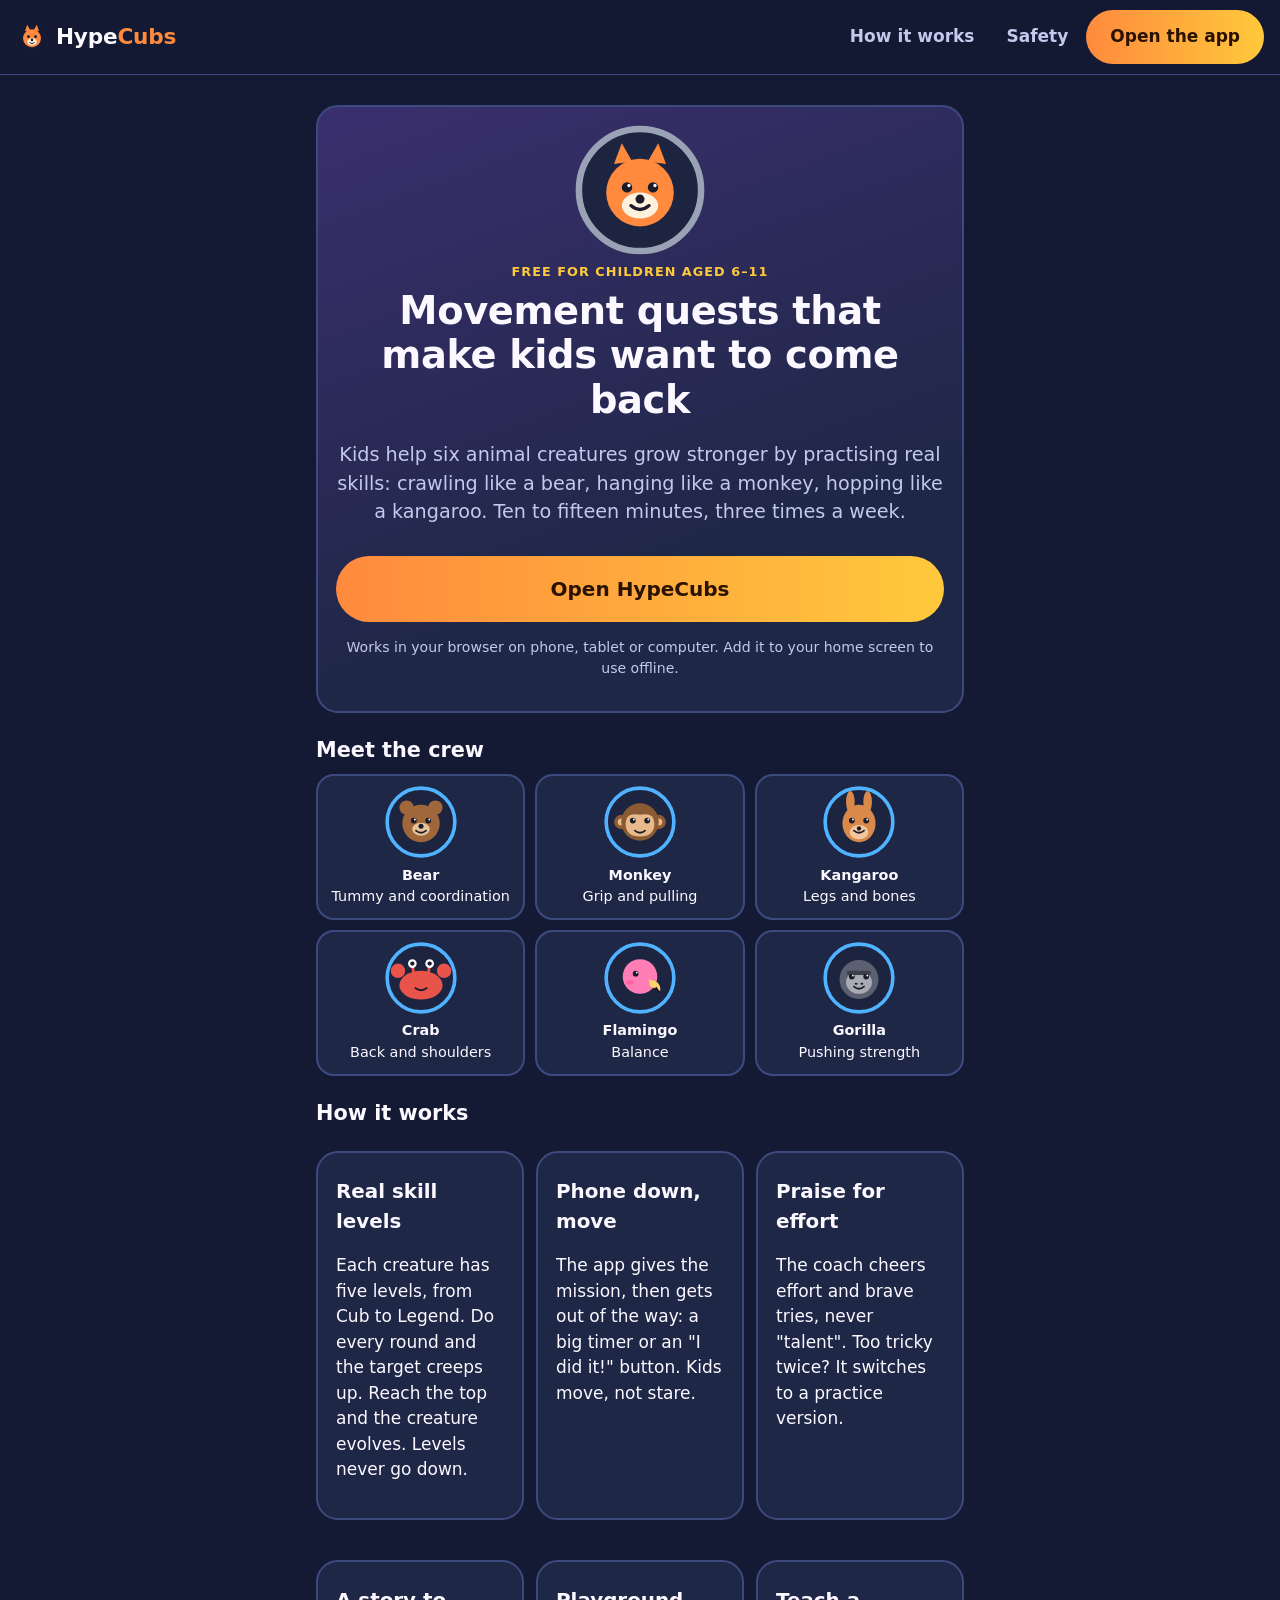
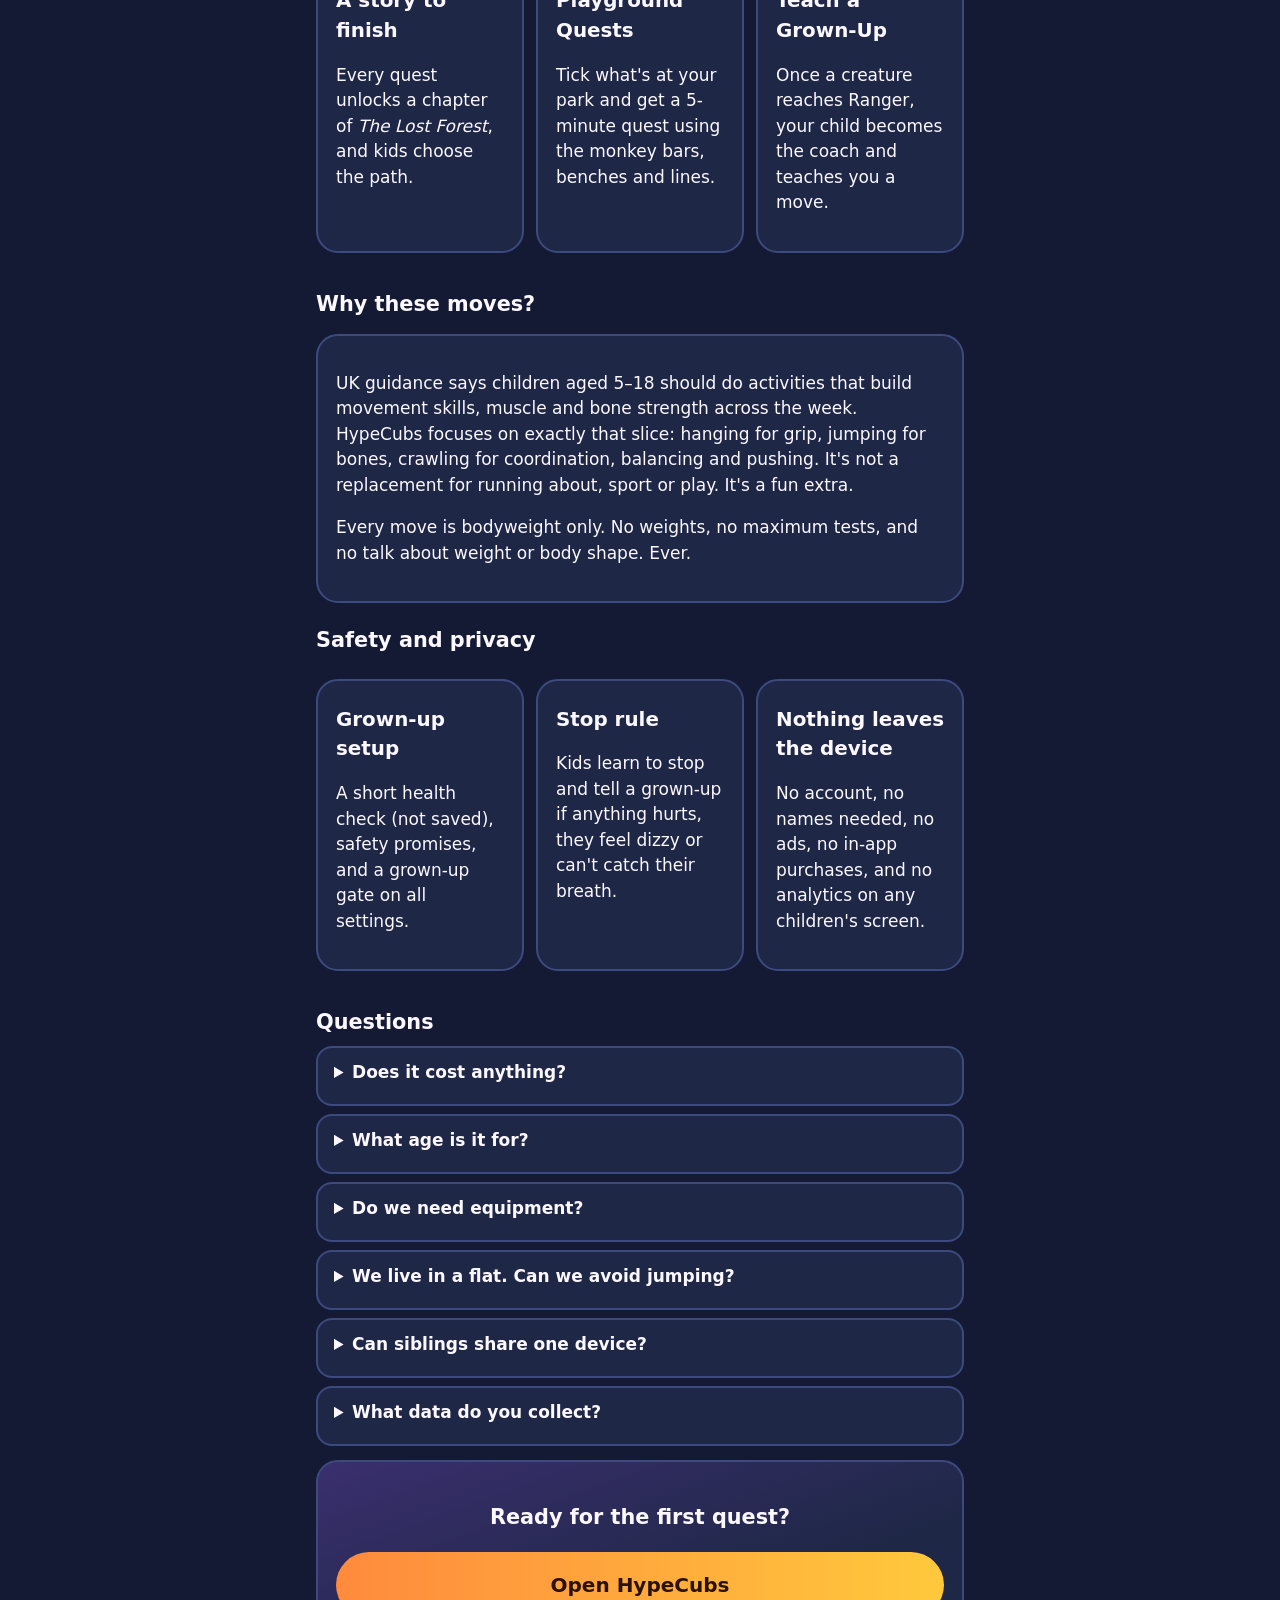
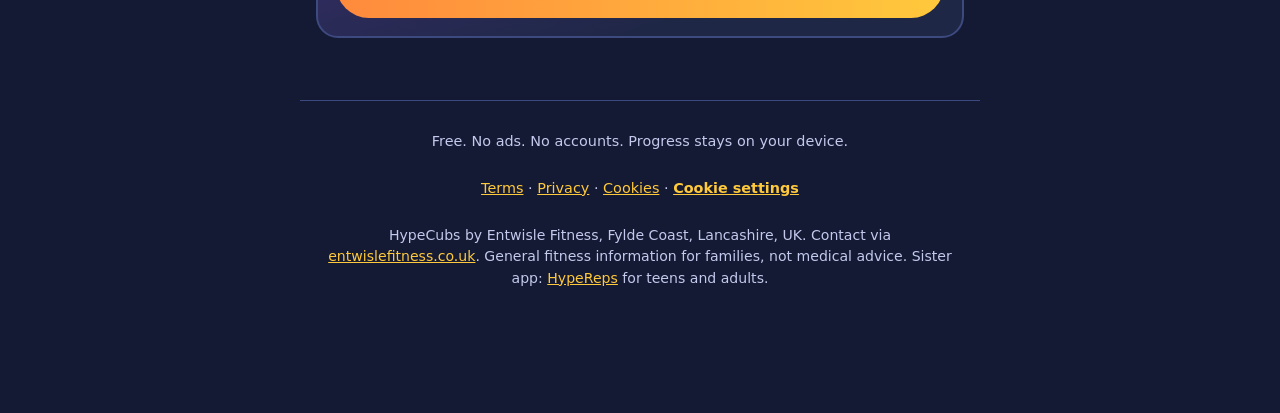
==== index.html @ e633ae08 "HypeCubs MVP: kids movement quests (ages 6-11) Six creatures x five levels, story quests, hype engin" ====
<!doctype html>
<html lang="en-GB">
<head>
<meta charset="utf-8">
<meta name="viewport" content="width=device-width, initial-scale=1, viewport-fit=cover">
<title>HypeCubs: free movement quests for kids aged 6–11</title>
<meta name="description" content="HypeCubs is a free, ad-free app for children aged 6–11. Short movement quests where kids level up six animal creatures by practising crawling, hanging, jumping, balancing and pushing. No account, nothing leaves the device.">
<meta name="theme-color" content="#141a33">
<link rel="canonical" href="https://hypecubs.vercel.app/">
<link rel="manifest" href="manifest.webmanifest">
<link rel="icon" href="icon.svg" type="image/svg+xml">
<link rel="apple-touch-icon" href="icon.svg">
<meta property="og:title" content="HypeCubs: free movement quests for kids">
<meta property="og:description" content="Kids level up six animal creatures by practising real movement skills. Free, no ads, no account.">
<meta property="og:type" content="website">
<meta property="og:url" content="https://hypecubs.vercel.app/">
<link rel="stylesheet" href="styles.css">
<script>
  // GA4 + Search Console run on these parent-facing pages ONLY. Never on app.html (the children's screens).
  window.GA_ID = "";      // GA4 Measurement ID, e.g. "G-XXXXXXXXXX". Blank = analytics off.
  window.GSC_TOKEN = "";  // Search Console verification token (content value only).
</script>
<script src="consent.js"></script>
<script type="application/ld+json">
{"@context":"https://schema.org","@type":"WebApplication","name":"HypeCubs","url":"https://hypecubs.vercel.app/","applicationCategory":"HealthApplication","operatingSystem":"Any (web browser)","offers":{"@type":"Offer","price":"0","priceCurrency":"GBP"},"audience":{"@type":"PeopleAudience","suggestedMinAge":6,"suggestedMaxAge":11},"publisher":{"@type":"Organization","name":"Entwisle Fitness","url":"https://entwislefitness.co.uk"}}
</script>
</head>
<body>
<a class="skip" href="#main">Skip to content</a>
<header class="top">
  <a class="brand" href="./"><img src="icon.svg" alt="" width="32" height="32"><span>Hype<b>Cubs</b></span></a>
  <nav aria-label="Main"><a class="navlink" href="#how">How it works</a><a class="navlink" href="#safety">Safety</a><a class="btn" href="app.html">Open the app</a></nav>
</header>
<main id="main" class="land" tabindex="-1">
  <section class="card hero center">
    <img src="img/cub.svg" alt="" width="130" height="130">
    <p class="kicker">Free for children aged 6–11</p>
    <h1>Movement quests that make kids want to come back</h1>
    <p class="lead">Kids help six animal creatures grow stronger by practising real skills: crawling like a bear, hanging like a monkey, hopping like a kangaroo. Ten to fifteen minutes, three times a week.</p>
    <a class="btn big" href="app.html">Open HypeCubs</a>
    <p class="small muted">Works in your browser on phone, tablet or computer. Add it to your home screen to use offline.</p>
  </section>

  <h2>Meet the crew</h2>
  <div class="crew">
    <div><img src="img/bear.svg" alt="" width="72" height="72"><b>Bear</b>Tummy and coordination</div>
    <div><img src="img/monkey.svg" alt="" width="72" height="72"><b>Monkey</b>Grip and pulling</div>
    <div><img src="img/kangaroo.svg" alt="" width="72" height="72"><b>Kangaroo</b>Legs and bones</div>
    <div><img src="img/crab.svg" alt="" width="72" height="72"><b>Crab</b>Back and shoulders</div>
    <div><img src="img/flamingo.svg" alt="" width="72" height="72"><b>Flamingo</b>Balance</div>
    <div><img src="img/gorilla.svg" alt="" width="72" height="72"><b>Gorilla</b>Pushing strength</div>
  </div>

  <h2 id="how">How it works</h2>
  <div class="grid3">
    <div class="card feat"><h3>Real skill levels</h3><p>Each creature has five levels, from Cub to Legend. Do every round and the target creeps up. Reach the top and the creature evolves. Levels never go down.</p></div>
    <div class="card feat"><h3>Phone down, move</h3><p>The app gives the mission, then gets out of the way: a big timer or an "I did it!" button. Kids move, not stare.</p></div>
    <div class="card feat"><h3>Praise for effort</h3><p>The coach cheers effort and brave tries, never "talent". Too tricky twice? It switches to a practice version.</p></div>
    <div class="card feat"><h3>A story to finish</h3><p>Every quest unlocks a chapter of <i>The Lost Forest</i>, and kids choose the path.</p></div>
    <div class="card feat"><h3>Playground Quests</h3><p>Tick what's at your park and get a 5-minute quest using the monkey bars, benches and lines.</p></div>
    <div class="card feat"><h3>Teach a Grown-Up</h3><p>Once a creature reaches Ranger, your child becomes the coach and teaches you a move.</p></div>
  </div>

  <h2>Why these moves?</h2>
  <div class="card">
    <p>UK guidance says children aged 5–18 should do activities that build movement skills, muscle and bone strength across the week. HypeCubs focuses on exactly that slice: hanging for grip, jumping for bones, crawling for coordination, balancing and pushing. It's not a replacement for running about, sport or play. It's a fun extra.</p>
    <p>Every move is bodyweight only. No weights, no maximum tests, and no talk about weight or body shape. Ever.</p>
  </div>

  <h2 id="safety">Safety and privacy</h2>
  <div class="grid3">
    <div class="card feat"><h3>Grown-up setup</h3><p>A short health check (not saved), safety promises, and a grown-up gate on all settings.</p></div>
    <div class="card feat"><h3>Stop rule</h3><p>Kids learn to stop and tell a grown-up if anything hurts, they feel dizzy or can't catch their breath.</p></div>
    <div class="card feat"><h3>Nothing leaves the device</h3><p>No account, no names needed, no ads, no in-app purchases, and no analytics on any children's screen.</p></div>
  </div>

  <h2>Questions</h2>
  <details><summary>Does it cost anything?</summary><p>No. HypeCubs is free, with no adverts, subscriptions or in-app purchases.</p></details>
  <details><summary>What age is it for?</summary><p>Ages 6–11. Cubs (6–8) get 2 rounds and instructions read aloud. Explorers (9–11) get 3 rounds. From 11, HypeReps, our app for teens and adults, is the next step with a grown-up's OK.</p></details>
  <details><summary>Do we need equipment?</summary><p>No. If your child can use monkey bars or a secure pull-up bar, the Monkey moves use it. If not, they get floor versions.</p></details>
  <details><summary>We live in a flat. Can we avoid jumping?</summary><p>Yes. Switch on Quiet mode and every jump is swapped for a quiet move.</p></details>
  <details><summary>Can siblings share one device?</summary><p>Yes. Add a profile for each child in the Grown-ups area.</p></details>
  <details><summary>What data do you collect?</summary><p>From the app: nothing. Progress is saved on your device only. On this information page we use Google Analytics, but only if you click Accept. See our <a href="privacy.html">privacy policy</a>.</p></details>

  <section class="card hero center"><h2>Ready for the first quest?</h2><a class="btn big" href="app.html">Open HypeCubs</a></section>
</main>
<footer class="foot">
  <p>Free. No ads. No accounts. Progress stays on your device.</p>
  <p><a href="terms.html">Terms</a> · <a href="privacy.html">Privacy</a> · <a href="cookies.html">Cookies</a> · <button class="linkbtn" id="cookieSettings">Cookie settings</button></p>
  <p class="small">HypeCubs by Entwisle Fitness, Fylde Coast, Lancashire, UK. Contact via <a href="https://entwislefitness.co.uk" rel="noopener">entwislefitness.co.uk</a>. General fitness information for families, not medical advice. Sister app: <a href="https://hypereps.vercel.app" rel="noopener">HypeReps</a> for teens and adults.</p>
</footer>
</body>
</html>
---- styles.css ----
:root {
  --bg: #141a33;
  --panel: #1f2747;
  --panel2: #2a3460;
  --line: #3d4a80;
  --text: #fbf8ff;
  --muted: #c3c9ec;
  --fire: #ff8a3d;
  --sun: #ffc93c;
  --leaf: #5ed37a;
  --sky: #4fb3ff;
  --pink: #ff7eb6;
  --red: #ff6b6b;
  --radius: 22px;
  --font: ui-rounded, "SF Pro Rounded", "Nunito", "Segoe UI", system-ui, -apple-system, Roboto, sans-serif;
}
* { box-sizing: border-box; }
[hidden] { display: none !important; }
html, body { margin: 0; }
body {
  background: radial-gradient(900px 500px at 50% -10%, #2c2a5e 0%, transparent 65%), var(--bg);
  color: var(--text); font: 17px/1.5 var(--font); min-height: 100vh; padding-bottom: env(safe-area-inset-bottom);
}
a { color: var(--sun); }
button { font: inherit; }
:focus-visible { outline: 3px solid var(--sun); outline-offset: 3px; }
.skip { position: absolute; left: -999px; top: 0; background: var(--sun); color: #000; padding: 8px 12px; z-index: 99; }
.skip:focus { left: 8px; }

.top { position: sticky; top: 0; z-index: 10; background: rgba(20,26,51,.94); backdrop-filter: blur(8px);
  border-bottom: 1px solid var(--line); padding: 10px 16px; display: flex; flex-wrap: wrap; gap: 8px; align-items: center; justify-content: space-between; }
.brand { display: flex; align-items: center; gap: 8px; font-weight: 900; font-size: 1.35rem; letter-spacing: -.01em; color: var(--text); text-decoration: none; }
.brand b { color: var(--fire); }
nav { display: flex; gap: 4px; flex-wrap: wrap; }
.nav, .navlink { background: none; border: 0; color: var(--muted); padding: 8px 14px; border-radius: 999px; cursor: pointer; min-height: 48px; font-weight: 700; text-decoration: none; display: inline-flex; align-items: center; }
.nav[aria-current="page"] { background: var(--panel2); color: var(--text); }

main { max-width: 680px; margin: 0 auto; padding: 16px; outline: none; }
h1 { font-size: 1.9rem; line-height: 1.15; margin: 8px 0 8px; letter-spacing: -.01em; }
h2 { font-size: 1.3rem; margin: 22px 0 8px; }
.muted { color: var(--muted); }
.small { font-size: .88rem; }
.big { font-size: 1.15rem; }
.center { text-align: center; }
.kicker { text-transform: uppercase; letter-spacing: .08em; font-size: .8rem; font-weight: 800; color: var(--sun); margin: 0 0 4px; }
.warn { color: #ffd0d0; font-weight: 700; }

.card { background: var(--panel); border: 2px solid var(--line); border-radius: var(--radius); padding: 18px; margin: 14px 0; }
.hero { background: linear-gradient(160deg, #3a2f6e, #1f2747 70%); }
.story { background: linear-gradient(160deg, #233e3a, #1f2747 75%); border-color: #3b6b5a; }
.lab { background: linear-gradient(160deg, #22406a, #1f2747 75%); border-color: #3c6aa8; }
.stop { background: #3a2230; border-color: #8a4057; font-size: .95rem; }
.pill { display: inline-block; font-size: .85rem; font-weight: 800; padding: 4px 12px; border-radius: 999px; background: var(--panel2); color: var(--sun); }
.row { display: flex; gap: 12px; align-items: center; justify-content: space-between; flex-wrap: wrap; }
.ticks { padding-left: 0; list-style: none; }
.ticks li { padding: 4px 0 4px 30px; position: relative; }
.ticks li::before { content: "✓"; position: absolute; left: 4px; color: var(--leaf); font-weight: 900; }

.btn { background: linear-gradient(90deg, var(--fire), var(--sun)); color: #2a1200; border: 0; border-radius: 999px;
  padding: 14px 24px; font-weight: 900; cursor: pointer; min-height: 52px; text-decoration: none; display: inline-block; text-align: center; }
.btn.big { width: 100%; font-size: 1.25rem; padding: 18px; margin-top: 10px; }
.btn.ghost { background: transparent; color: var(--text); border: 2px solid var(--line); }
.btn:active, .tile:active, .ans:active { transform: scale(.97); }
.linkbtn { background: none; border: 0; color: var(--sun); text-decoration: underline; cursor: pointer; padding: 8px 0; min-height: 44px; font-weight: 700; }

.tools { display: flex; gap: 8px; margin-top: 12px; flex-wrap: wrap; justify-content: center; }
.tools button, .filebtn { background: var(--panel2); color: var(--text); border: 2px solid var(--line); border-radius: 999px; padding: 8px 16px; min-height: 46px; cursor: pointer; font-weight: 700; display: inline-flex; align-items: center; }
.filebtn input { position: absolute; width: 1px; height: 1px; opacity: 0; }
.filebtn:focus-within { outline: 3px solid var(--sun); }
.dangerbtn { border-color: var(--red) !important; color: #ffd0d0 !important; }

.fire { width: 100%; max-width: 300px; height: auto; display: block; margin: 0 auto; }
.flame { transform-origin: 60px 96px; animation: flick 1.6s ease-in-out infinite alternate; }
.flame2 { transform-origin: 60px 96px; animation: flick 1.1s ease-in-out infinite alternate-reverse; }
@keyframes flick { from { transform: scaleY(.94) skewX(-2deg); } to { transform: scaleY(1.05) skewX(2deg); } }

.tiles { display: grid; grid-template-columns: repeat(2, 1fr); gap: 12px; }
.tile { background: var(--panel); border: 2px solid var(--line); color: var(--text); border-radius: var(--radius); padding: 14px 10px; min-height: 120px;
  cursor: pointer; font-weight: 800; font-size: 1.02rem; display: flex; flex-direction: column; align-items: center; justify-content: center; gap: 6px; }
.tile .ti { font-size: 2.2rem; line-height: 1; display: block; }
.tile small { display: block; font-weight: 600; color: var(--muted); font-size: .8rem; }
.tile.locked { opacity: .6; }
.who { display: flex; gap: 6px; flex-wrap: wrap; align-items: center; margin-bottom: 4px; }
.chip { background: var(--panel); border: 2px solid var(--line); color: var(--text); border-radius: 999px; padding: 6px 14px; min-height: 44px; cursor: pointer; font-weight: 700; }
.chip.on { background: var(--fire); color: #2a1200; border-color: var(--fire); }

.pathcard { width: 100%; background: var(--panel); border: 3px solid var(--line); border-radius: var(--radius); color: var(--text); padding: 14px; margin: 10px 0;
  cursor: pointer; text-align: left; font-size: 1.15rem; }
.pathcard:hover { border-color: var(--sun); }
.row3 { display: flex; gap: 12px; margin-top: 8px; }
.row3 > span { display: flex; flex-direction: column; align-items: center; font-size: .85rem; color: var(--muted); }

.mission .target { font-size: 1.6rem; font-weight: 900; color: var(--sun); margin: 8px 0; }
.mission .cue { font-size: 1.1rem; color: var(--muted); }
.round { font-weight: 800; color: var(--leaf); }
.progress-dots { display: flex; gap: 8px; justify-content: center; margin: 4px 0; }
.progress-dots i { width: 14px; height: 14px; border-radius: 50%; background: var(--panel2); display: inline-block; }
.progress-dots i.now { background: var(--sun); }
.progress-dots i.done { background: var(--leaf); }
.stars { display: inline-flex; gap: 3px; vertical-align: middle; }
.stars i { width: 10px; height: 10px; border-radius: 50%; background: var(--panel2); display: inline-block; }
.stars i.on { background: var(--sun); }
.art { display: inline-block; }

.count { font-size: 5.5rem; font-weight: 900; line-height: 1; margin: 12px 0; color: var(--sun); font-variant-numeric: tabular-nums; }
.restbox h1.count { font-size: 5.5rem; }
.answers { display: grid; gap: 10px; margin-top: 12px; }
.ans { border: 0; border-radius: var(--radius); padding: 18px; font-size: 1.25rem; font-weight: 900; cursor: pointer; min-height: 64px; }
.ans.a1 { background: var(--leaf); color: #052b10; }
.ans.a2 { background: var(--sky); color: #04223b; }
.ans.a3 { background: var(--pink); color: #3b0420; }
.faces { display: flex; gap: 10px; justify-content: center; flex-wrap: wrap; margin: 12px 0; }
.faces button { background: var(--panel2); border: 2px solid var(--line); color: var(--text); border-radius: var(--radius); padding: 12px; min-width: 96px; min-height: 96px; cursor: pointer; font-weight: 800; }
.faces button span { display: block; font-size: 2rem; }

.codex { display: grid; grid-template-columns: repeat(auto-fill, minmax(140px, 1fr)); gap: 12px; margin: 12px 0; }
.cx { background: var(--panel); border: 2px solid var(--line); color: var(--text); border-radius: var(--radius); padding: 12px; cursor: pointer;
  display: flex; flex-direction: column; align-items: center; gap: 4px; font-size: 1rem; }
.cx span { color: var(--muted); font-size: .9rem; }
.ladder { list-style: none; padding: 0; }
.ladder li { background: var(--panel); border: 2px solid var(--line); border-radius: 16px; padding: 12px 14px; margin: 8px 0; display: flex; flex-direction: column; gap: 2px; }
.ladder li.now { border-color: var(--sun); }
.ladder li.got { border-color: var(--leaf); }
.ladder li.locked { opacity: .65; }
.ladder span { color: var(--muted); }
.firsts { list-style: none; padding: 0; }
.firsts li { background: var(--panel); border-left: 6px solid var(--sun); border-radius: 12px; padding: 10px 14px; margin: 8px 0; display: flex; flex-direction: column; }
.firsts span { color: var(--muted); font-size: .88rem; }
.stats { display: grid; grid-template-columns: repeat(3, 1fr); gap: 8px; margin: 12px 0; }
.stat { background: var(--panel2); border-radius: 14px; padding: 10px; text-align: center; }
.stat b { display: block; font-size: 1.6rem; color: var(--sun); }
.steps li, .checklist li { margin: 6px 0; }
.checklist { list-style: none; padding: 0; }
.prof { border-bottom: 1px solid var(--line); padding: 10px 0; }

label { display: block; margin: 12px 0 4px; font-weight: 700; }
input[type="text"], input:not([type]), input[inputmode], select { width: 100%; background: var(--panel2); color: var(--text); border: 2px solid var(--line);
  border-radius: 12px; padding: 12px; font: inherit; min-height: 48px; }
fieldset { border: 2px solid var(--line); border-radius: 16px; padding: 12px; margin: 12px 0; }
legend { font-weight: 800; padding: 0 6px; }
.opt { display: flex; gap: 12px; align-items: flex-start; padding: 8px 0; font-weight: 500; margin: 0; }
.opt input { width: 24px; height: 24px; flex: 0 0 24px; accent-color: var(--fire); margin-top: 2px; }

.hype { position: fixed; left: 50%; bottom: 24px; transform: translate(-50%, 20px); opacity: 0; pointer-events: none;
  background: linear-gradient(90deg, var(--fire), var(--sun)); color: #2a1200; font-weight: 900; padding: 14px 22px; font-size: 1.05rem;
  border-radius: 22px; max-width: calc(100% - 32px); width: max-content; text-align: center; transition: .25s; z-index: 30; box-shadow: 0 10px 30px rgba(255,138,61,.35); }
.hype.show { opacity: 1; transform: translate(-50%, 0); }
.modal { position: fixed; inset: 0; background: rgba(5,8,20,.82); z-index: 40; display: grid; place-items: center; padding: 16px; }
.modal .box { background: var(--panel); border: 2px solid var(--line); border-radius: var(--radius); padding: 24px; max-width: 460px; width: 100%; text-align: center; max-height: 90vh; overflow: auto; }

.consent { position: fixed; left: 12px; right: 12px; bottom: 12px; z-index: 50; background: var(--panel); border: 2px solid var(--line);
  border-radius: var(--radius); padding: 14px 16px; max-width: 640px; margin: 0 auto; box-shadow: 0 10px 40px rgba(0,0,0,.5); }
.consent p { margin: 0 0 10px; }
.consent-btns { display: flex; gap: 8px; justify-content: flex-end; }

.foot { max-width: 680px; margin: 32px auto 0; padding: 16px 16px 110px; color: var(--muted); font-size: .9rem; text-align: center; border-top: 1px solid var(--line); }
.confetti { position: fixed; inset: 0; pointer-events: none; z-index: 45; overflow: hidden; }
.confetti i { position: absolute; top: -12px; width: 10px; height: 14px; border-radius: 3px; animation: fall 1.8s ease-in forwards; }
@keyframes fall { to { transform: translateY(105vh) rotate(720deg); opacity: .8; } }
table { width: 100%; border-collapse: collapse; font-size: .92rem; }
td, th { text-align: left; padding: 8px 4px; border-bottom: 1px solid var(--line); vertical-align: top; }

/* landing + legal */
.doc { max-width: 720px; margin: 0 auto; padding: 24px 16px 80px; }
.land h1 { font-size: 2.4rem; }
.land .lead { font-size: 1.2rem; color: var(--muted); }
.grid3 { display: grid; grid-template-columns: repeat(auto-fit, minmax(190px, 1fr)); gap: 12px; }
.feat h3 { margin: 6px 0 4px; }
.crew { display: grid; grid-template-columns: repeat(3, 1fr); gap: 10px; text-align: center; }
.crew div { background: var(--panel); border: 2px solid var(--line); border-radius: 18px; padding: 10px 6px; font-size: .9rem; }
.crew b { display: block; }
details { background: var(--panel); border: 2px solid var(--line); border-radius: 16px; padding: 12px 16px; margin: 8px 0; }
summary { font-weight: 800; cursor: pointer; min-height: 32px; }

@media (prefers-reduced-motion: reduce) {
  *, *::before, *::after { animation: none !important; transition: none !important; }
  .confetti { display: none; }
}
@media (max-width: 420px) {
  h1 { font-size: 1.6rem; }
  .land h1 { font-size: 2rem; }
  .row3 svg { width: 48px; height: 48px; }
}
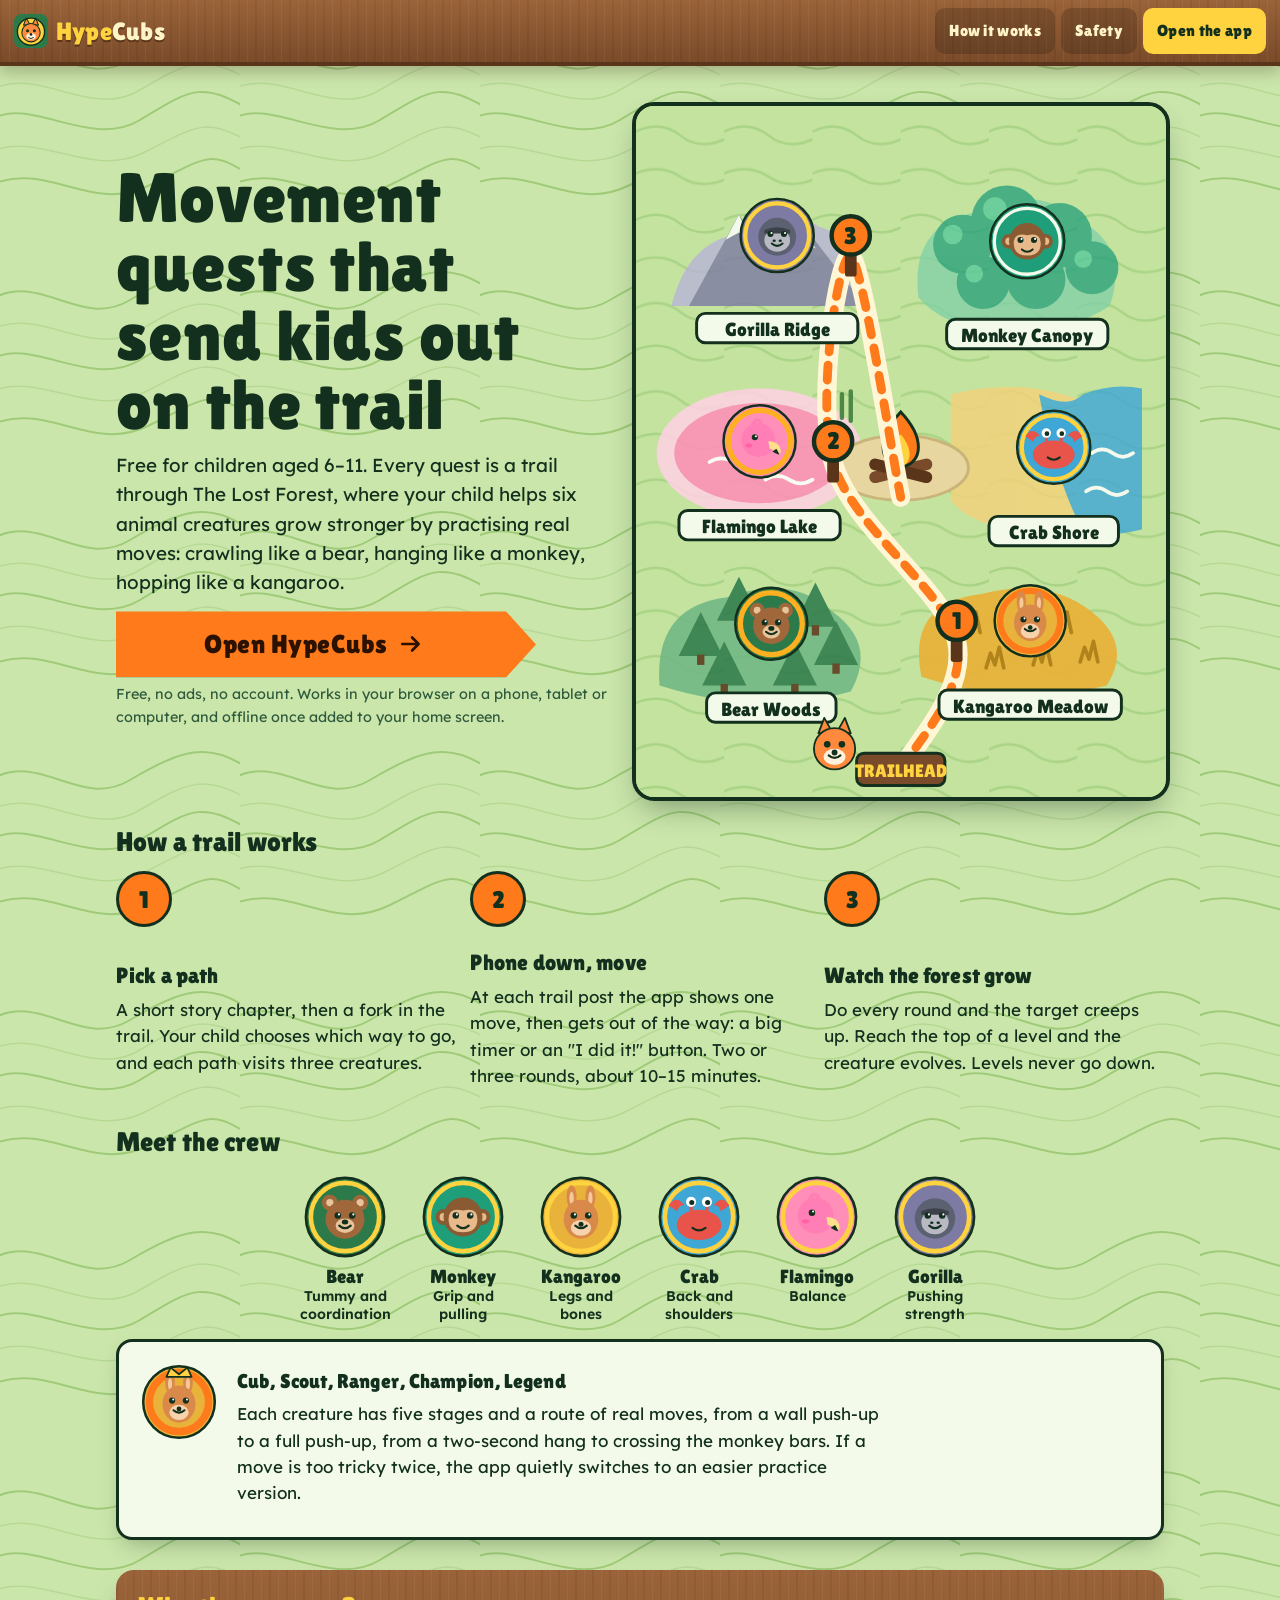
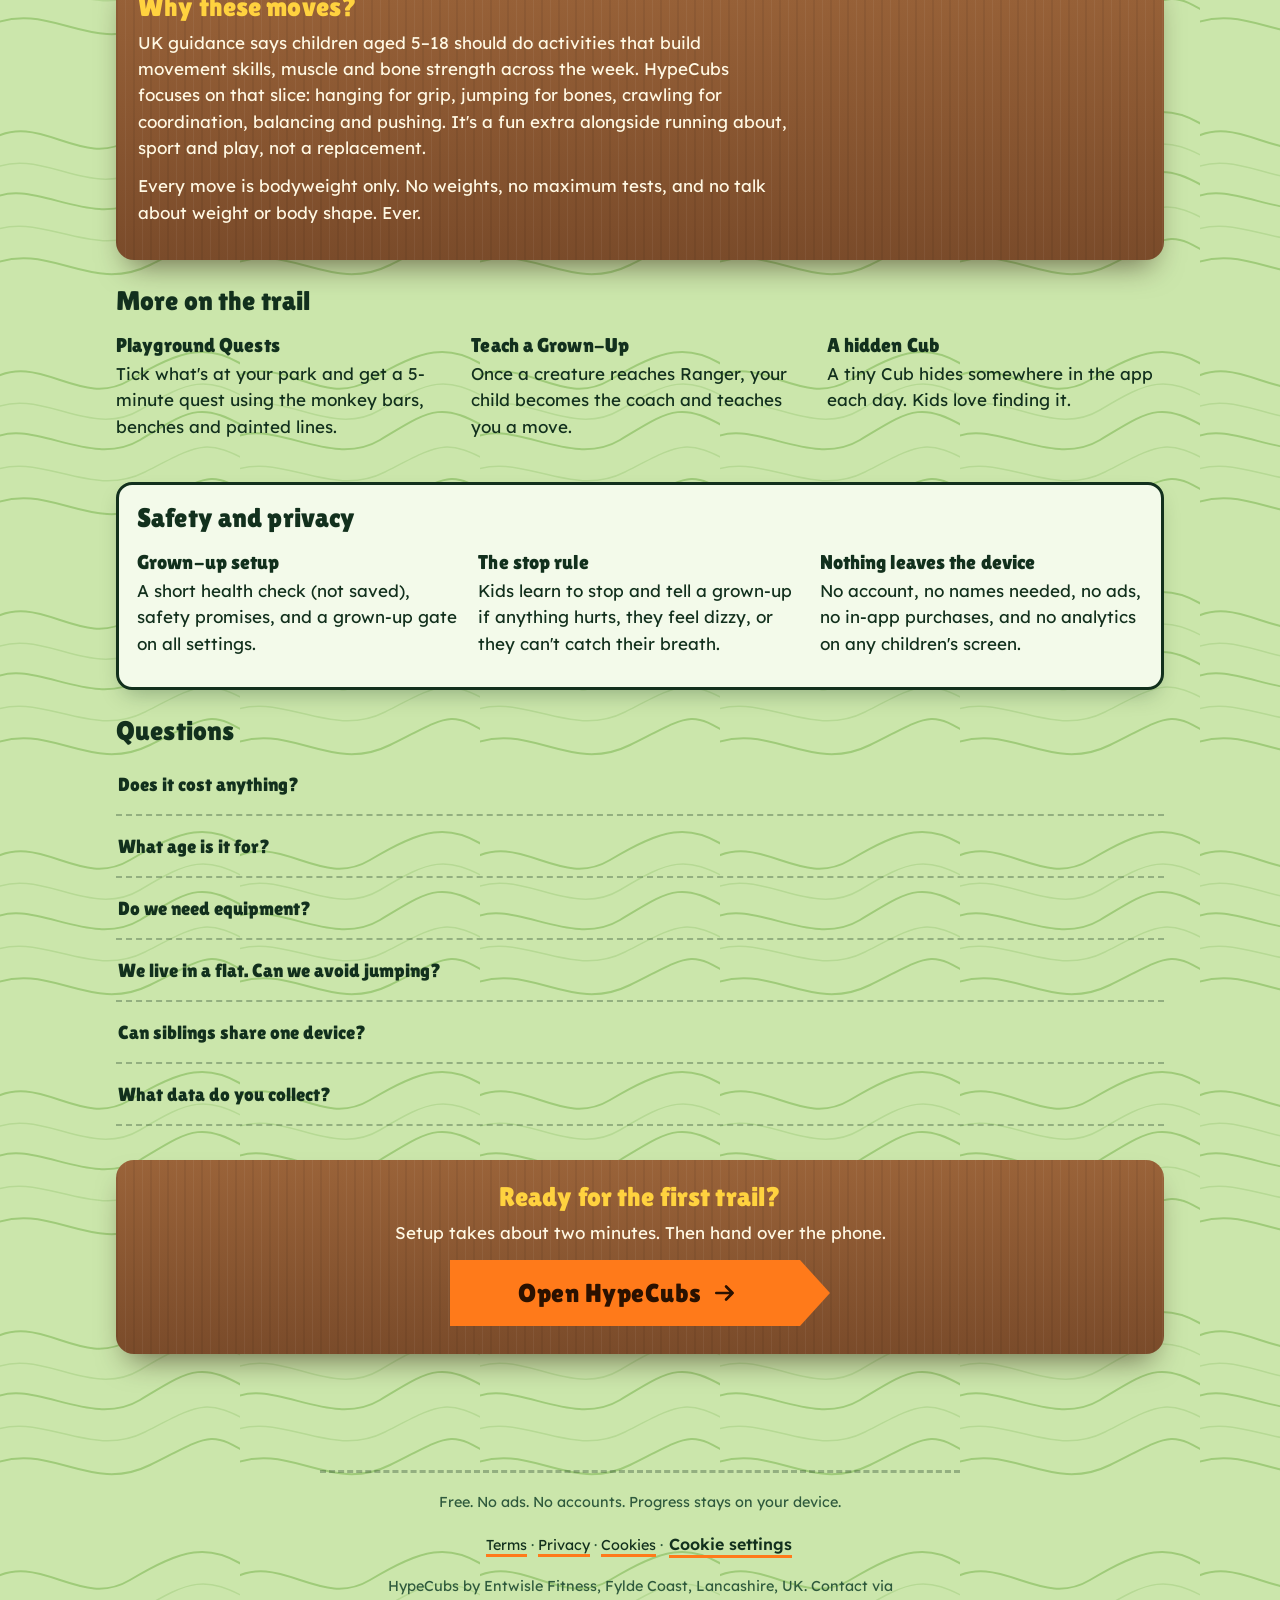
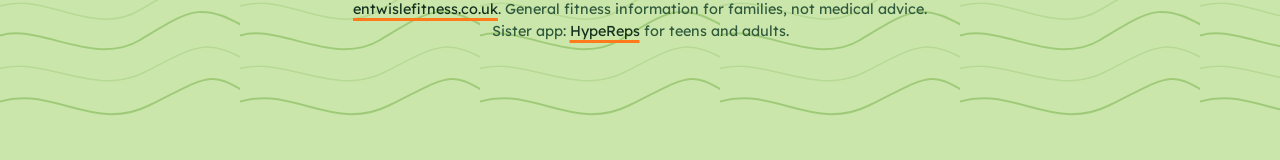
==== commit c781f59a: "Redesign: Waymarked Trail world for HypeCubs Forest map home with creature zones and self-drawing tr" ====
--- a/index.html
+++ b/index.html
@@ -5,7 +5,7 @@
 <meta name="viewport" content="width=device-width, initial-scale=1, viewport-fit=cover">
 <title>HypeCubs: free movement quests for kids aged 6–11</title>
 <meta name="description" content="HypeCubs is a free, ad-free app for children aged 6–11. Short movement quests where kids level up six animal creatures by practising crawling, hanging, jumping, balancing and pushing. No account, nothing leaves the device.">
-<meta name="theme-color" content="#141a33">
+<meta name="theme-color" content="#7a4b2a">
 <link rel="canonical" href="https://hypecubs.vercel.app/">
 <link rel="manifest" href="manifest.webmanifest">
 <link rel="icon" href="icon.svg" type="image/svg+xml">
@@ -14,6 +14,7 @@
 <meta property="og:description" content="Kids level up six animal creatures by practising real movement skills. Free, no ads, no account.">
 <meta property="og:type" content="website">
 <meta property="og:url" content="https://hypecubs.vercel.app/">
+<link rel="preload" href="fonts/lilita-one-latin-400-normal.woff2" as="font" type="font/woff2" crossorigin>
 <link rel="stylesheet" href="styles.css">
 <script>
   // GA4 + Search Console run on these parent-facing pages ONLY. Never on app.html (the children's screens).
@@ -28,61 +29,79 @@
 <body>
 <a class="skip" href="#main">Skip to content</a>
 <header class="top">
-  <a class="brand" href="./"><img src="icon.svg" alt="" width="32" height="32"><span>Hype<b>Cubs</b></span></a>
-  <nav aria-label="Main"><a class="navlink" href="#how">How it works</a><a class="navlink" href="#safety">Safety</a><a class="btn" href="app.html">Open the app</a></nav>
+  <a class="brand" href="./"><img src="icon.svg" alt="" width="34" height="34"><span>Hype<b>Cubs</b></span></a>
+  <nav aria-label="Main"><a class="navlink" href="#how">How it works</a><a class="navlink" href="#safety">Safety</a><a class="navlink" href="app.html" style="background:var(--sign);color:var(--ink)">Open the app</a></nav>
 </header>
-<main id="main" class="land" tabindex="-1">
-  <section class="card hero center">
-    <img src="img/cub.svg" alt="" width="130" height="130">
-    <p class="kicker">Free for children aged 6–11</p>
-    <h1>Movement quests that make kids want to come back</h1>
-    <p class="lead">Kids help six animal creatures grow stronger by practising real skills: crawling like a bear, hanging like a monkey, hopping like a kangaroo. Ten to fifteen minutes, three times a week.</p>
-    <a class="btn big" href="app.html">Open HypeCubs</a>
-    <p class="small muted">Works in your browser on phone, tablet or computer. Add it to your home screen to use offline.</p>
+<main id="main" class="doc land" tabindex="-1">
+  <section class="hero-trail">
+    <div>
+      <h1>Movement quests that send kids out on the trail</h1>
+      <p class="lead">Free for children aged 6–11. Every quest is a trail through The Lost Forest, where your child helps six animal creatures grow stronger by practising real moves: crawling like a bear, hanging like a monkey, hopping like a kangaroo.</p>
+      <a class="sign" href="app.html">Open HypeCubs <svg width="26" height="26" viewBox="0 0 24 24" fill="none" stroke="currentColor" stroke-width="2.5" stroke-linecap="round" stroke-linejoin="round" aria-hidden="true"><path d="M4 12h15M13 6l6 6-6 6"/></svg></a>
+      <p class="small muted">Free, no ads, no account. Works in your browser on a phone, tablet or computer, and offline once added to your home screen.</p>
+    </div>
+    <div class="mapwrap"><svg class="map" viewBox="0 0 360 470" role="img" aria-label="Example HypeCubs forest map with a trail through Kangaroo Meadow, Flamingo Lake and Gorilla Ridge"><defs><pattern id="ct" width="60" height="60" patternUnits="userSpaceOnUse"><path d="M-5 20 q20 -12 35 0 t35 0 M-5 48 q20 -10 35 0 t35 0" stroke="#a9d385" stroke-width="1.6" fill="none"/></pattern></defs><rect width="360" height="470" fill="#c3e39e"/><rect width="360" height="470" fill="url(#ct)"/><g opacity="0.87"><path d="M16 394 q-4 -54 46 -60 q44 -16 72 10 q30 22 12 54 q-60 18 -130 -4z" fill="#6fb784"/><path d="M44 344 l-15 30 h30 z" fill="#2c7a4a"/><rect x="41.5" y="373" width="5" height="7" fill="#5a3519"/><path d="M70 320 l-15 30 h30 z" fill="#2c7a4a"/><rect x="67.5" y="349" width="5" height="7" fill="#5a3519"/><path d="M96 340 l-15 30 h30 z" fill="#2c7a4a"/><rect x="93.5" y="369" width="5" height="7" fill="#5a3519"/><path d="M122 324 l-15 30 h30 z" fill="#2c7a4a"/><rect x="119.5" y="353" width="5" height="7" fill="#5a3519"/><path d="M60 364 l-15 30 h30 z" fill="#2c7a4a"/><rect x="57.5" y="393" width="5" height="7" fill="#5a3519"/><path d="M108 364 l-15 30 h30 z" fill="#2c7a4a"/><rect x="105.5" y="393" width="5" height="7" fill="#5a3519"/><path d="M136 350 l-15 30 h30 z" fill="#2c7a4a"/><rect x="133.5" y="379" width="5" height="7" fill="#5a3519"/></g><g opacity="0.8049999999999999"><path d="M24 136 q10 -40 40 -48 q30 -30 60 -6 q30 8 38 54 z" fill="#b9b4d6"/><path d="M36 136 l34 -62 l26 40 l20 -30 l40 52z" fill="#7d7aa3"/><path d="M70 74 l-9 17 l9 -5 l8 6z M116 84 l-7 12 l7 -3 l6 4z" fill="#fff"/></g><g opacity="0.935"><path d="M194 388 q-10 -50 40 -56 q46 -12 76 12 q28 22 10 50 q-60 16 -126 -6z" fill="#e9b23a"/><path d="M222 358 l3 -10 l3 8 l3 -12 l3 14" stroke="#b07d12" stroke-width="2.5" fill="none" stroke-linecap="round" stroke-linejoin="round"/><path d="M252 344 l3 -10 l3 8 l3 -12 l3 14" stroke="#b07d12" stroke-width="2.5" fill="none" stroke-linecap="round" stroke-linejoin="round"/><path d="M284 358 l3 -10 l3 8 l3 -12 l3 14" stroke="#b07d12" stroke-width="2.5" fill="none" stroke-linecap="round" stroke-linejoin="round"/><path d="M302 378 l3 -10 l3 8 l3 -12 l3 14" stroke="#b07d12" stroke-width="2.5" fill="none" stroke-linecap="round" stroke-linejoin="round"/><path d="M238 382 l3 -10 l3 8 l3 -12 l3 14" stroke="#b07d12" stroke-width="2.5" fill="none" stroke-linecap="round" stroke-linejoin="round"/><path d="M270 380 l3 -10 l3 8 l3 -12 l3 14" stroke="#b07d12" stroke-width="2.5" fill="none" stroke-linecap="round" stroke-linejoin="round"/></g><g opacity="0.8049999999999999"><path d="M214 196 q40 -10 76 0 q30 10 54 -4 v96 q-50 10 -90 0 q-30 -6 -40 -20z" fill="#f5d27a"/><path d="M274 196 q20 10 30 0 q20 -8 40 -4 v96 q-26 6 -40 2 q-20 -40 -30 -94z" fill="#3fa7d6"/><path d="M310 236 q7 -5 14 0 t14 0 M306 262 q7 -5 14 0 t14 0" stroke="#fff" stroke-width="2.5" fill="none" stroke-linecap="round"/></g><g opacity="0.87"><ellipse cx="84" cy="236" rx="70" ry="44" fill="#ffd1e3"/><ellipse cx="84" cy="236" rx="58" ry="34" fill="#ff8fb8"/><path d="M50 242 q8 -5 16 0 t16 0 M88 254 q8 -5 16 0 t16 0" stroke="#fff" stroke-width="2.5" fill="none" stroke-linecap="round"/><path d="M140 212 v-16 M146 214 v-20 M134 216 v-12" stroke="#3d7a3a" stroke-width="3" stroke-linecap="round"/></g><g opacity="0.74"><path d="M192 130 q-6 -50 40 -58 q40 -20 70 6 q34 18 20 58 q-30 20 -70 14 q-40 4 -60 -20z" fill="#7fd0a9"/><circle cx="222" cy="94" r="20" fill="#1f9e7a"/><circle cx="215.33333333333334" cy="87.33333333333333" r="6.666666666666667" fill="#4fc79a"/><circle cx="252" cy="78" r="24" fill="#1f9e7a"/><circle cx="244" cy="70" r="8" fill="#4fc79a"/><circle cx="288" cy="88" r="22" fill="#1f9e7a"/><circle cx="280.6666666666667" cy="80.66666666666667" r="7.333333333333333" fill="#4fc79a"/><circle cx="310" cy="110" r="18" fill="#1f9e7a"/><circle cx="304" cy="104" r="6" fill="#4fc79a"/><circle cx="236" cy="120" r="18" fill="#1f9e7a"/><circle cx="230" cy="114" r="6" fill="#4fc79a"/><circle cx="272" cy="118" r="20" fill="#1f9e7a"/><circle cx="265.3333333333333" cy="111.33333333333333" r="6.666666666666667" fill="#4fc79a"/></g><ellipse cx="180" cy="246" rx="46" ry="22" fill="#e8d6a0" stroke="#c9b47a" stroke-width="2"/><rect x="158" y="244" width="44" height="8" rx="4" fill="#7a4b2a" transform="rotate(-14 180 248)"/><rect x="158" y="244" width="44" height="8" rx="4" fill="#5a3519" transform="rotate(14 180 248)"/><path d="M180 208 C 196 225.1, 196 242, 180 246 C 164 242, 164 225.1, 180 208Z" fill="#ff7a1a" stroke="#12301d" stroke-width="2"/><path d="M180 223.2 C 188 232.7, 188 243, 180 245 C 172 243, 172 232.7, 180 223.2Z" fill="#ffd23f"/><path d="M180 452 C186.3 437.3 225.7 399.0 218 364 C210.3 329.0 146.0 285.7 134 242 C122.0 198.3 138.3 98.0 146 102 C153.7 106.0 174.3 238.7 180 266" stroke="#fff6d6" stroke-width="13" fill="none" stroke-linecap="round" pathLength="1"/><path d="M180 452 C186.3 437.3 225.7 399.0 218 364 C210.3 329.0 146.0 285.7 134 242 C122.0 198.3 138.3 98.0 146 102 C153.7 106.0 174.3 238.7 180 266" stroke="#ff7a1a" stroke-width="6" fill="none" stroke-linecap="round" stroke-dasharray="10 9"/><g style="animation-delay:0s"><rect x="214" y="356" width="8" height="22" rx="2" fill="#5a3519"/><circle cx="218" cy="350" r="13" fill="#ff7a1a" stroke="#12301d" stroke-width="3"/><text x="218" y="355.5" text-anchor="middle" font-size="16" fill="#12301d">1</text></g><g style="animation-delay:0s"><rect x="130" y="234" width="8" height="22" rx="2" fill="#5a3519"/><circle cx="134" cy="228" r="13" fill="#ff7a1a" stroke="#12301d" stroke-width="3"/><text x="134" y="233.5" text-anchor="middle" font-size="16" fill="#12301d">2</text></g><g style="animation-delay:0s"><rect x="142" y="94" width="8" height="22" rx="2" fill="#5a3519"/><circle cx="146" cy="88" r="13" fill="#ff7a1a" stroke="#12301d" stroke-width="3"/><text x="146" y="93.5" text-anchor="middle" font-size="16" fill="#12301d">3</text></g><svg x="64" y="324" viewBox="0 0 100 100" width="56" height="56" aria-hidden="true" focusable="false"><circle cx="50" cy="50" r="43.8" fill="#2c7a4a" stroke="#12301d" stroke-width="3"/><circle cx="50" cy="50" r="37.6" fill="none" stroke="#ffb020" stroke-width="6.4"/><g transform="translate(9 9) scale(.82)"><circle cx="29" cy="30" r="11" fill="#a0673a"/><circle cx="71" cy="30" r="11" fill="#a0673a"/><circle cx="29" cy="30" r="5" fill="#e7c49a"/><circle cx="71" cy="30" r="5" fill="#e7c49a"/><circle cx="50" cy="53" r="27" fill="#a0673a"/><ellipse cx="50" cy="62" rx="13" ry="10" fill="#e7c49a"/><ellipse cx="50" cy="57" rx="4.5" ry="3.5" fill="#12301d"/><circle cx="40" cy="48" r="4.5" fill="#12301d"/><circle cx="60" cy="48" r="4.5" fill="#12301d"/><circle cx="41.6" cy="46.4" r="1.5" fill="#fff"/><circle cx="61.6" cy="46.4" r="1.5" fill="#fff"/><path d="M42 62 q8 7 16 0" stroke="#12301d" stroke-width="3" fill="none" stroke-linecap="round"/></g></svg><rect x="48" y="399" width="88" height="20" rx="6" fill="#f3faea" stroke="#12301d" stroke-width="2"/><text x="92" y="414.5" text-anchor="middle" font-size="13" fill="#12301d">Bear Woods</text><svg x="68" y="60" viewBox="0 0 100 100" width="56" height="56" aria-hidden="true" focusable="false"><circle cx="50" cy="50" r="44.4" fill="#7d7aa3" stroke="#12301d" stroke-width="3"/><circle cx="50" cy="50" r="38.8" fill="none" stroke="#ffd23f" stroke-width="5.2"/><g transform="translate(9 9) scale(.82)"><circle cx="50" cy="52" r="28" fill="#5b6170"/><ellipse cx="50" cy="57" rx="19" ry="17" fill="#b8b9c2"/><path d="M31 42 q19 -8 38 0 v5 h-38z" fill="#3c404b"/><circle cx="40" cy="48" r="4.5" fill="#12301d"/><circle cx="60" cy="48" r="4.5" fill="#12301d"/><circle cx="41.6" cy="46.4" r="1.5" fill="#fff"/><circle cx="61.6" cy="46.4" r="1.5" fill="#fff"/><ellipse cx="45.5" cy="58" rx="2.4" ry="1.8" fill="#12301d"/><ellipse cx="54.5" cy="58" rx="2.4" ry="1.8" fill="#12301d"/><path d="M42 62 q8 7 16 0" stroke="#12301d" stroke-width="3" fill="none" stroke-linecap="round"/></g></svg><rect x="41.199999999999996" y="141" width="109.60000000000001" height="20" rx="6" fill="#f3faea" stroke="#12301d" stroke-width="2"/><text x="96" y="156.5" text-anchor="middle" font-size="13" fill="#12301d">Gorilla Ridge</text><svg x="240" y="322" viewBox="0 0 100 100" width="56" height="56" aria-hidden="true" focusable="false"><circle cx="50" cy="50" r="43.2" fill="#e9b23a" stroke="#12301d" stroke-width="3"/><circle cx="50" cy="50" r="36.4" fill="none" stroke="#ff7a1a" stroke-width="7.6"/><g transform="translate(9 9) scale(.82)"><ellipse cx="37" cy="22" rx="7" ry="16" fill="#d9894a"/><ellipse cx="63" cy="22" rx="7" ry="16" fill="#d9894a"/><ellipse cx="37" cy="24" rx="3" ry="9" fill="#f6c99b"/><ellipse cx="63" cy="24" rx="3" ry="9" fill="#f6c99b"/><ellipse cx="50" cy="53" rx="24" ry="27" fill="#d9894a"/><ellipse cx="50" cy="65" rx="14" ry="11" fill="#f6d3ad"/><circle cx="50" cy="60" r="3.5" fill="#12301d"/><circle cx="40" cy="48" r="4.5" fill="#12301d"/><circle cx="60" cy="48" r="4.5" fill="#12301d"/><circle cx="41.6" cy="46.4" r="1.5" fill="#fff"/><circle cx="61.6" cy="46.4" r="1.5" fill="#fff"/><path d="M42 62 q8 7 16 0" stroke="#12301d" stroke-width="3" fill="none" stroke-linecap="round"/></g></svg><rect x="206" y="397" width="124" height="20" rx="6" fill="#f3faea" stroke="#12301d" stroke-width="2"/><text x="268" y="412.5" text-anchor="middle" font-size="13" fill="#12301d">Kangaroo Meadow</text><svg x="256" y="204" viewBox="0 0 100 100" width="56" height="56" aria-hidden="true" focusable="false"><circle cx="50" cy="50" r="44.4" fill="#3fa7d6" stroke="#12301d" stroke-width="3"/><circle cx="50" cy="50" r="38.8" fill="none" stroke="#ffd23f" stroke-width="5.2"/><g transform="translate(9 9) scale(.82)"><path d="M8 34 q10 -16 22 0 q-8 -2 -10 8z" fill="#e8534a"/><path d="M92 34 q-10 -16 -22 0 q8 -2 10 8z" fill="#e8534a"/><ellipse cx="50" cy="61" rx="31" ry="21" fill="#e8534a"/><path d="M39 44 v-12 M61 44 v-12" stroke="#e8534a" stroke-width="4.5" stroke-linecap="round"/><circle cx="39" cy="29" r="7" fill="#fff"/><circle cx="61" cy="29" r="7" fill="#fff"/><circle cx="40" cy="30" r="3.5" fill="#12301d"/><circle cx="62" cy="30" r="3.5" fill="#12301d"/><path d="M41 65 q9 7 18 0" stroke="#12301d" stroke-width="3" fill="none" stroke-linecap="round"/></g></svg><rect x="240" y="279" width="88" height="20" rx="6" fill="#f3faea" stroke="#12301d" stroke-width="2"/><text x="284" y="294.5" text-anchor="middle" font-size="13" fill="#12301d">Crab Shore</text><svg x="56" y="200" viewBox="0 0 100 100" width="56" height="56" aria-hidden="true" focusable="false"><circle cx="50" cy="50" r="43.8" fill="#ff8fb8" stroke="#12301d" stroke-width="3"/><circle cx="50" cy="50" r="37.6" fill="none" stroke="#ffb020" stroke-width="6.4"/><g transform="translate(9 9) scale(.82)"><circle cx="48" cy="48" r="25" fill="#ff7eb6"/><path d="M63 50 q20 1 18 18 q-7 -5 -16 -7z" fill="#ffe08a"/><path d="M75 61 q4 6 4 9 q-6 -2 -10 -5z" fill="#12301d"/><circle cx="43" cy="44" r="4.5" fill="#12301d"/><circle cx="44.6" cy="42.4" r="1.5" fill="#fff"/><ellipse cx="34" cy="56" rx="5" ry="3" fill="#ff4f97" opacity=".6"/><path d="M40 24 q6 -10 12 -2" stroke="#ff7eb6" stroke-width="5" fill="none" stroke-linecap="round"/></g></svg><rect x="29.199999999999996" y="275" width="109.60000000000001" height="20" rx="6" fill="#f3faea" stroke="#12301d" stroke-width="2"/><text x="84" y="290.5" text-anchor="middle" font-size="13" fill="#12301d">Flamingo Lake</text><svg x="238" y="64" viewBox="0 0 100 100" width="56" height="56" aria-hidden="true" focusable="false"><circle cx="50" cy="50" r="45" fill="#1f9e7a" stroke="#12301d" stroke-width="3"/><circle cx="50" cy="50" r="40" fill="none" stroke="#f3faea" stroke-width="4"/><g transform="translate(9 9) scale(.82)"><circle cx="23" cy="50" r="11" fill="#8a5a33"/><circle cx="77" cy="50" r="11" fill="#8a5a33"/><circle cx="23" cy="50" r="5.5" fill="#e8b98a"/><circle cx="77" cy="50" r="5.5" fill="#e8b98a"/><circle cx="50" cy="50" r="27" fill="#8a5a33"/><path d="M30 53 q0 -17 20 -12 q20 -5 20 12 q0 18 -20 18 q-20 0 -20 -18z" fill="#e8b98a"/><circle cx="40" cy="48" r="4.5" fill="#12301d"/><circle cx="60" cy="48" r="4.5" fill="#12301d"/><circle cx="41.6" cy="46.4" r="1.5" fill="#fff"/><circle cx="61.6" cy="46.4" r="1.5" fill="#fff"/><path d="M42 62 q8 7 16 0" stroke="#12301d" stroke-width="3" fill="none" stroke-linecap="round"/></g></svg><rect x="211.2" y="145" width="109.60000000000001" height="20" rx="6" fill="#f3faea" stroke="#12301d" stroke-width="2"/><text x="266" y="160.5" text-anchor="middle" font-size="13" fill="#12301d">Monkey Canopy</text><rect x="150" y="440" width="60" height="22" rx="5" fill="#7a4b2a" stroke="#12301d" stroke-width="2"/><text x="180" y="456" text-anchor="middle" font-size="12" fill="#ffd23f">TRAILHEAD</text><g transform="translate(110 410) scale(0.5)"><path d="M28 33 L36 12 L46 30 Z" fill="#ff8a3d" stroke="#12301d" stroke-width="2.5" stroke-linejoin="round"/><path d="M72 33 L64 12 L54 30 Z" fill="#ff8a3d" stroke="#12301d" stroke-width="2.5" stroke-linejoin="round"/><circle cx="50" cy="54" r="28" fill="#ff8a3d" stroke="#12301d" stroke-width="2.5"/><ellipse cx="50" cy="65" rx="15" ry="11" fill="#fff1dd"/><circle cx="50" cy="59" r="4" fill="#12301d"/><circle cx="40" cy="48" r="4.5" fill="#12301d"/><circle cx="60" cy="48" r="4.5" fill="#12301d"/><path d="M42 63 q8 7 16 0" stroke="#12301d" stroke-width="3" fill="none" stroke-linecap="round"/></g></svg></div>
   </section>
 
-  <h2>Meet the crew</h2>
-  <div class="crew">
-    <div><img src="img/bear.svg" alt="" width="72" height="72"><b>Bear</b>Tummy and coordination</div>
-    <div><img src="img/monkey.svg" alt="" width="72" height="72"><b>Monkey</b>Grip and pulling</div>
-    <div><img src="img/kangaroo.svg" alt="" width="72" height="72"><b>Kangaroo</b>Legs and bones</div>
-    <div><img src="img/crab.svg" alt="" width="72" height="72"><b>Crab</b>Back and shoulders</div>
-    <div><img src="img/flamingo.svg" alt="" width="72" height="72"><b>Flamingo</b>Balance</div>
-    <div><img src="img/gorilla.svg" alt="" width="72" height="72"><b>Gorilla</b>Pushing strength</div>
+  <h2 id="how">How a trail works</h2>
+  <div class="stages">
+    <div class="stage"><span class="stop">1</span><div><h3>Pick a path</h3><p>A short story chapter, then a fork in the trail. Your child chooses which way to go, and each path visits three creatures.</p></div></div>
+    <div class="stage"><span class="stop">2</span><div><h3>Phone down, move</h3><p>At each trail post the app shows one move, then gets out of the way: a big timer or an "I did it!" button. Two or three rounds, about 10–15 minutes.</p></div></div>
+    <div class="stage"><span class="stop">3</span><div><h3>Watch the forest grow</h3><p>Do every round and the target creeps up. Reach the top of a level and the creature evolves. Levels never go down.</p></div></div>
   </div>
 
-  <h2 id="how">How it works</h2>
-  <div class="grid3">
-    <div class="card feat"><h3>Real skill levels</h3><p>Each creature has five levels, from Cub to Legend. Do every round and the target creeps up. Reach the top and the creature evolves. Levels never go down.</p></div>
-    <div class="card feat"><h3>Phone down, move</h3><p>The app gives the mission, then gets out of the way: a big timer or an "I did it!" button. Kids move, not stare.</p></div>
-    <div class="card feat"><h3>Praise for effort</h3><p>The coach cheers effort and brave tries, never "talent". Too tricky twice? It switches to a practice version.</p></div>
-    <div class="card feat"><h3>A story to finish</h3><p>Every quest unlocks a chapter of <i>The Lost Forest</i>, and kids choose the path.</p></div>
-    <div class="card feat"><h3>Playground Quests</h3><p>Tick what's at your park and get a 5-minute quest using the monkey bars, benches and lines.</p></div>
-    <div class="card feat"><h3>Teach a Grown-Up</h3><p>Once a creature reaches Ranger, your child becomes the coach and teaches you a move.</p></div>
+  <h2>Meet the crew</h2>
+  <div class="creature-row">
+    <figure><img src="img/bear.svg" alt="" width="96" height="96"><figcaption><b>Bear</b>Tummy and coordination</figcaption></figure>
+    <figure><img src="img/monkey.svg" alt="" width="96" height="96"><figcaption><b>Monkey</b>Grip and pulling</figcaption></figure>
+    <figure><img src="img/kangaroo.svg" alt="" width="96" height="96"><figcaption><b>Kangaroo</b>Legs and bones</figcaption></figure>
+    <figure><img src="img/crab.svg" alt="" width="96" height="96"><figcaption><b>Crab</b>Back and shoulders</figcaption></figure>
+    <figure><img src="img/flamingo.svg" alt="" width="96" height="96"><figcaption><b>Flamingo</b>Balance</figcaption></figure>
+    <figure><img src="img/gorilla.svg" alt="" width="96" height="96"><figcaption><b>Gorilla</b>Pushing strength</figcaption></figure>
+  </div>
+  <section class="sheet">
+    <div class="row" style="flex-wrap:nowrap;align-items:flex-start;gap:16px"><img src="img/legend.svg" alt="" width="84" height="84"><div>
+    <h3>Cub, Scout, Ranger, Champion, Legend</h3>
+    <p>Each creature has five stages and a route of real moves, from a wall push-up to a full push-up, from a two-second hang to crossing the monkey bars. If a move is too tricky twice, the app quietly switches to an easier practice version.</p></div></div>
+  </section>
+
+  <section class="board-wood" style="margin-top:30px">
+  <h2>Why these moves?</h2>
+  <p>UK guidance says children aged 5–18 should do activities that build movement skills, muscle and bone strength across the week. HypeCubs focuses on that slice: hanging for grip, jumping for bones, crawling for coordination, balancing and pushing. It's a fun extra alongside running about, sport and play, not a replacement.</p>
+  <p>Every move is bodyweight only. No weights, no maximum tests, and no talk about weight or body shape. Ever.</p>
+
+  </section>
+
+  <h2>More on the trail</h2>
+  <div class="promise">
+    <div><h3>Playground Quests</h3><p>Tick what's at your park and get a 5-minute quest using the monkey bars, benches and painted lines.</p></div>
+    <div><h3>Teach a Grown-Up</h3><p>Once a creature reaches Ranger, your child becomes the coach and teaches you a move.</p></div>
+    <div><h3>A hidden Cub</h3><p>A tiny Cub hides somewhere in the app each day. Kids love finding it.</p></div>
   </div>
 
-  <h2>Why these moves?</h2>
-  <div class="card">
-    <p>UK guidance says children aged 5–18 should do activities that build movement skills, muscle and bone strength across the week. HypeCubs focuses on exactly that slice: hanging for grip, jumping for bones, crawling for coordination, balancing and pushing. It's not a replacement for running about, sport or play. It's a fun extra.</p>
-    <p>Every move is bodyweight only. No weights, no maximum tests, and no talk about weight or body shape. Ever.</p>
+  <section class="sheet" style="margin-top:30px">
+  <h2 id="safety" style="margin-top:0">Safety and privacy</h2>
+  <div class="promise">
+    <div><h3>Grown-up setup</h3><p>A short health check (not saved), safety promises, and a grown-up gate on all settings.</p></div>
+    <div><h3>The stop rule</h3><p>Kids learn to stop and tell a grown-up if anything hurts, they feel dizzy, or they can't catch their breath.</p></div>
+    <div><h3>Nothing leaves the device</h3><p>No account, no names needed, no ads, no in-app purchases, and no analytics on any children's screen.</p></div>
   </div>
 
-  <h2 id="safety">Safety and privacy</h2>
-  <div class="grid3">
-    <div class="card feat"><h3>Grown-up setup</h3><p>A short health check (not saved), safety promises, and a grown-up gate on all settings.</p></div>
-    <div class="card feat"><h3>Stop rule</h3><p>Kids learn to stop and tell a grown-up if anything hurts, they feel dizzy or can't catch their breath.</p></div>
-    <div class="card feat"><h3>Nothing leaves the device</h3><p>No account, no names needed, no ads, no in-app purchases, and no analytics on any children's screen.</p></div>
-  </div>
+  </section>
 
   <h2>Questions</h2>
   <details><summary>Does it cost anything?</summary><p>No. HypeCubs is free, with no adverts, subscriptions or in-app purchases.</p></details>
   <details><summary>What age is it for?</summary><p>Ages 6–11. Cubs (6–8) get 2 rounds and instructions read aloud. Explorers (9–11) get 3 rounds. From 11, HypeReps, our app for teens and adults, is the next step with a grown-up's OK.</p></details>
   <details><summary>Do we need equipment?</summary><p>No. If your child can use monkey bars or a secure pull-up bar, the Monkey moves use it. If not, they get floor versions.</p></details>
   <details><summary>We live in a flat. Can we avoid jumping?</summary><p>Yes. Switch on Quiet mode and every jump is swapped for a quiet move.</p></details>
-  <details><summary>Can siblings share one device?</summary><p>Yes. Add a profile for each child in the Grown-ups area.</p></details>
-  <details><summary>What data do you collect?</summary><p>From the app: nothing. Progress is saved on your device only. On this information page we use Google Analytics, but only if you click Accept. See our <a href="privacy.html">privacy policy</a>.</p></details>
+  <details><summary>Can siblings share one device?</summary><p>Yes. Add a trail card for each child in the Grown-ups area.</p></details>
+  <details><summary>What data do you collect?</summary><p>From the app: nothing. Progress is saved on your device only. On these information pages we use Google Analytics, but only if you click Accept. See our <a href="privacy.html">privacy policy</a>.</p></details>
 
-  <section class="card hero center"><h2>Ready for the first quest?</h2><a class="btn big" href="app.html">Open HypeCubs</a></section>
+  <section class="board-wood center" style="margin-top:34px">
+    <h2>Ready for the first trail?</h2>
+    <p style="margin-inline:auto">Setup takes about two minutes. Then hand over the phone.</p>
+    <a class="sign" href="app.html" style="max-width:380px;margin-inline:auto">Open HypeCubs <svg width="26" height="26" viewBox="0 0 24 24" fill="none" stroke="currentColor" stroke-width="2.5" stroke-linecap="round" stroke-linejoin="round" aria-hidden="true"><path d="M4 12h15M13 6l6 6-6 6"/></svg></a>
+  </section>
 </main>
 <footer class="foot">
   <p>Free. No ads. No accounts. Progress stays on your device.</p>
--- a/styles.css
+++ b/styles.css
@@ -1,183 +1,323 @@
+/* HypeCubs — Waymarked Trail world.
+   Moss map ground + contour lines, creature zones, orange trail, timber posts and arrow-plank signs. */
+@font-face { font-family: "Lilita One"; src: url("fonts/lilita-one-latin-400-normal.woff2") format("woff2"); font-display: swap; }
+@font-face { font-family: "Lexend"; src: url("fonts/lexend-latin-wght-normal.woff2") format("woff2"); font-weight: 100 900; font-display: swap; }
+
 :root {
-  --bg: #141a33;
-  --panel: #1f2747;
-  --panel2: #2a3460;
-  --line: #3d4a80;
-  --text: #fbf8ff;
-  --muted: #c3c9ec;
-  --fire: #ff8a3d;
-  --sun: #ffc93c;
-  --leaf: #5ed37a;
-  --sky: #4fb3ff;
-  --pink: #ff7eb6;
-  --red: #ff6b6b;
-  --radius: 22px;
-  --font: ui-rounded, "SF Pro Rounded", "Nunito", "Segoe UI", system-ui, -apple-system, Roboto, sans-serif;
+  --moss: #cbe6ab;
+  --moss-deep: #a9d385;
+  --contour: #9fcb79;
+  --ink: #12301d;
+  --ink-soft: #2f5a3d;
+  --sheet: #f3faea;
+  --trail: #ff7a1a;
+  --trail-deep: #e2590a;
+  --sign: #ffd23f;
+  --wood: #7a4b2a;
+  --wood-dark: #5a3519;
+  --wood-light: #9a6339;
+  --go: #1f8a4c;
+  --some: #2459c9;
+  --tricky: #c8366f;
+  --z-bear: #2c7a4a; --z-monkey: #1f9e7a; --z-kangaroo: #e9b23a;
+  --z-crab: #3fa7d6; --z-flamingo: #ff8fb8; --z-gorilla: #7d7aa3;
+  --display: "Lilita One", "Arial Rounded MT Bold", system-ui, sans-serif;
+  --body: "Lexend", system-ui, -apple-system, "Segoe UI", sans-serif;
+  --grain: repeating-linear-gradient(90deg, rgba(0,0,0,.06) 0 2px, transparent 2px 9px, rgba(255,255,255,.05) 9px 10px, transparent 10px 17px);
 }
 * { box-sizing: border-box; }
 [hidden] { display: none !important; }
 html, body { margin: 0; }
+html { scrollbar-color: var(--wood) var(--moss); }
 body {
-  background: radial-gradient(900px 500px at 50% -10%, #2c2a5e 0%, transparent 65%), var(--bg);
-  color: var(--text); font: 17px/1.5 var(--font); min-height: 100vh; padding-bottom: env(safe-area-inset-bottom);
-}
-a { color: var(--sun); }
-button { font: inherit; }
-:focus-visible { outline: 3px solid var(--sun); outline-offset: 3px; }
-.skip { position: absolute; left: -999px; top: 0; background: var(--sun); color: #000; padding: 8px 12px; z-index: 99; }
+  color: var(--ink); font: 400 17px/1.55 var(--body); min-height: 100vh;
+  background-color: var(--moss);
+  background-image: url("data:image/svg+xml,%3Csvg xmlns='http://www.w3.org/2000/svg' width='240' height='240' viewBox='0 0 240 240'%3E%3Cg fill='none' stroke='%239fcb79' stroke-width='2'%3E%3Cpath d='M-10 60 C40 30 80 90 130 60 S210 20 250 50'/%3E%3Cpath d='M-10 120 C30 95 90 150 140 120 S200 80 250 110'/%3E%3Cpath d='M-10 185 C50 160 90 215 150 185 S210 150 250 175'/%3E%3C/g%3E%3Cg fill='none' stroke='%23b6d994' stroke-width='1.5'%3E%3Cpath d='M-10 90 C40 65 90 120 140 90 S205 55 250 80'/%3E%3Cpath d='M-10 152 C40 130 90 180 145 152 S205 118 250 142'/%3E%3C/g%3E%3C/svg%3E");
+  padding-bottom: env(safe-area-inset-bottom);
+}
+::selection { background: var(--trail); color: #1d0b00; }
+a { color: var(--ink); text-decoration-color: var(--trail); text-decoration-thickness: 3px; text-underline-offset: 4px; }
+button { font: inherit; color: inherit; }
+input, select, textarea { caret-color: var(--trail-deep); }
+:focus-visible { outline: 4px solid var(--trail); outline-offset: 3px; border-radius: 10px; }
+.skip { position: absolute; left: -999px; top: 0; background: var(--sign); color: var(--ink); padding: 10px 14px; z-index: 99; font-weight: 700; }
 .skip:focus { left: 8px; }
 
-.top { position: sticky; top: 0; z-index: 10; background: rgba(20,26,51,.94); backdrop-filter: blur(8px);
-  border-bottom: 1px solid var(--line); padding: 10px 16px; display: flex; flex-wrap: wrap; gap: 8px; align-items: center; justify-content: space-between; }
-.brand { display: flex; align-items: center; gap: 8px; font-weight: 900; font-size: 1.35rem; letter-spacing: -.01em; color: var(--text); text-decoration: none; }
-.brand b { color: var(--fire); }
-nav { display: flex; gap: 4px; flex-wrap: wrap; }
-.nav, .navlink { background: none; border: 0; color: var(--muted); padding: 8px 14px; border-radius: 999px; cursor: pointer; min-height: 48px; font-weight: 700; text-decoration: none; display: inline-flex; align-items: center; }
-.nav[aria-current="page"] { background: var(--panel2); color: var(--text); }
-
-main { max-width: 680px; margin: 0 auto; padding: 16px; outline: none; }
-h1 { font-size: 1.9rem; line-height: 1.15; margin: 8px 0 8px; letter-spacing: -.01em; }
-h2 { font-size: 1.3rem; margin: 22px 0 8px; }
-.muted { color: var(--muted); }
-.small { font-size: .88rem; }
+/* ---------- header: a timber plank ---------- */
+.top { position: sticky; top: 0; z-index: 10; display: flex; flex-wrap: wrap; gap: 6px 12px; align-items: center; justify-content: space-between;
+  padding: 8px 14px; background-color: var(--wood); background-image: var(--grain), linear-gradient(var(--wood-light), var(--wood)); border-bottom: 4px solid var(--wood-dark);
+  box-shadow: 0 6px 14px rgba(40,22,8,.25); }
+.brand { display: flex; align-items: center; gap: 8px; font: 400 1.55rem/1 var(--display); color: var(--sign); text-decoration: none; letter-spacing: .01em;
+  text-shadow: 0 2px 0 var(--wood-dark); }
+.brand b { font-weight: 400; color: #fff4c7; }
+nav { display: flex; gap: 6px; flex-wrap: wrap; }
+.nav, .navlink { background: rgba(0,0,0,.18); border: 0; color: #fff4c7; padding: 8px 14px; border-radius: 10px; cursor: pointer; min-height: 46px;
+  font: 400 1.02rem/1 var(--display); letter-spacing: .02em; text-decoration: none; display: inline-flex; align-items: center; gap: 6px; }
+.nav:hover, .navlink:hover { background: rgba(0,0,0,.3); }
+.nav[aria-current="page"] { background: var(--sign); color: var(--ink); }
+
+main { max-width: 640px; margin: 0 auto; padding: 18px 16px 8px; outline: none; position: relative; }
+h1, h2, h3 { font-family: var(--display); font-weight: 400; letter-spacing: .005em; color: var(--ink); text-wrap: balance; }
+h1 { font-size: clamp(2rem, 7vw, 2.7rem); line-height: 1.02; margin: 18px 0 8px; }
+h2 { font-size: 1.7rem; line-height: 1.1; margin: 26px 0 8px; }
+h3 { font-size: 1.25rem; margin: 6px 0 4px; }
+p { margin: 0 0 12px; max-width: 65ch; }
+.muted { color: var(--ink-soft); }
+.small { font-size: .9rem; }
 .big { font-size: 1.15rem; }
 .center { text-align: center; }
-.kicker { text-transform: uppercase; letter-spacing: .08em; font-size: .8rem; font-weight: 800; color: var(--sun); margin: 0 0 4px; }
-.warn { color: #ffd0d0; font-weight: 700; }
-
-.card { background: var(--panel); border: 2px solid var(--line); border-radius: var(--radius); padding: 18px; margin: 14px 0; }
-.hero { background: linear-gradient(160deg, #3a2f6e, #1f2747 70%); }
-.story { background: linear-gradient(160deg, #233e3a, #1f2747 75%); border-color: #3b6b5a; }
-.lab { background: linear-gradient(160deg, #22406a, #1f2747 75%); border-color: #3c6aa8; }
-.stop { background: #3a2230; border-color: #8a4057; font-size: .95rem; }
-.pill { display: inline-block; font-size: .85rem; font-weight: 800; padding: 4px 12px; border-radius: 999px; background: var(--panel2); color: var(--sun); }
-.row { display: flex; gap: 12px; align-items: center; justify-content: space-between; flex-wrap: wrap; }
-.ticks { padding-left: 0; list-style: none; }
-.ticks li { padding: 4px 0 4px 30px; position: relative; }
-.ticks li::before { content: "✓"; position: absolute; left: 4px; color: var(--leaf); font-weight: 900; }
-
-.btn { background: linear-gradient(90deg, var(--fire), var(--sun)); color: #2a1200; border: 0; border-radius: 999px;
-  padding: 14px 24px; font-weight: 900; cursor: pointer; min-height: 52px; text-decoration: none; display: inline-block; text-align: center; }
-.btn.big { width: 100%; font-size: 1.25rem; padding: 18px; margin-top: 10px; }
-.btn.ghost { background: transparent; color: var(--text); border: 2px solid var(--line); }
-.btn:active, .tile:active, .ans:active { transform: scale(.97); }
-.linkbtn { background: none; border: 0; color: var(--sun); text-decoration: underline; cursor: pointer; padding: 8px 0; min-height: 44px; font-weight: 700; }
-
-.tools { display: flex; gap: 8px; margin-top: 12px; flex-wrap: wrap; justify-content: center; }
-.tools button, .filebtn { background: var(--panel2); color: var(--text); border: 2px solid var(--line); border-radius: 999px; padding: 8px 16px; min-height: 46px; cursor: pointer; font-weight: 700; display: inline-flex; align-items: center; }
+.center p { margin-left: auto; margin-right: auto; }
+.sub { font: 600 1rem/1.3 var(--body); color: var(--ink-soft); margin: -2px 0 12px; }
+.warn { color: #9c1c44; font-weight: 700; }
+
+/* ---------- map-legend sheet ---------- */
+.sheet { background: var(--sheet); border: 3px solid var(--ink); border-radius: 16px; padding: 18px; margin: 16px 0;
+  box-shadow: 0 10px 22px -8px rgba(18,48,29,.35); }
+.sheet.alert { background: #ffe4ee; border-color: #9c1c44; }
+.sheet.alert b { color: #7d1236; }
+
+/* ---------- signs and planks ---------- */
+.sign { --c: var(--trail); --t: #2a1100; display: flex; align-items: center; justify-content: center; gap: 10px; width: 100%; min-height: 66px; margin: 14px 0 6px;
+  padding: 12px 46px 12px 22px; border: 0; cursor: pointer; text-decoration: none;
+  font: 400 1.65rem/1 var(--display); letter-spacing: .02em; color: var(--t); background: var(--c);
+  clip-path: polygon(0 0, calc(100% - 30px) 0, 100% 50%, calc(100% - 30px) 100%, 0 100%);
+  filter: drop-shadow(0 6px 0 rgba(18,48,29,.28)); transition: transform .15s cubic-bezier(.2,.8,.2,1), filter .15s; }
+.sign:hover { transform: translateX(4px); }
+.sign:active { transform: translate(2px, 3px); filter: drop-shadow(0 2px 0 rgba(18,48,29,.28)); }
+.sign.back { clip-path: polygon(30px 0, 100% 0, 100% 100%, 30px 100%, 0 50%); padding: 12px 22px 12px 46px; }
+.sign svg { flex: 0 0 auto; }
+.plank { display: inline-flex; align-items: center; justify-content: center; gap: 8px; min-height: 50px; padding: 10px 20px; border: 0; border-radius: 10px; cursor: pointer;
+  font: 400 1.15rem/1 var(--display); letter-spacing: .02em; color: var(--sign); text-decoration: none;
+  background: var(--grain), var(--wood); background-color: var(--wood); box-shadow: inset 0 -4px 0 var(--wood-dark), 0 4px 10px rgba(40,22,8,.25); }
+.plank:hover { background: var(--grain), var(--wood-light); }
+.plank:active { transform: translateY(2px); box-shadow: inset 0 -2px 0 var(--wood-dark); }
+.plank.ghost { background: transparent; color: var(--ink); box-shadow: inset 0 0 0 3px var(--ink); }
+.plank.ghost:hover { background: rgba(18,48,29,.08); }
+.plank.danger { background: #9c1c44; color: #fff; box-shadow: inset 0 -4px 0 #6a0f2c; }
+.linkbtn { background: none; border: 0; padding: 10px 2px; min-height: 46px; cursor: pointer; font: 600 1rem var(--body); color: var(--ink);
+  text-decoration: underline; text-decoration-color: var(--trail); text-decoration-thickness: 3px; text-underline-offset: 5px; display: inline-flex; gap: 8px; align-items: center; }
+.row { display: flex; gap: 10px; flex-wrap: wrap; align-items: center; }
+.row.c { justify-content: center; }
+
+/* ---------- the forest map ---------- */
+.mapwrap { position: relative; margin: 6px -6px 0; }
+.map { display: block; width: 100%; height: auto; border-radius: 22px; border: 4px solid var(--ink); background: #bfe09a;
+  box-shadow: 0 14px 30px -10px rgba(18,48,29,.45); }
+.map text { font-family: var(--display); }
+.trail-case { stroke-dasharray: 1; stroke-dashoffset: 1; animation: draw 1.6s cubic-bezier(.3,.7,.2,1) .2s forwards; }
+.trail-dash { opacity: 0; animation: fadein .4s ease-out 1.6s forwards; }
+.post-pop { transform-box: fill-box; transform-origin: 50% 100%; animation: pop .5s cubic-bezier(.16,1,.3,1) both; }
+.flame { transform-box: fill-box; transform-origin: 50% 100%; animation: flick 1.3s ease-in-out infinite alternate; }
+@keyframes draw { to { stroke-dashoffset: 0; } }
+@keyframes fadein { to { opacity: 1; } }
+@keyframes pop { from { transform: scale(.2) translateY(10px); opacity: 0; } to { transform: none; opacity: 1; } }
+@keyframes flick { from { transform: scaleY(.9) skewX(-3deg); } to { transform: scaleY(1.08) skewX(3deg); } }
+
+.status { display: flex; gap: 14px; justify-content: center; flex-wrap: wrap; font: 600 .95rem var(--body); color: var(--ink-soft); margin: 6px 0 0; }
+.status b { font: 400 1.2rem var(--display); color: var(--ink); }
+.who { display: flex; gap: 8px; flex-wrap: wrap; align-items: center; margin: 4px 0 0; }
+.chip { background: var(--sheet); border: 3px solid var(--ink); border-radius: 999px; padding: 6px 16px; min-height: 46px; cursor: pointer; font: 400 1.05rem var(--display); }
+.chip.on { background: var(--trail); }
+
+/* ---------- fingerpost: the home's menu ---------- */
+.fingerpost { position: relative; margin: 30px auto 12px; padding: 10px 0 30px; max-width: 520px; }
+.fingerpost::before { content: ""; position: absolute; left: 50%; top: 0; bottom: 0; width: 26px; transform: translateX(-50%);
+  background: var(--grain), linear-gradient(90deg, var(--wood-dark), var(--wood) 40%, var(--wood-light) 70%, var(--wood-dark)); border-radius: 8px 8px 4px 4px; }
+.fingerpost::after { content: ""; position: absolute; left: 50%; bottom: -6px; width: 96px; height: 16px; transform: translateX(-50%); background: #7fae5c; border-radius: 50%; }
+.finger { position: relative; z-index: 1; display: flex; align-items: center; gap: 10px; width: 56%; min-height: 64px; margin: 10px 0; padding: 10px 40px 10px 16px;
+  border: 0; cursor: pointer; text-align: left; color: var(--sign); font: 400 1.18rem/1.05 var(--display); letter-spacing: .02em;
+  background: var(--grain), var(--wood); background-color: var(--wood); clip-path: polygon(0 0, calc(100% - 26px) 0, 100% 50%, calc(100% - 26px) 100%, 0 100%);
+  filter: drop-shadow(0 5px 0 rgba(40,22,8,.35)); transition: transform .18s cubic-bezier(.2,.8,.2,1); }
+.finger:nth-child(odd) { margin-left: 44%; }
+.finger:nth-child(even) { margin-left: 0; padding: 10px 16px 10px 40px; justify-content: flex-end; text-align: right;
+  clip-path: polygon(26px 0, 100% 0, 100% 100%, 26px 100%, 0 50%); }
+.finger:nth-child(odd):hover { transform: translateX(5px) rotate(-1deg); }
+.finger:nth-child(even):hover { transform: translateX(-5px) rotate(1deg); }
+.finger small { display: block; font: 600 .78rem var(--body); color: #f5dfa8; letter-spacing: 0; }
+.finger.locked { color: #d9c08a; background: var(--grain), #8d6a4f; }
+.finger svg { flex: 0 0 auto; }
+
+/* ---------- waymarker discs (creatures) ---------- */
+.disc { display: inline-block; filter: drop-shadow(0 4px 0 rgba(18,48,29,.3)); }
+.stars { display: inline-flex; gap: 4px; vertical-align: middle; }
+.stars i { width: 13px; height: 13px; background: rgba(18,48,29,.18); clip-path: polygon(50% 0, 62% 35%, 100% 38%, 70% 60%, 80% 100%, 50% 77%, 20% 100%, 30% 60%, 0 38%, 38% 35%); }
+.stars i.on { background: var(--trail-deep); }
+
+/* ---------- path choice: two finger signs ---------- */
+.forks { display: grid; gap: 14px; margin: 10px 0; }
+.fork { --c: var(--wood); display: flex; align-items: center; gap: 12px; min-height: 104px; padding: 12px 48px 12px 18px; border: 0; cursor: pointer; text-align: left; color: var(--sign);
+  background: var(--grain), var(--c); background-color: var(--c); clip-path: polygon(0 0, calc(100% - 34px) 0, 100% 50%, calc(100% - 34px) 100%, 0 100%);
+  filter: drop-shadow(0 6px 0 rgba(40,22,8,.35)); transition: transform .18s; }
+.fork.l { padding: 12px 18px 12px 48px; clip-path: polygon(34px 0, 100% 0, 100% 100%, 34px 100%, 0 50%); }
+.fork:hover { transform: scale(1.02); }
+.fork b { display: block; font: 400 1.4rem/1.05 var(--display); margin-bottom: 6px; }
+.fork .discs { display: flex; gap: 6px; }
+.fork .discs span { display: flex; flex-direction: column; align-items: center; font: 600 .78rem var(--body); color: #fff1c9; }
+
+/* ---------- the post (mission screen) ---------- */
+.post { position: relative; margin: 34px auto 10px; max-width: 520px; padding: 70px 20px 22px; border-radius: 18px; text-align: center; color: #fff8e3;
+  background-color: var(--wood); background-image: var(--grain), linear-gradient(90deg, var(--wood-dark), var(--wood) 18%, var(--wood-light) 55%, var(--wood) 85%, var(--wood-dark));
+  box-shadow: inset 0 -6px 0 rgba(0,0,0,.2), 0 16px 30px -12px rgba(40,22,8,.6); }
+.post .crest { position: absolute; left: 50%; top: -46px; transform: translateX(-50%); }
+.post h1 { color: var(--sign); margin: 6px 0 6px; text-shadow: 0 3px 0 var(--wood-dark); }
+.post .who-line { font: 600 .95rem var(--body); color: #f5dfa8; margin: 0 0 4px; }
+.post .cue { font-size: 1.12rem; color: #fff8e3; max-width: 40ch; margin: 0 auto 12px; }
+.post .target { display: inline-block; font: 400 2rem/1.05 var(--display); color: var(--ink); background: var(--sign); padding: 10px 18px; border-radius: 12px; margin: 6px 0 4px;
+  box-shadow: inset 0 -4px 0 rgba(0,0,0,.15); }
+.post .pill { display: inline-block; font: 600 .85rem var(--body); background: var(--z-crab); color: #052637; padding: 4px 12px; border-radius: 999px; margin-bottom: 6px; }
+.post .sign { margin-top: 18px; }
+.tools { display: flex; gap: 8px; flex-wrap: wrap; justify-content: center; margin-top: 12px; }
+.tool { display: inline-flex; align-items: center; gap: 8px; min-height: 46px; padding: 8px 14px; border-radius: 10px; border: 2px solid rgba(255,244,199,.55); background: rgba(0,0,0,.18);
+  color: #fff4c7; font: 600 .95rem var(--body); cursor: pointer; }
+.tool:hover { background: rgba(0,0,0,.32); }
+.sheet .tool { color: var(--ink); background: transparent; border-color: var(--ink); }
+
+/* rounds: one unbroken row of trail markers with a "you are here" light */
+.markers { display: flex; align-items: center; justify-content: center; gap: 0; margin: 4px auto 0; max-width: 520px; padding: 0 8px; }
+.markers i { position: relative; flex: 1 1 0; height: 6px; background: repeating-linear-gradient(90deg, var(--trail) 0 10px, transparent 10px 16px); }
+.markers i:first-child { flex: 0 0 0; }
+.markers b { position: relative; z-index: 1; flex: 0 0 auto; width: 22px; height: 22px; border-radius: 50%; background: var(--sheet); border: 3px solid var(--ink); }
+.markers b.done { background: var(--go); }
+.markers b.now { width: 30px; height: 30px; background: var(--trail); box-shadow: 0 0 0 6px rgba(255,122,26,.3); animation: here 1.4s ease-in-out infinite; }
+.markers b.gap { margin-left: 10px; }
+@keyframes here { 50% { box-shadow: 0 0 0 11px rgba(255,122,26,.12); } }
+.markers-label { text-align: center; font: 600 .9rem var(--body); color: var(--ink-soft); margin: 8px 0 0; }
+.markers-label + .post, .markers + .post { margin-top: 64px; }
+.post .stars i { background: rgba(255,248,227,.28); }
+.post .stars i.on { background: var(--sign); }
+
+.count { font: 400 7rem/1 var(--display); color: var(--sign); margin: 10px 0; font-variant-numeric: tabular-nums; text-shadow: 0 5px 0 var(--wood-dark); }
+.answers { display: grid; gap: 12px; margin-top: 16px; }
+.answers .sign { margin: 0; color: #fff; font-size: 1.5rem; }
+.answers .a1 { --c: var(--go); } .answers .a2 { --c: var(--some); } .answers .a3 { --c: var(--tricky); }
+.faces { display: flex; gap: 12px; justify-content: center; flex-wrap: wrap; margin: 16px 0 6px; }
+.face { display: flex; flex-direction: column; align-items: center; gap: 6px; min-width: 100px; padding: 12px; border-radius: 16px; border: 3px solid var(--ink); background: var(--sheet);
+  font: 400 1.1rem var(--display); cursor: pointer; transition: transform .15s; }
+.face:hover { transform: translateY(-3px) rotate(-2deg); }
+
+/* ---------- legend list (codex) ---------- */
+.legend { list-style: none; padding: 0; margin: 12px 0; }
+.legend li + li { border-top: 2px dashed rgba(18,48,29,.25); }
+.legend button { display: flex; align-items: center; gap: 14px; width: 100%; padding: 10px 6px; min-height: 84px; border: 0; background: none; cursor: pointer; text-align: left; border-radius: 12px; }
+.legend button:hover { background: rgba(18,48,29,.06); }
+.legend b { display: block; font: 400 1.35rem/1.05 var(--display); }
+.legend .zone { font: 600 .85rem var(--body); color: var(--ink-soft); }
+.legend .go { margin-left: auto; color: var(--trail-deep); }
+
+/* creature route: five stops */
+.route { list-style: none; padding: 0 0 0 8px; margin: 14px 0; position: relative; }
+.route::before { content: ""; position: absolute; left: 25px; top: 18px; bottom: 18px; width: 6px; background: repeating-linear-gradient(var(--trail) 0 10px, transparent 10px 16px); }
+.route li { position: relative; display: flex; gap: 14px; align-items: flex-start; padding: 8px 0; }
+.route .stop { position: relative; z-index: 1; flex: 0 0 40px; height: 40px; border-radius: 50%; display: grid; place-items: center; background: var(--sheet); border: 3px solid var(--ink);
+  font: 400 1.1rem var(--display); }
+.route li.got .stop { background: var(--go); color: #fff; }
+.route li.now .stop { background: var(--trail); width: 44px; height: 44px; flex-basis: 44px; margin-left: -2px; }
+.route li.locked { color: var(--ink-soft); }
+.route b { display: block; font: 400 1.18rem/1.1 var(--display); color: var(--ink); }
+.route li.locked b { color: var(--ink-soft); }
+
+/* ---------- logs (story, firsts) ---------- */
+.log { list-style: none; padding: 0; }
+.log li { display: flex; gap: 12px; align-items: flex-start; padding: 12px 0; border-bottom: 2px dashed rgba(18,48,29,.25); }
+.log li:last-child { border-bottom: 0; }
+.log b { display: block; font: 400 1.15rem/1.15 var(--display); }
+.log span { font-size: .9rem; color: var(--ink-soft); }
+.tally { display: grid; grid-template-columns: repeat(3, 1fr); gap: 10px; margin: 14px 0; text-align: center; }
+.tally div { padding: 10px 4px; border-radius: 14px; background: var(--grain), var(--wood); background-color: var(--wood); color: #fff1c9; font: 600 .85rem var(--body); }
+.tally b { display: block; font: 400 2rem/1 var(--display); color: var(--sign); }
+.chapter { font: 600 .95rem var(--body); color: var(--ink-soft); }
+
+/* ---------- forms ---------- */
+label { display: block; margin: 14px 0 6px; font-weight: 700; }
+input:not([type=checkbox]):not([type=radio]):not([type=file]), select { width: 100%; min-height: 52px; padding: 12px 14px; border-radius: 12px; border: 3px solid var(--ink);
+  background: #fff; color: var(--ink); font: 500 1.05rem var(--body); }
+input::placeholder { color: #5f7a66; }
+fieldset { border: 3px solid var(--ink); border-radius: 14px; padding: 10px 14px 12px; margin: 14px 0; }
+legend { font: 400 1.15rem var(--display); padding: 0 8px; }
+.opt { display: flex; gap: 12px; align-items: flex-start; padding: 9px 0; margin: 0; font-weight: 500; }
+.opt input { width: 26px; height: 26px; flex: 0 0 26px; margin-top: 1px; accent-color: var(--trail-deep); }
 .filebtn input { position: absolute; width: 1px; height: 1px; opacity: 0; }
-.filebtn:focus-within { outline: 3px solid var(--sun); }
-.dangerbtn { border-color: var(--red) !important; color: #ffd0d0 !important; }
-
-.fire { width: 100%; max-width: 300px; height: auto; display: block; margin: 0 auto; }
-.flame { transform-origin: 60px 96px; animation: flick 1.6s ease-in-out infinite alternate; }
-.flame2 { transform-origin: 60px 96px; animation: flick 1.1s ease-in-out infinite alternate-reverse; }
-@keyframes flick { from { transform: scaleY(.94) skewX(-2deg); } to { transform: scaleY(1.05) skewX(2deg); } }
-
-.tiles { display: grid; grid-template-columns: repeat(2, 1fr); gap: 12px; }
-.tile { background: var(--panel); border: 2px solid var(--line); color: var(--text); border-radius: var(--radius); padding: 14px 10px; min-height: 120px;
-  cursor: pointer; font-weight: 800; font-size: 1.02rem; display: flex; flex-direction: column; align-items: center; justify-content: center; gap: 6px; }
-.tile .ti { font-size: 2.2rem; line-height: 1; display: block; }
-.tile small { display: block; font-weight: 600; color: var(--muted); font-size: .8rem; }
-.tile.locked { opacity: .6; }
-.who { display: flex; gap: 6px; flex-wrap: wrap; align-items: center; margin-bottom: 4px; }
-.chip { background: var(--panel); border: 2px solid var(--line); color: var(--text); border-radius: 999px; padding: 6px 14px; min-height: 44px; cursor: pointer; font-weight: 700; }
-.chip.on { background: var(--fire); color: #2a1200; border-color: var(--fire); }
-
-.pathcard { width: 100%; background: var(--panel); border: 3px solid var(--line); border-radius: var(--radius); color: var(--text); padding: 14px; margin: 10px 0;
-  cursor: pointer; text-align: left; font-size: 1.15rem; }
-.pathcard:hover { border-color: var(--sun); }
-.row3 { display: flex; gap: 12px; margin-top: 8px; }
-.row3 > span { display: flex; flex-direction: column; align-items: center; font-size: .85rem; color: var(--muted); }
-
-.mission .target { font-size: 1.6rem; font-weight: 900; color: var(--sun); margin: 8px 0; }
-.mission .cue { font-size: 1.1rem; color: var(--muted); }
-.round { font-weight: 800; color: var(--leaf); }
-.progress-dots { display: flex; gap: 8px; justify-content: center; margin: 4px 0; }
-.progress-dots i { width: 14px; height: 14px; border-radius: 50%; background: var(--panel2); display: inline-block; }
-.progress-dots i.now { background: var(--sun); }
-.progress-dots i.done { background: var(--leaf); }
-.stars { display: inline-flex; gap: 3px; vertical-align: middle; }
-.stars i { width: 10px; height: 10px; border-radius: 50%; background: var(--panel2); display: inline-block; }
-.stars i.on { background: var(--sun); }
-.art { display: inline-block; }
-
-.count { font-size: 5.5rem; font-weight: 900; line-height: 1; margin: 12px 0; color: var(--sun); font-variant-numeric: tabular-nums; }
-.restbox h1.count { font-size: 5.5rem; }
-.answers { display: grid; gap: 10px; margin-top: 12px; }
-.ans { border: 0; border-radius: var(--radius); padding: 18px; font-size: 1.25rem; font-weight: 900; cursor: pointer; min-height: 64px; }
-.ans.a1 { background: var(--leaf); color: #052b10; }
-.ans.a2 { background: var(--sky); color: #04223b; }
-.ans.a3 { background: var(--pink); color: #3b0420; }
-.faces { display: flex; gap: 10px; justify-content: center; flex-wrap: wrap; margin: 12px 0; }
-.faces button { background: var(--panel2); border: 2px solid var(--line); color: var(--text); border-radius: var(--radius); padding: 12px; min-width: 96px; min-height: 96px; cursor: pointer; font-weight: 800; }
-.faces button span { display: block; font-size: 2rem; }
-
-.codex { display: grid; grid-template-columns: repeat(auto-fill, minmax(140px, 1fr)); gap: 12px; margin: 12px 0; }
-.cx { background: var(--panel); border: 2px solid var(--line); color: var(--text); border-radius: var(--radius); padding: 12px; cursor: pointer;
-  display: flex; flex-direction: column; align-items: center; gap: 4px; font-size: 1rem; }
-.cx span { color: var(--muted); font-size: .9rem; }
-.ladder { list-style: none; padding: 0; }
-.ladder li { background: var(--panel); border: 2px solid var(--line); border-radius: 16px; padding: 12px 14px; margin: 8px 0; display: flex; flex-direction: column; gap: 2px; }
-.ladder li.now { border-color: var(--sun); }
-.ladder li.got { border-color: var(--leaf); }
-.ladder li.locked { opacity: .65; }
-.ladder span { color: var(--muted); }
-.firsts { list-style: none; padding: 0; }
-.firsts li { background: var(--panel); border-left: 6px solid var(--sun); border-radius: 12px; padding: 10px 14px; margin: 8px 0; display: flex; flex-direction: column; }
-.firsts span { color: var(--muted); font-size: .88rem; }
-.stats { display: grid; grid-template-columns: repeat(3, 1fr); gap: 8px; margin: 12px 0; }
-.stat { background: var(--panel2); border-radius: 14px; padding: 10px; text-align: center; }
-.stat b { display: block; font-size: 1.6rem; color: var(--sun); }
-.steps li, .checklist li { margin: 6px 0; }
-.checklist { list-style: none; padding: 0; }
-.prof { border-bottom: 1px solid var(--line); padding: 10px 0; }
-
-label { display: block; margin: 12px 0 4px; font-weight: 700; }
-input[type="text"], input:not([type]), input[inputmode], select { width: 100%; background: var(--panel2); color: var(--text); border: 2px solid var(--line);
-  border-radius: 12px; padding: 12px; font: inherit; min-height: 48px; }
-fieldset { border: 2px solid var(--line); border-radius: 16px; padding: 12px; margin: 12px 0; }
-legend { font-weight: 800; padding: 0 6px; }
-.opt { display: flex; gap: 12px; align-items: flex-start; padding: 8px 0; font-weight: 500; margin: 0; }
-.opt input { width: 24px; height: 24px; flex: 0 0 24px; accent-color: var(--fire); margin-top: 2px; }
-
-.hype { position: fixed; left: 50%; bottom: 24px; transform: translate(-50%, 20px); opacity: 0; pointer-events: none;
-  background: linear-gradient(90deg, var(--fire), var(--sun)); color: #2a1200; font-weight: 900; padding: 14px 22px; font-size: 1.05rem;
-  border-radius: 22px; max-width: calc(100% - 32px); width: max-content; text-align: center; transition: .25s; z-index: 30; box-shadow: 0 10px 30px rgba(255,138,61,.35); }
+.filebtn:focus-within { outline: 4px solid var(--trail); outline-offset: 3px; }
+.steps li { margin: 8px 0; }
+.prof { display: flex; justify-content: space-between; gap: 10px; flex-wrap: wrap; align-items: center; padding: 12px 0; border-bottom: 2px dashed rgba(18,48,29,.25); }
+.prof .tools { margin: 0; }
+
+/* ---------- hidden cub ---------- */
+.hidden-cub { position: absolute; z-index: 5; width: 44px; height: 44px; padding: 0; border: 0; background: none; cursor: pointer; opacity: .9; }
+.hidden-cub:hover { transform: scale(1.15); }
+
+/* ---------- toast, dialog, confetti ---------- */
+.hype { position: fixed; left: 50%; bottom: 20px; z-index: 30; transform: translate(-50%, 24px); opacity: 0; pointer-events: none; width: max-content; max-width: calc(100% - 28px);
+  padding: 14px 44px 14px 20px; text-align: center; font: 400 1.2rem/1.2 var(--display); color: #2a1100; background: var(--sign);
+  clip-path: polygon(0 0, calc(100% - 26px) 0, 100% 50%, calc(100% - 26px) 100%, 0 100%); filter: drop-shadow(0 6px 0 rgba(18,48,29,.3));
+  transition: transform .35s cubic-bezier(.16,1,.3,1), opacity .2s; }
 .hype.show { opacity: 1; transform: translate(-50%, 0); }
-.modal { position: fixed; inset: 0; background: rgba(5,8,20,.82); z-index: 40; display: grid; place-items: center; padding: 16px; }
-.modal .box { background: var(--panel); border: 2px solid var(--line); border-radius: var(--radius); padding: 24px; max-width: 460px; width: 100%; text-align: center; max-height: 90vh; overflow: auto; }
-
-.consent { position: fixed; left: 12px; right: 12px; bottom: 12px; z-index: 50; background: var(--panel); border: 2px solid var(--line);
-  border-radius: var(--radius); padding: 14px 16px; max-width: 640px; margin: 0 auto; box-shadow: 0 10px 40px rgba(0,0,0,.5); }
+.modal { position: fixed; inset: 0; z-index: 40; display: grid; place-items: center; padding: 16px; background: rgba(12,32,19,.72); }
+.modal .box { width: 100%; max-width: 440px; max-height: 90vh; overflow: auto; padding: 22px; text-align: center; border-radius: 18px; border: 4px solid var(--ink); background: var(--sheet);
+  box-shadow: 0 20px 40px rgba(0,0,0,.35); }
+.modal .box h2 { margin-top: 6px; }
+.confetti { position: fixed; inset: 0; z-index: 45; pointer-events: none; overflow: hidden; }
+.confetti i { position: absolute; top: -20px; width: 14px; height: 14px; animation: fall 1.9s cubic-bezier(.3,.1,.6,1) forwards;
+  clip-path: polygon(50% 0, 100% 50%, 50% 100%, 0 50%); }
+.confetti i:nth-child(3n) { border-radius: 50% 0; clip-path: none; width: 12px; height: 18px; }
+@keyframes fall { to { transform: translateY(108vh) rotate(540deg); } }
+
+/* consent banner (parent pages) */
+.consent { position: fixed; left: 12px; right: 12px; bottom: 12px; z-index: 50; max-width: 620px; margin: 0 auto; padding: 14px 16px; border-radius: 16px; border: 3px solid var(--ink);
+  background: var(--sheet); box-shadow: 0 14px 30px rgba(0,0,0,.25); }
 .consent p { margin: 0 0 10px; }
 .consent-btns { display: flex; gap: 8px; justify-content: flex-end; }
-
-.foot { max-width: 680px; margin: 32px auto 0; padding: 16px 16px 110px; color: var(--muted); font-size: .9rem; text-align: center; border-top: 1px solid var(--line); }
-.confetti { position: fixed; inset: 0; pointer-events: none; z-index: 45; overflow: hidden; }
-.confetti i { position: absolute; top: -12px; width: 10px; height: 14px; border-radius: 3px; animation: fall 1.8s ease-in forwards; }
-@keyframes fall { to { transform: translateY(105vh) rotate(720deg); opacity: .8; } }
+.consent .btn, .consent button { font: 400 1.05rem var(--display); border-radius: 10px; min-height: 46px; padding: 8px 16px; cursor: pointer; border: 3px solid var(--ink); background: var(--sheet); color: var(--ink); }
+.consent .btn:last-child { background: var(--trail); }
+
+.foot { max-width: 640px; margin: 36px auto 0; padding: 18px 16px 110px; text-align: center; font-size: .9rem; color: var(--ink-soft); border-top: 3px dashed rgba(18,48,29,.3); }
+.foot p { margin: 0 auto 8px; }
 table { width: 100%; border-collapse: collapse; font-size: .92rem; }
-td, th { text-align: left; padding: 8px 4px; border-bottom: 1px solid var(--line); vertical-align: top; }
-
-/* landing + legal */
-.doc { max-width: 720px; margin: 0 auto; padding: 24px 16px 80px; }
-.land h1 { font-size: 2.4rem; }
-.land .lead { font-size: 1.2rem; color: var(--muted); }
-.grid3 { display: grid; grid-template-columns: repeat(auto-fit, minmax(190px, 1fr)); gap: 12px; }
-.feat h3 { margin: 6px 0 4px; }
-.crew { display: grid; grid-template-columns: repeat(3, 1fr); gap: 10px; text-align: center; }
-.crew div { background: var(--panel); border: 2px solid var(--line); border-radius: 18px; padding: 10px 6px; font-size: .9rem; }
-.crew b { display: block; }
-details { background: var(--panel); border: 2px solid var(--line); border-radius: 16px; padding: 12px 16px; margin: 8px 0; }
-summary { font-weight: 800; cursor: pointer; min-height: 32px; }
-
+td, th { text-align: left; padding: 8px 4px; border-bottom: 2px dashed rgba(18,48,29,.25); vertical-align: top; }
+th { font-family: var(--display); font-weight: 400; }
+
+/* ---------- parent landing + legal ---------- */
+.doc { max-width: 720px; margin: 0 auto; padding: 20px 16px 80px; }
+.doc h1 { margin-top: 20px; }
+.land { max-width: 1080px; }
+.hero-trail { display: grid; gap: 22px; align-items: center; margin-top: 10px; }
+.hero-trail h1 { font-size: clamp(2.4rem, 6.4vw, 4.4rem); line-height: .98; margin: 6px 0 12px; }
+.hero-trail .lead { font-size: 1.18rem; max-width: 46ch; }
+.hero-trail .sign { max-width: 420px; }
+.crew-map { position: relative; }
+.stages { display: grid; gap: 14px; margin: 14px 0; }
+.stage { display: grid; grid-template-columns: 64px 1fr; gap: 14px; align-items: start; }
+.stage .stop { width: 56px; height: 56px; border-radius: 50%; display: grid; place-items: center; background: var(--trail); border: 3px solid var(--ink); font: 400 1.5rem var(--display); }
+.stage h3 { margin: 4px 0 4px; font-size: 1.4rem; }
+.creature-row { display: flex; flex-wrap: wrap; gap: 14px 18px; justify-content: center; margin: 16px 0; }
+.creature-row figure { margin: 0; text-align: center; font: 600 .88rem var(--body); width: 100px; }
+.creature-row img { width: 88px; height: 88px; }
+.creature-row figcaption b { display: block; font: 400 1.2rem var(--display); }
+.promise { display: grid; gap: 4px 18px; }
+.promise h3 { margin-bottom: 0; }
+details { border-bottom: 2px dashed rgba(18,48,29,.3); padding: 10px 2px; }
+summary { font: 400 1.2rem var(--display); cursor: pointer; min-height: 40px; display: flex; align-items: center; }
+details p { margin: 6px 0 4px; }
+.board-wood { padding: 22px; border-radius: 18px; color: #fff8e3; background-color: var(--wood); background-image: var(--grain), linear-gradient(var(--wood-light), var(--wood)); box-shadow: 0 16px 30px -12px rgba(40,22,8,.6); }
+.board-wood h2 { color: var(--sign); margin-top: 0; }
+.board-wood p { color: #fff8e3; }
+.board-wood a:not(.sign) { color: #fff8e3; }
+
+@media (min-width: 860px) {
+  .hero-trail { grid-template-columns: 1fr 1.05fr; }
+  .stages { grid-template-columns: repeat(3, 1fr); }
+  .stage { grid-template-columns: 1fr; }
+  .promise { grid-template-columns: repeat(3, 1fr); }
+}
+@media (max-width: 400px) {
+  .finger { width: 62%; font-size: 1.05rem; padding-right: 34px; }
+  .finger:nth-child(odd) { margin-left: 38%; }
+  .finger:nth-child(even) { padding-left: 34px; }
+  .count { font-size: 5.6rem; }
+}
 @media (prefers-reduced-motion: reduce) {
   *, *::before, *::after { animation: none !important; transition: none !important; }
+  .trail-case { stroke-dashoffset: 0; }
+  .trail-dash { opacity: 1; }
   .confetti { display: none; }
 }
-@media (max-width: 420px) {
-  h1 { font-size: 1.6rem; }
-  .land h1 { font-size: 2rem; }
-  .row3 svg { width: 48px; height: 48px; }
-}
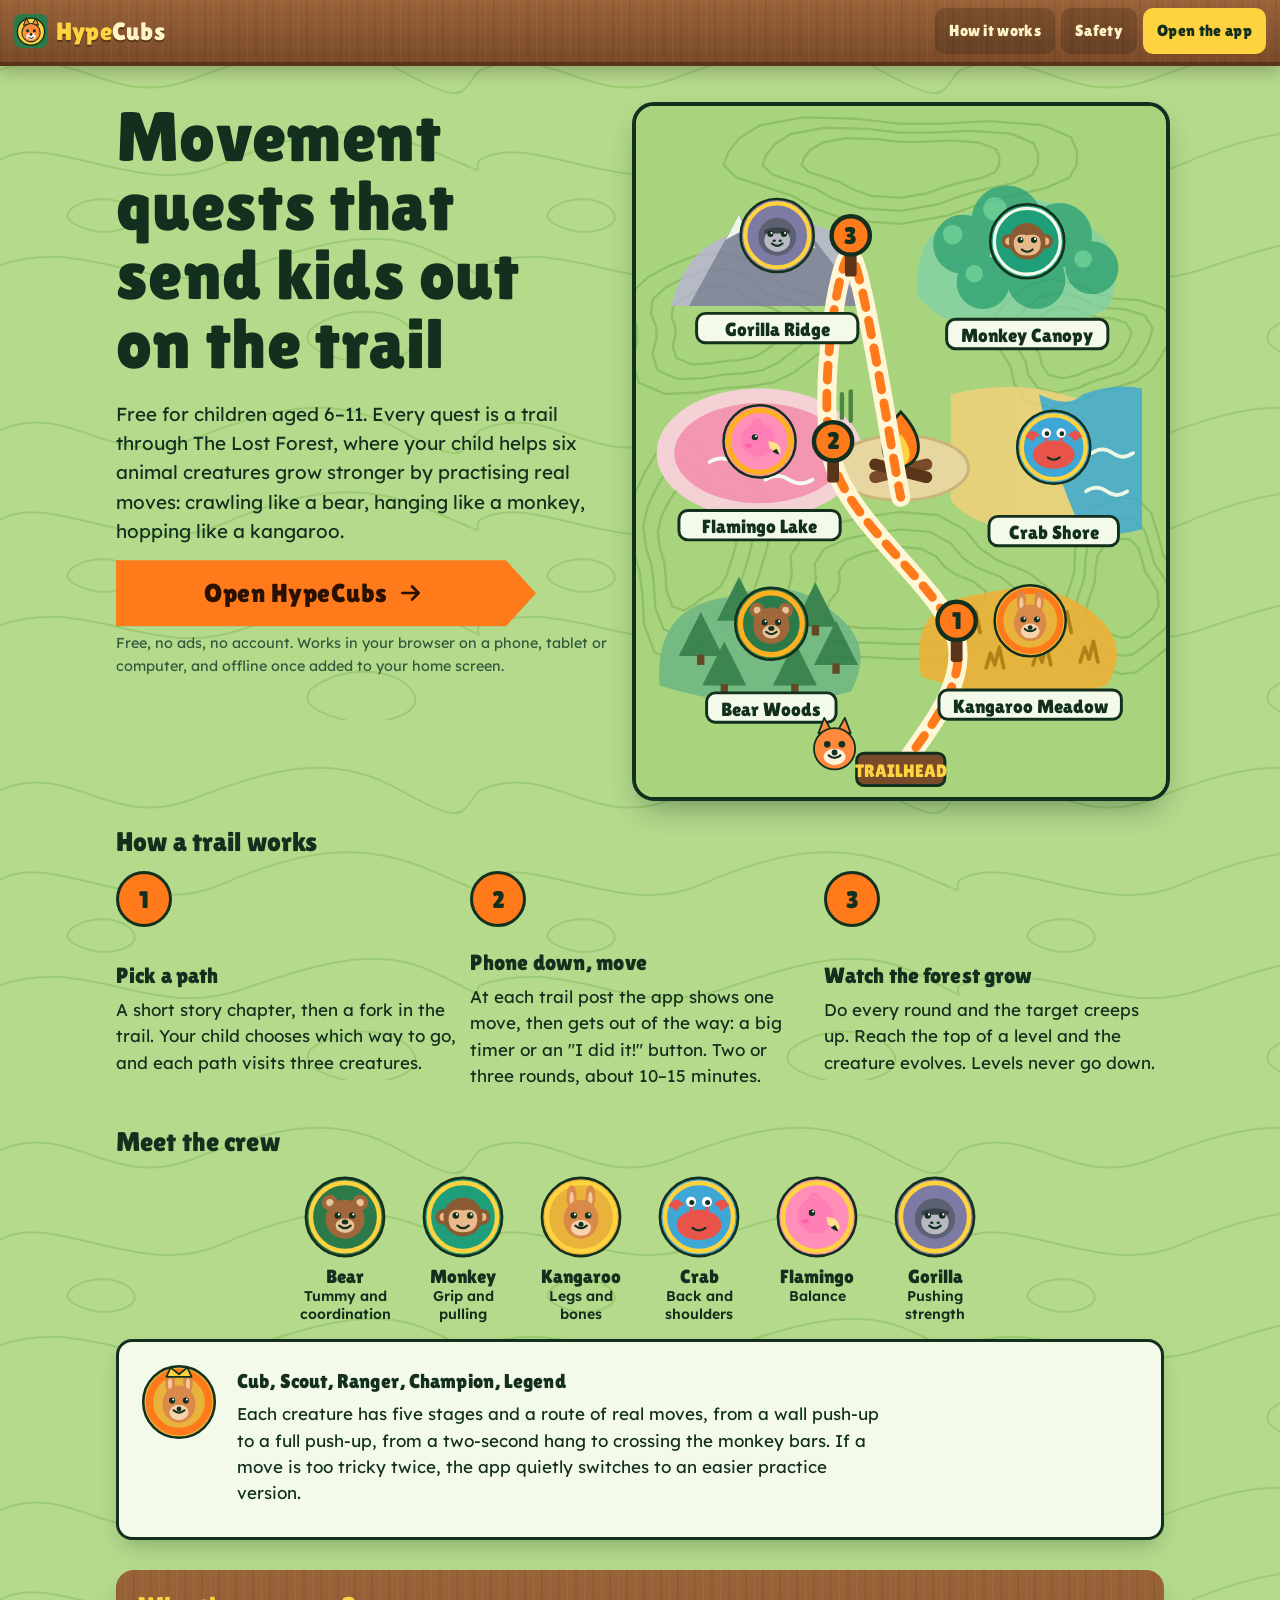
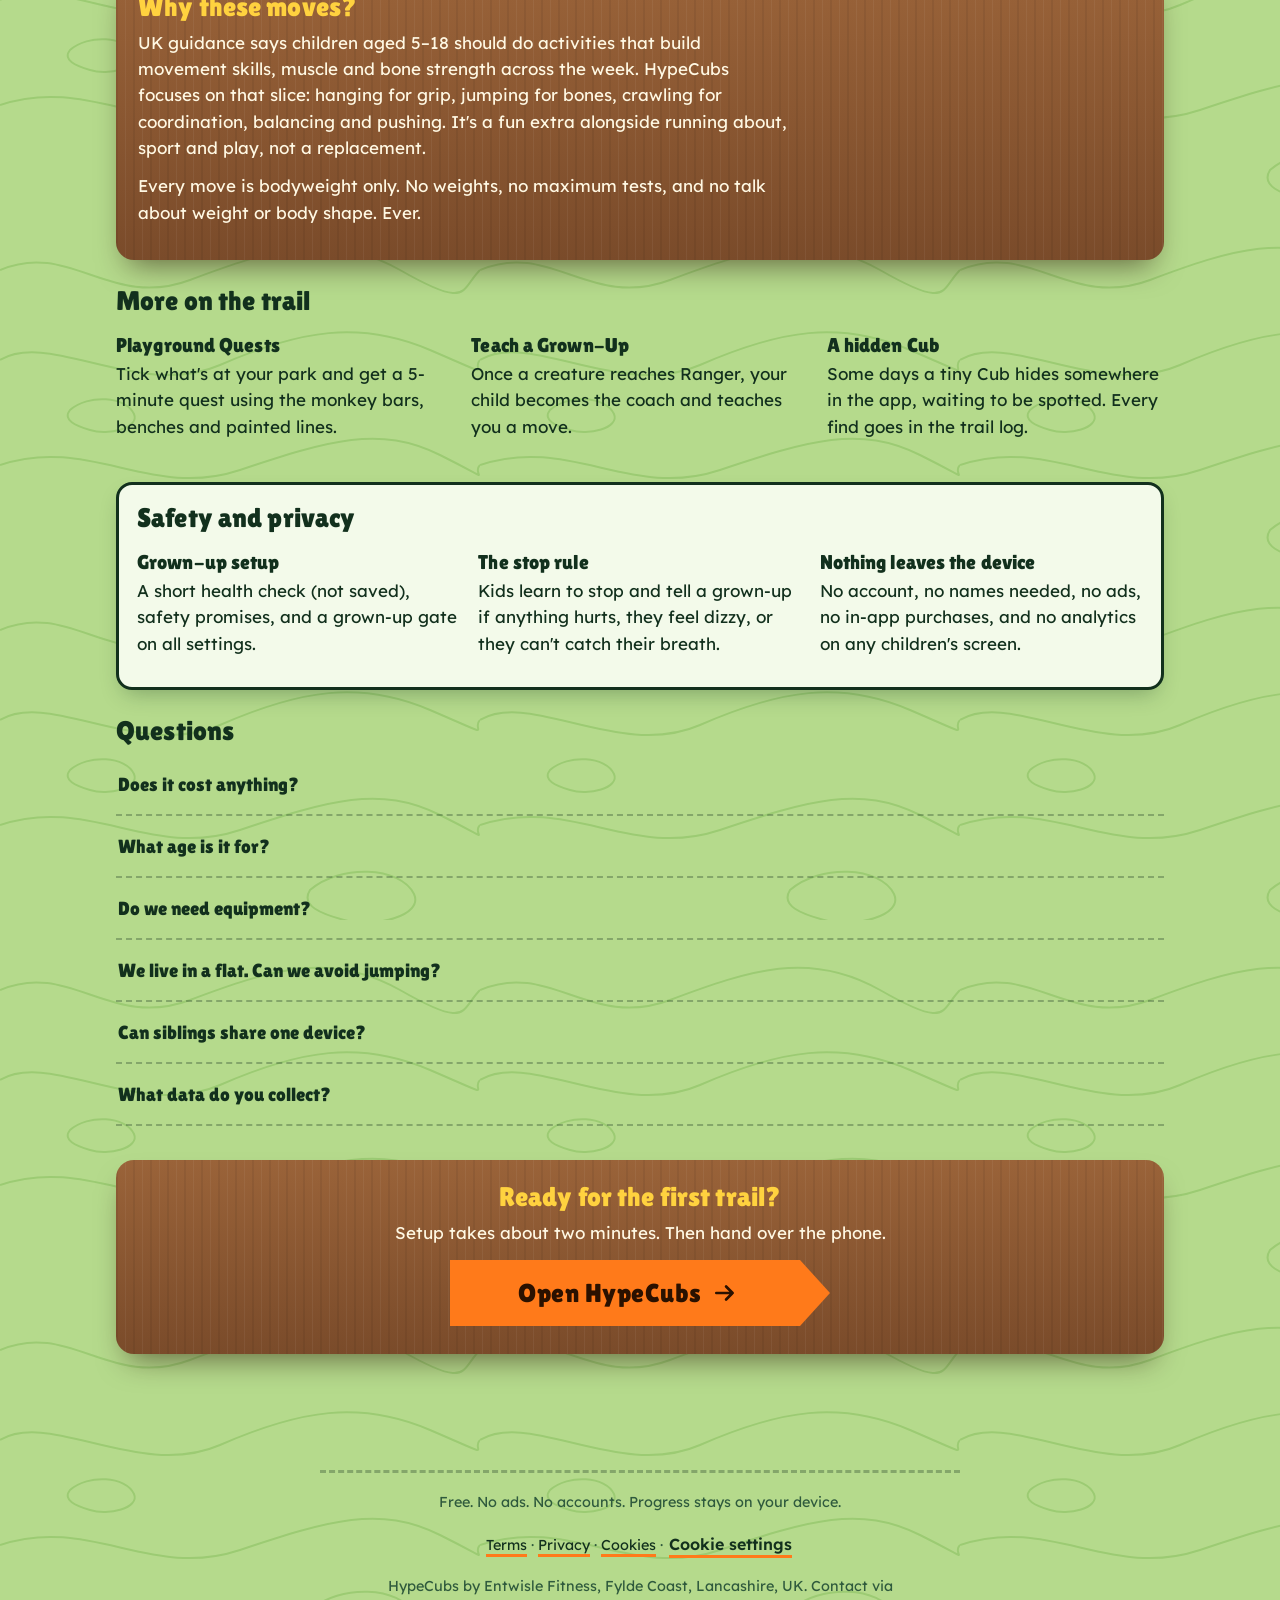
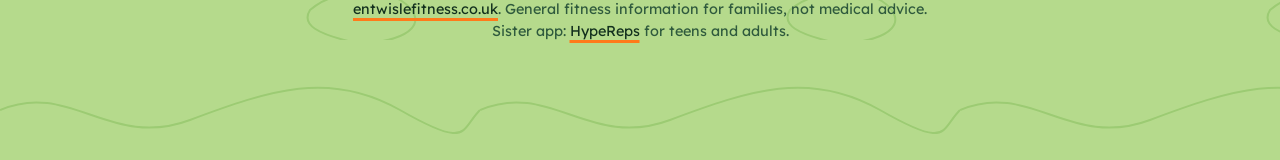
==== commit 26debb2c: "Finish-review fixes: desktop layout, contours, eyebrows, trail-view footer, copy Co-Authored-By: Cla" ====
--- a/index.html
+++ b/index.html
@@ -34,13 +34,13 @@
 </header>
 <main id="main" class="doc land" tabindex="-1">
   <section class="hero-trail">
-    <div>
-      <h1>Movement quests that send kids out on the trail</h1>
+    <h1>Movement quests that send kids out on the trail</h1>
+    <a class="hero-map mapwrap" href="app.html" aria-label="Start at the trailhead: open HypeCubs"><svg class="map" viewBox="0 0 360 470" role="img" aria-label="Example HypeCubs forest map with a trail through Kangaroo Meadow, Flamingo Lake and Gorilla Ridge"><rect width="360" height="470" fill="#a9d47e"/><g fill="none" stroke="#8fc067" stroke-width="1.6" stroke-linejoin="round"><path d="M140.6 150.0 L131.4 162.6 L118.9 172.3 L107.4 181.2 L93.4 188.0 L76.6 190.7 L60.0 191.8 L41.7 194.8 L19.8 195.8 L2.0 188.1 L-2.6 173.8 L0.9 160.4 L0.6 150.0 L-3.8 138.8 L-2.4 126.3 L8.4 116.1 L23.4 108.3 L40.3 101.8 L60.0 99.8 L78.0 106.0 L89.8 116.1 L101.0 123.1 L118.6 127.8 L136.2 136.6 L140.6 150.0Z"/><path d="M122.9 150.0 L115.7 159.8 L105.9 167.4 L97.0 174.3 L86.1 179.7 L72.9 181.7 L60.0 182.6 L45.7 185.0 L28.6 185.7 L14.7 179.7 L11.1 168.5 L13.9 158.1 L13.7 150.0 L10.2 141.2 L11.3 131.5 L19.8 123.6 L31.5 117.5 L44.7 112.4 L60.0 110.8 L74.0 115.6 L83.2 123.6 L92.0 129.0 L105.7 132.7 L119.4 139.5 L122.9 150.0Z"/><path d="M105.1 150.0 L100.0 157.0 L93.0 162.5 L86.5 167.4 L78.7 171.3 L69.3 172.8 L60.0 173.4 L49.8 175.1 L37.5 175.6 L27.5 171.4 L24.9 163.3 L26.9 155.8 L26.7 150.0 L24.3 143.7 L25.1 136.7 L31.1 131.0 L39.5 126.7 L49.0 123.0 L60.0 121.9 L70.1 125.3 L76.7 131.0 L82.9 134.9 L92.8 137.5 L102.6 142.5 L105.1 150.0Z"/><path d="M362.6 160.0 L356.9 170.2 L350.7 179.5 L340.4 186.9 L326.9 191.0 L314.0 194.8 L300.0 201.1 L281.9 205.1 L265.1 200.3 L257.1 188.6 L254.8 177.4 L249.8 169.0 L242.6 160.0 L241.0 149.5 L246.7 139.5 L255.5 130.3 L266.9 121.7 L282.9 117.6 L300.0 121.1 L312.9 127.8 L325.1 131.0 L341.9 132.0 L358.7 137.4 L365.7 148.3 L362.6 160.0Z"/><path d="M348.8 160.0 L344.4 167.9 L339.5 175.2 L331.5 181.0 L321.0 184.2 L310.9 187.2 L300.0 192.0 L285.9 195.1 L272.8 191.4 L266.5 182.3 L264.8 173.6 L260.8 167.0 L255.2 160.0 L254.0 151.8 L258.5 144.0 L265.3 136.9 L274.2 130.2 L286.7 126.9 L300.0 129.6 L310.1 134.9 L319.6 137.4 L332.7 138.2 L345.8 142.4 L351.2 150.8 L348.8 160.0Z"/><path d="M335.0 160.0 L331.9 165.7 L328.4 170.9 L322.6 175.1 L315.0 177.4 L307.8 179.5 L300.0 183.0 L289.9 185.2 L280.4 182.6 L276.0 176.0 L274.7 169.7 L271.9 165.0 L267.8 160.0 L266.9 154.1 L270.2 148.5 L275.1 143.4 L281.4 138.6 L290.4 136.2 L300.0 138.2 L307.3 142.0 L314.0 143.8 L323.5 144.3 L332.9 147.3 L336.8 153.4 L335.0 160.0Z"/><path d="M283.2 330.0 L279.9 344.9 L260.9 355.9 L240.7 363.7 L222.6 371.0 L202.1 375.9 L180.0 376.0 L158.4 374.7 L133.5 374.7 L106.2 371.0 L89.8 358.9 L92.7 343.0 L103.2 330.0 L106.0 319.0 L105.0 305.9 L113.4 293.0 L132.6 284.4 L155.5 279.3 L180.0 276.0 L205.0 278.1 L223.5 288.1 L233.5 300.3 L245.7 308.9 L266.6 317.1 L283.2 330.0Z"/><path d="M260.5 330.0 L257.9 341.6 L243.1 350.2 L227.3 356.3 L213.2 362.0 L197.3 365.8 L180.0 365.9 L163.2 364.9 L143.8 364.9 L122.4 362.0 L109.6 352.6 L111.9 340.1 L120.1 330.0 L122.3 321.4 L121.5 311.2 L128.0 301.1 L143.0 294.4 L160.9 290.5 L180.0 287.9 L199.5 289.5 L214.0 297.3 L221.7 306.8 L231.2 313.6 L247.5 319.9 L260.5 330.0Z"/><path d="M237.8 330.0 L235.9 338.3 L225.3 344.5 L214.0 348.9 L203.9 353.0 L192.4 355.7 L180.0 355.8 L167.9 355.1 L154.0 355.0 L138.7 353.0 L129.5 346.2 L131.1 337.3 L137.0 330.0 L138.6 323.8 L138.0 316.5 L142.7 309.3 L153.5 304.5 L166.3 301.6 L180.0 299.8 L194.0 301.0 L204.4 306.5 L209.9 313.4 L216.8 318.2 L228.5 322.8 L237.8 330.0Z"/><path d="M299.5 40.0 L294.7 48.7 L278.0 56.0 L254.4 61.1 L234.1 66.5 L212.5 74.4 L180.0 80.1 L144.3 77.8 L120.5 69.2 L106.1 60.9 L87.9 55.1 L68.1 48.5 L59.5 40.0 L62.9 31.1 L70.1 22.0 L84.7 13.0 L114.1 7.7 L150.4 8.7 L180.0 12.1 L206.4 12.1 L240.5 10.3 L275.8 12.9 L295.7 21.1 L299.9 30.9 L299.5 40.0Z"/><path d="M273.2 40.0 L269.4 46.8 L256.4 52.5 L238.0 56.4 L222.2 60.7 L205.4 66.8 L180.0 71.3 L152.1 69.5 L133.6 62.8 L122.3 56.3 L108.2 51.8 L92.7 46.6 L86.0 40.0 L88.6 33.1 L94.3 26.0 L105.6 18.9 L128.6 14.8 L156.9 15.6 L180.0 18.2 L200.6 18.2 L227.2 16.8 L254.7 18.8 L270.3 25.2 L273.5 32.9 L273.2 40.0Z"/><path d="M246.9 40.0 L244.2 44.9 L234.9 49.0 L221.6 51.8 L210.3 54.9 L198.2 59.3 L180.0 62.4 L160.0 61.2 L146.7 56.3 L138.6 51.7 L128.4 48.4 L117.3 44.8 L112.5 40.0 L114.4 35.0 L118.5 29.9 L126.6 24.9 L143.1 21.9 L163.4 22.5 L180.0 24.4 L194.8 24.4 L213.9 23.4 L233.6 24.8 L244.8 29.4 L247.1 34.9 L246.9 40.0Z"/><path d="M89.3 300.0 L83.9 317.9 L78.7 334.0 L71.3 347.6 L61.0 355.3 L50.6 360.3 L40.0 368.8 L26.5 376.7 L12.8 371.7 L5.5 352.6 L4.3 331.4 L2.2 315.4 L-2.7 300.0 L-5.0 281.7 L-1.0 264.0 L6.2 248.6 L15.0 234.1 L26.8 225.0 L40.0 228.8 L50.3 241.5 L58.8 250.5 L70.5 253.6 L84.0 261.4 L91.1 279.2 L89.3 300.0Z"/><path d="M78.4 300.0 L74.3 314.0 L70.2 326.5 L64.4 337.1 L56.4 343.2 L48.3 347.0 L40.0 353.7 L29.5 359.8 L18.8 355.9 L13.1 341.0 L12.1 324.5 L10.5 312.0 L6.7 300.0 L4.9 285.7 L8.0 271.9 L13.7 259.9 L20.5 248.6 L29.7 241.5 L40.0 244.5 L48.0 254.4 L54.7 261.4 L63.8 263.8 L74.3 269.9 L79.9 283.7 L78.4 300.0Z"/><path d="M67.6 300.0 L64.6 310.0 L61.7 319.0 L57.5 326.7 L51.8 331.0 L45.9 333.8 L40.0 338.6 L32.4 343.0 L24.8 340.2 L20.7 329.4 L20.0 317.6 L18.9 308.6 L16.1 300.0 L14.8 289.7 L17.0 279.8 L21.1 271.2 L26.0 263.1 L32.6 258.0 L40.0 260.2 L45.8 267.2 L50.5 272.3 L57.1 274.0 L64.6 278.4 L68.6 288.3 L67.6 300.0Z"/><path d="M373.9 330.0 L375.3 348.2 L367.8 362.7 L357.6 371.4 L348.7 378.6 L339.8 385.1 L330.0 386.3 L320.5 383.3 L310.4 380.9 L298.5 377.2 L289.2 365.4 L288.3 346.8 L293.9 330.0 L298.0 317.1 L298.5 302.7 L301.0 286.5 L308.7 274.7 L319.1 269.1 L330.0 266.3 L341.2 267.4 L350.4 277.0 L355.1 292.3 L358.5 305.4 L365.6 315.7 L373.9 330.0Z"/><path d="M364.2 330.0 L365.3 344.2 L359.5 355.5 L351.5 362.3 L344.6 367.9 L337.7 372.9 L330.0 373.9 L322.6 371.5 L314.7 369.7 L305.5 366.8 L298.2 357.6 L297.5 343.1 L301.8 330.0 L305.0 320.0 L305.5 308.7 L307.4 296.1 L313.4 286.9 L321.5 282.5 L330.0 280.3 L338.7 281.1 L345.9 288.6 L349.6 300.6 L352.2 310.8 L357.7 318.8 L364.2 330.0Z"/><path d="M354.6 330.0 L355.3 340.2 L351.2 348.3 L345.4 353.2 L340.5 357.2 L335.5 360.8 L330.0 361.5 L324.7 359.8 L319.0 358.5 L312.4 356.4 L307.1 349.8 L306.6 339.4 L309.8 330.0 L312.1 322.8 L312.4 314.7 L313.8 305.7 L318.1 299.0 L323.9 295.9 L330.0 294.3 L336.3 294.9 L341.4 300.3 L344.1 308.9 L345.9 316.2 L349.9 322.0 L354.6 330.0Z"/></g><g opacity="0.87"><path d="M16 394 q-4 -54 46 -60 q44 -16 72 10 q30 22 12 54 q-60 18 -130 -4z" fill="#6fb784"/><path d="M44 344 l-15 30 h30 z" fill="#2c7a4a"/><rect x="41.5" y="373" width="5" height="7" fill="#5a3519"/><path d="M70 320 l-15 30 h30 z" fill="#2c7a4a"/><rect x="67.5" y="349" width="5" height="7" fill="#5a3519"/><path d="M96 340 l-15 30 h30 z" fill="#2c7a4a"/><rect x="93.5" y="369" width="5" height="7" fill="#5a3519"/><path d="M122 324 l-15 30 h30 z" fill="#2c7a4a"/><rect x="119.5" y="353" width="5" height="7" fill="#5a3519"/><path d="M60 364 l-15 30 h30 z" fill="#2c7a4a"/><rect x="57.5" y="393" width="5" height="7" fill="#5a3519"/><path d="M108 364 l-15 30 h30 z" fill="#2c7a4a"/><rect x="105.5" y="393" width="5" height="7" fill="#5a3519"/><path d="M136 350 l-15 30 h30 z" fill="#2c7a4a"/><rect x="133.5" y="379" width="5" height="7" fill="#5a3519"/></g><g opacity="0.8049999999999999"><path d="M24 136 q10 -40 40 -48 q30 -30 60 -6 q30 8 38 54 z" fill="#b9b4d6"/><path d="M36 136 l34 -62 l26 40 l20 -30 l40 52z" fill="#7d7aa3"/><path d="M70 74 l-9 17 l9 -5 l8 6z M116 84 l-7 12 l7 -3 l6 4z" fill="#fff"/></g><g opacity="0.935"><path d="M194 388 q-10 -50 40 -56 q46 -12 76 12 q28 22 10 50 q-60 16 -126 -6z" fill="#e9b23a"/><path d="M222 358 l3 -10 l3 8 l3 -12 l3 14" stroke="#b07d12" stroke-width="2.5" fill="none" stroke-linecap="round" stroke-linejoin="round"/><path d="M252 344 l3 -10 l3 8 l3 -12 l3 14" stroke="#b07d12" stroke-width="2.5" fill="none" stroke-linecap="round" stroke-linejoin="round"/><path d="M284 358 l3 -10 l3 8 l3 -12 l3 14" stroke="#b07d12" stroke-width="2.5" fill="none" stroke-linecap="round" stroke-linejoin="round"/><path d="M302 378 l3 -10 l3 8 l3 -12 l3 14" stroke="#b07d12" stroke-width="2.5" fill="none" stroke-linecap="round" stroke-linejoin="round"/><path d="M238 382 l3 -10 l3 8 l3 -12 l3 14" stroke="#b07d12" stroke-width="2.5" fill="none" stroke-linecap="round" stroke-linejoin="round"/><path d="M270 380 l3 -10 l3 8 l3 -12 l3 14" stroke="#b07d12" stroke-width="2.5" fill="none" stroke-linecap="round" stroke-linejoin="round"/></g><g opacity="0.8049999999999999"><path d="M214 196 q40 -10 76 0 q30 10 54 -4 v96 q-50 10 -90 0 q-30 -6 -40 -20z" fill="#f5d27a"/><path d="M274 196 q20 10 30 0 q20 -8 40 -4 v96 q-26 6 -40 2 q-20 -40 -30 -94z" fill="#3fa7d6"/><path d="M310 236 q7 -5 14 0 t14 0 M306 262 q7 -5 14 0 t14 0" stroke="#fff" stroke-width="2.5" fill="none" stroke-linecap="round"/></g><g opacity="0.87"><ellipse cx="84" cy="236" rx="70" ry="44" fill="#ffd1e3"/><ellipse cx="84" cy="236" rx="58" ry="34" fill="#ff8fb8"/><path d="M50 242 q8 -5 16 0 t16 0 M88 254 q8 -5 16 0 t16 0" stroke="#fff" stroke-width="2.5" fill="none" stroke-linecap="round"/><path d="M140 212 v-16 M146 214 v-20 M134 216 v-12" stroke="#3d7a3a" stroke-width="3" stroke-linecap="round"/></g><g opacity="0.74"><path d="M192 130 q-6 -50 40 -58 q40 -20 70 6 q34 18 20 58 q-30 20 -70 14 q-40 4 -60 -20z" fill="#7fd0a9"/><circle cx="222" cy="94" r="20" fill="#1f9e7a"/><circle cx="215.33333333333334" cy="87.33333333333333" r="6.666666666666667" fill="#4fc79a"/><circle cx="252" cy="78" r="24" fill="#1f9e7a"/><circle cx="244" cy="70" r="8" fill="#4fc79a"/><circle cx="288" cy="88" r="22" fill="#1f9e7a"/><circle cx="280.6666666666667" cy="80.66666666666667" r="7.333333333333333" fill="#4fc79a"/><circle cx="310" cy="110" r="18" fill="#1f9e7a"/><circle cx="304" cy="104" r="6" fill="#4fc79a"/><circle cx="236" cy="120" r="18" fill="#1f9e7a"/><circle cx="230" cy="114" r="6" fill="#4fc79a"/><circle cx="272" cy="118" r="20" fill="#1f9e7a"/><circle cx="265.3333333333333" cy="111.33333333333333" r="6.666666666666667" fill="#4fc79a"/></g><ellipse cx="180" cy="246" rx="46" ry="22" fill="#e8d6a0" stroke="#c9b47a" stroke-width="2"/><rect x="158" y="244" width="44" height="8" rx="4" fill="#7a4b2a" transform="rotate(-14 180 248)"/><rect x="158" y="244" width="44" height="8" rx="4" fill="#5a3519" transform="rotate(14 180 248)"/><path d="M180 208 C 196 225.1, 196 242, 180 246 C 164 242, 164 225.1, 180 208Z" fill="#ff7a1a" stroke="#12301d" stroke-width="2"/><path d="M180 223.2 C 188 232.7, 188 243, 180 245 C 172 243, 172 232.7, 180 223.2Z" fill="#ffd23f"/><path d="M180 452 C186.3 437.3 225.7 399.0 218 364 C210.3 329.0 146.0 285.7 134 242 C122.0 198.3 138.3 98.0 146 102 C153.7 106.0 174.3 238.7 180 266" stroke="#fff6d6" stroke-width="13" fill="none" stroke-linecap="round" pathLength="1"/><path d="M180 452 C186.3 437.3 225.7 399.0 218 364 C210.3 329.0 146.0 285.7 134 242 C122.0 198.3 138.3 98.0 146 102 C153.7 106.0 174.3 238.7 180 266" stroke="#ff7a1a" stroke-width="6" fill="none" stroke-linecap="round" stroke-dasharray="10 9"/><g style="animation-delay:0s"><rect x="214" y="356" width="8" height="22" rx="2" fill="#5a3519"/><circle cx="218" cy="350" r="13" fill="#ff7a1a" stroke="#12301d" stroke-width="3"/><text x="218" y="355.5" text-anchor="middle" font-size="16" fill="#12301d">1</text></g><g style="animation-delay:0s"><rect x="130" y="234" width="8" height="22" rx="2" fill="#5a3519"/><circle cx="134" cy="228" r="13" fill="#ff7a1a" stroke="#12301d" stroke-width="3"/><text x="134" y="233.5" text-anchor="middle" font-size="16" fill="#12301d">2</text></g><g style="animation-delay:0s"><rect x="142" y="94" width="8" height="22" rx="2" fill="#5a3519"/><circle cx="146" cy="88" r="13" fill="#ff7a1a" stroke="#12301d" stroke-width="3"/><text x="146" y="93.5" text-anchor="middle" font-size="16" fill="#12301d">3</text></g><svg x="64" y="324" viewBox="0 0 100 100" width="56" height="56" aria-hidden="true" focusable="false"><circle cx="50" cy="50" r="43.8" fill="#2c7a4a" stroke="#12301d" stroke-width="3"/><circle cx="50" cy="50" r="37.6" fill="none" stroke="#ffb020" stroke-width="6.4"/><g transform="translate(9 9) scale(.82)"><circle cx="29" cy="30" r="11" fill="#a0673a"/><circle cx="71" cy="30" r="11" fill="#a0673a"/><circle cx="29" cy="30" r="5" fill="#e7c49a"/><circle cx="71" cy="30" r="5" fill="#e7c49a"/><circle cx="50" cy="53" r="27" fill="#a0673a"/><ellipse cx="50" cy="62" rx="13" ry="10" fill="#e7c49a"/><ellipse cx="50" cy="57" rx="4.5" ry="3.5" fill="#12301d"/><circle cx="40" cy="48" r="4.5" fill="#12301d"/><circle cx="60" cy="48" r="4.5" fill="#12301d"/><circle cx="41.6" cy="46.4" r="1.5" fill="#fff"/><circle cx="61.6" cy="46.4" r="1.5" fill="#fff"/><path d="M42 62 q8 7 16 0" stroke="#12301d" stroke-width="3" fill="none" stroke-linecap="round"/></g></svg><rect x="48" y="399" width="88" height="20" rx="6" fill="#f3faea" stroke="#12301d" stroke-width="2"/><text x="92" y="414.5" text-anchor="middle" font-size="13" fill="#12301d">Bear Woods</text><svg x="68" y="60" viewBox="0 0 100 100" width="56" height="56" aria-hidden="true" focusable="false"><circle cx="50" cy="50" r="44.4" fill="#7d7aa3" stroke="#12301d" stroke-width="3"/><circle cx="50" cy="50" r="38.8" fill="none" stroke="#ffd23f" stroke-width="5.2"/><g transform="translate(9 9) scale(.82)"><circle cx="50" cy="52" r="28" fill="#5b6170"/><ellipse cx="50" cy="57" rx="19" ry="17" fill="#b8b9c2"/><path d="M31 42 q19 -8 38 0 v5 h-38z" fill="#3c404b"/><circle cx="40" cy="48" r="4.5" fill="#12301d"/><circle cx="60" cy="48" r="4.5" fill="#12301d"/><circle cx="41.6" cy="46.4" r="1.5" fill="#fff"/><circle cx="61.6" cy="46.4" r="1.5" fill="#fff"/><ellipse cx="45.5" cy="58" rx="2.4" ry="1.8" fill="#12301d"/><ellipse cx="54.5" cy="58" rx="2.4" ry="1.8" fill="#12301d"/><path d="M42 62 q8 7 16 0" stroke="#12301d" stroke-width="3" fill="none" stroke-linecap="round"/></g></svg><rect x="41.199999999999996" y="141" width="109.60000000000001" height="20" rx="6" fill="#f3faea" stroke="#12301d" stroke-width="2"/><text x="96" y="156.5" text-anchor="middle" font-size="13" fill="#12301d">Gorilla Ridge</text><svg x="240" y="322" viewBox="0 0 100 100" width="56" height="56" aria-hidden="true" focusable="false"><circle cx="50" cy="50" r="43.2" fill="#e9b23a" stroke="#12301d" stroke-width="3"/><circle cx="50" cy="50" r="36.4" fill="none" stroke="#ff7a1a" stroke-width="7.6"/><g transform="translate(9 9) scale(.82)"><ellipse cx="37" cy="22" rx="7" ry="16" fill="#d9894a"/><ellipse cx="63" cy="22" rx="7" ry="16" fill="#d9894a"/><ellipse cx="37" cy="24" rx="3" ry="9" fill="#f6c99b"/><ellipse cx="63" cy="24" rx="3" ry="9" fill="#f6c99b"/><ellipse cx="50" cy="53" rx="24" ry="27" fill="#d9894a"/><ellipse cx="50" cy="65" rx="14" ry="11" fill="#f6d3ad"/><circle cx="50" cy="60" r="3.5" fill="#12301d"/><circle cx="40" cy="48" r="4.5" fill="#12301d"/><circle cx="60" cy="48" r="4.5" fill="#12301d"/><circle cx="41.6" cy="46.4" r="1.5" fill="#fff"/><circle cx="61.6" cy="46.4" r="1.5" fill="#fff"/><path d="M42 62 q8 7 16 0" stroke="#12301d" stroke-width="3" fill="none" stroke-linecap="round"/></g></svg><rect x="206" y="397" width="124" height="20" rx="6" fill="#f3faea" stroke="#12301d" stroke-width="2"/><text x="268" y="412.5" text-anchor="middle" font-size="13" fill="#12301d">Kangaroo Meadow</text><svg x="256" y="204" viewBox="0 0 100 100" width="56" height="56" aria-hidden="true" focusable="false"><circle cx="50" cy="50" r="44.4" fill="#3fa7d6" stroke="#12301d" stroke-width="3"/><circle cx="50" cy="50" r="38.8" fill="none" stroke="#ffd23f" stroke-width="5.2"/><g transform="translate(9 9) scale(.82)"><path d="M8 34 q10 -16 22 0 q-8 -2 -10 8z" fill="#e8534a"/><path d="M92 34 q-10 -16 -22 0 q8 -2 10 8z" fill="#e8534a"/><ellipse cx="50" cy="61" rx="31" ry="21" fill="#e8534a"/><path d="M39 44 v-12 M61 44 v-12" stroke="#e8534a" stroke-width="4.5" stroke-linecap="round"/><circle cx="39" cy="29" r="7" fill="#fff"/><circle cx="61" cy="29" r="7" fill="#fff"/><circle cx="40" cy="30" r="3.5" fill="#12301d"/><circle cx="62" cy="30" r="3.5" fill="#12301d"/><path d="M41 65 q9 7 18 0" stroke="#12301d" stroke-width="3" fill="none" stroke-linecap="round"/></g></svg><rect x="240" y="279" width="88" height="20" rx="6" fill="#f3faea" stroke="#12301d" stroke-width="2"/><text x="284" y="294.5" text-anchor="middle" font-size="13" fill="#12301d">Crab Shore</text><svg x="56" y="200" viewBox="0 0 100 100" width="56" height="56" aria-hidden="true" focusable="false"><circle cx="50" cy="50" r="43.8" fill="#ff8fb8" stroke="#12301d" stroke-width="3"/><circle cx="50" cy="50" r="37.6" fill="none" stroke="#ffb020" stroke-width="6.4"/><g transform="translate(9 9) scale(.82)"><circle cx="48" cy="48" r="25" fill="#ff7eb6"/><path d="M63 50 q20 1 18 18 q-7 -5 -16 -7z" fill="#ffe08a"/><path d="M75 61 q4 6 4 9 q-6 -2 -10 -5z" fill="#12301d"/><circle cx="43" cy="44" r="4.5" fill="#12301d"/><circle cx="44.6" cy="42.4" r="1.5" fill="#fff"/><ellipse cx="34" cy="56" rx="5" ry="3" fill="#ff4f97" opacity=".6"/><path d="M40 24 q6 -10 12 -2" stroke="#ff7eb6" stroke-width="5" fill="none" stroke-linecap="round"/></g></svg><rect x="29.199999999999996" y="275" width="109.60000000000001" height="20" rx="6" fill="#f3faea" stroke="#12301d" stroke-width="2"/><text x="84" y="290.5" text-anchor="middle" font-size="13" fill="#12301d">Flamingo Lake</text><svg x="238" y="64" viewBox="0 0 100 100" width="56" height="56" aria-hidden="true" focusable="false"><circle cx="50" cy="50" r="45" fill="#1f9e7a" stroke="#12301d" stroke-width="3"/><circle cx="50" cy="50" r="40" fill="none" stroke="#f3faea" stroke-width="4"/><g transform="translate(9 9) scale(.82)"><circle cx="23" cy="50" r="11" fill="#8a5a33"/><circle cx="77" cy="50" r="11" fill="#8a5a33"/><circle cx="23" cy="50" r="5.5" fill="#e8b98a"/><circle cx="77" cy="50" r="5.5" fill="#e8b98a"/><circle cx="50" cy="50" r="27" fill="#8a5a33"/><path d="M30 53 q0 -17 20 -12 q20 -5 20 12 q0 18 -20 18 q-20 0 -20 -18z" fill="#e8b98a"/><circle cx="40" cy="48" r="4.5" fill="#12301d"/><circle cx="60" cy="48" r="4.5" fill="#12301d"/><circle cx="41.6" cy="46.4" r="1.5" fill="#fff"/><circle cx="61.6" cy="46.4" r="1.5" fill="#fff"/><path d="M42 62 q8 7 16 0" stroke="#12301d" stroke-width="3" fill="none" stroke-linecap="round"/></g></svg><rect x="211.2" y="145" width="109.60000000000001" height="20" rx="6" fill="#f3faea" stroke="#12301d" stroke-width="2"/><text x="266" y="160.5" text-anchor="middle" font-size="13" fill="#12301d">Monkey Canopy</text><rect x="150" y="440" width="60" height="22" rx="5" fill="#7a4b2a" stroke="#12301d" stroke-width="2"/><text x="180" y="456" text-anchor="middle" font-size="12" fill="#ffd23f">TRAILHEAD</text><g transform="translate(110 410) scale(0.5)"><path d="M28 33 L36 12 L46 30 Z" fill="#ff8a3d" stroke="#12301d" stroke-width="2.5" stroke-linejoin="round"/><path d="M72 33 L64 12 L54 30 Z" fill="#ff8a3d" stroke="#12301d" stroke-width="2.5" stroke-linejoin="round"/><circle cx="50" cy="54" r="28" fill="#ff8a3d" stroke="#12301d" stroke-width="2.5"/><ellipse cx="50" cy="65" rx="15" ry="11" fill="#fff1dd"/><circle cx="50" cy="59" r="4" fill="#12301d"/><circle cx="40" cy="48" r="4.5" fill="#12301d"/><circle cx="60" cy="48" r="4.5" fill="#12301d"/><path d="M42 63 q8 7 16 0" stroke="#12301d" stroke-width="3" fill="none" stroke-linecap="round"/></g></svg></a>
+    <div class="hero-copy">
       <p class="lead">Free for children aged 6–11. Every quest is a trail through The Lost Forest, where your child helps six animal creatures grow stronger by practising real moves: crawling like a bear, hanging like a monkey, hopping like a kangaroo.</p>
       <a class="sign" href="app.html">Open HypeCubs <svg width="26" height="26" viewBox="0 0 24 24" fill="none" stroke="currentColor" stroke-width="2.5" stroke-linecap="round" stroke-linejoin="round" aria-hidden="true"><path d="M4 12h15M13 6l6 6-6 6"/></svg></a>
       <p class="small muted">Free, no ads, no account. Works in your browser on a phone, tablet or computer, and offline once added to your home screen.</p>
     </div>
-    <div class="mapwrap"><svg class="map" viewBox="0 0 360 470" role="img" aria-label="Example HypeCubs forest map with a trail through Kangaroo Meadow, Flamingo Lake and Gorilla Ridge"><defs><pattern id="ct" width="60" height="60" patternUnits="userSpaceOnUse"><path d="M-5 20 q20 -12 35 0 t35 0 M-5 48 q20 -10 35 0 t35 0" stroke="#a9d385" stroke-width="1.6" fill="none"/></pattern></defs><rect width="360" height="470" fill="#c3e39e"/><rect width="360" height="470" fill="url(#ct)"/><g opacity="0.87"><path d="M16 394 q-4 -54 46 -60 q44 -16 72 10 q30 22 12 54 q-60 18 -130 -4z" fill="#6fb784"/><path d="M44 344 l-15 30 h30 z" fill="#2c7a4a"/><rect x="41.5" y="373" width="5" height="7" fill="#5a3519"/><path d="M70 320 l-15 30 h30 z" fill="#2c7a4a"/><rect x="67.5" y="349" width="5" height="7" fill="#5a3519"/><path d="M96 340 l-15 30 h30 z" fill="#2c7a4a"/><rect x="93.5" y="369" width="5" height="7" fill="#5a3519"/><path d="M122 324 l-15 30 h30 z" fill="#2c7a4a"/><rect x="119.5" y="353" width="5" height="7" fill="#5a3519"/><path d="M60 364 l-15 30 h30 z" fill="#2c7a4a"/><rect x="57.5" y="393" width="5" height="7" fill="#5a3519"/><path d="M108 364 l-15 30 h30 z" fill="#2c7a4a"/><rect x="105.5" y="393" width="5" height="7" fill="#5a3519"/><path d="M136 350 l-15 30 h30 z" fill="#2c7a4a"/><rect x="133.5" y="379" width="5" height="7" fill="#5a3519"/></g><g opacity="0.8049999999999999"><path d="M24 136 q10 -40 40 -48 q30 -30 60 -6 q30 8 38 54 z" fill="#b9b4d6"/><path d="M36 136 l34 -62 l26 40 l20 -30 l40 52z" fill="#7d7aa3"/><path d="M70 74 l-9 17 l9 -5 l8 6z M116 84 l-7 12 l7 -3 l6 4z" fill="#fff"/></g><g opacity="0.935"><path d="M194 388 q-10 -50 40 -56 q46 -12 76 12 q28 22 10 50 q-60 16 -126 -6z" fill="#e9b23a"/><path d="M222 358 l3 -10 l3 8 l3 -12 l3 14" stroke="#b07d12" stroke-width="2.5" fill="none" stroke-linecap="round" stroke-linejoin="round"/><path d="M252 344 l3 -10 l3 8 l3 -12 l3 14" stroke="#b07d12" stroke-width="2.5" fill="none" stroke-linecap="round" stroke-linejoin="round"/><path d="M284 358 l3 -10 l3 8 l3 -12 l3 14" stroke="#b07d12" stroke-width="2.5" fill="none" stroke-linecap="round" stroke-linejoin="round"/><path d="M302 378 l3 -10 l3 8 l3 -12 l3 14" stroke="#b07d12" stroke-width="2.5" fill="none" stroke-linecap="round" stroke-linejoin="round"/><path d="M238 382 l3 -10 l3 8 l3 -12 l3 14" stroke="#b07d12" stroke-width="2.5" fill="none" stroke-linecap="round" stroke-linejoin="round"/><path d="M270 380 l3 -10 l3 8 l3 -12 l3 14" stroke="#b07d12" stroke-width="2.5" fill="none" stroke-linecap="round" stroke-linejoin="round"/></g><g opacity="0.8049999999999999"><path d="M214 196 q40 -10 76 0 q30 10 54 -4 v96 q-50 10 -90 0 q-30 -6 -40 -20z" fill="#f5d27a"/><path d="M274 196 q20 10 30 0 q20 -8 40 -4 v96 q-26 6 -40 2 q-20 -40 -30 -94z" fill="#3fa7d6"/><path d="M310 236 q7 -5 14 0 t14 0 M306 262 q7 -5 14 0 t14 0" stroke="#fff" stroke-width="2.5" fill="none" stroke-linecap="round"/></g><g opacity="0.87"><ellipse cx="84" cy="236" rx="70" ry="44" fill="#ffd1e3"/><ellipse cx="84" cy="236" rx="58" ry="34" fill="#ff8fb8"/><path d="M50 242 q8 -5 16 0 t16 0 M88 254 q8 -5 16 0 t16 0" stroke="#fff" stroke-width="2.5" fill="none" stroke-linecap="round"/><path d="M140 212 v-16 M146 214 v-20 M134 216 v-12" stroke="#3d7a3a" stroke-width="3" stroke-linecap="round"/></g><g opacity="0.74"><path d="M192 130 q-6 -50 40 -58 q40 -20 70 6 q34 18 20 58 q-30 20 -70 14 q-40 4 -60 -20z" fill="#7fd0a9"/><circle cx="222" cy="94" r="20" fill="#1f9e7a"/><circle cx="215.33333333333334" cy="87.33333333333333" r="6.666666666666667" fill="#4fc79a"/><circle cx="252" cy="78" r="24" fill="#1f9e7a"/><circle cx="244" cy="70" r="8" fill="#4fc79a"/><circle cx="288" cy="88" r="22" fill="#1f9e7a"/><circle cx="280.6666666666667" cy="80.66666666666667" r="7.333333333333333" fill="#4fc79a"/><circle cx="310" cy="110" r="18" fill="#1f9e7a"/><circle cx="304" cy="104" r="6" fill="#4fc79a"/><circle cx="236" cy="120" r="18" fill="#1f9e7a"/><circle cx="230" cy="114" r="6" fill="#4fc79a"/><circle cx="272" cy="118" r="20" fill="#1f9e7a"/><circle cx="265.3333333333333" cy="111.33333333333333" r="6.666666666666667" fill="#4fc79a"/></g><ellipse cx="180" cy="246" rx="46" ry="22" fill="#e8d6a0" stroke="#c9b47a" stroke-width="2"/><rect x="158" y="244" width="44" height="8" rx="4" fill="#7a4b2a" transform="rotate(-14 180 248)"/><rect x="158" y="244" width="44" height="8" rx="4" fill="#5a3519" transform="rotate(14 180 248)"/><path d="M180 208 C 196 225.1, 196 242, 180 246 C 164 242, 164 225.1, 180 208Z" fill="#ff7a1a" stroke="#12301d" stroke-width="2"/><path d="M180 223.2 C 188 232.7, 188 243, 180 245 C 172 243, 172 232.7, 180 223.2Z" fill="#ffd23f"/><path d="M180 452 C186.3 437.3 225.7 399.0 218 364 C210.3 329.0 146.0 285.7 134 242 C122.0 198.3 138.3 98.0 146 102 C153.7 106.0 174.3 238.7 180 266" stroke="#fff6d6" stroke-width="13" fill="none" stroke-linecap="round" pathLength="1"/><path d="M180 452 C186.3 437.3 225.7 399.0 218 364 C210.3 329.0 146.0 285.7 134 242 C122.0 198.3 138.3 98.0 146 102 C153.7 106.0 174.3 238.7 180 266" stroke="#ff7a1a" stroke-width="6" fill="none" stroke-linecap="round" stroke-dasharray="10 9"/><g style="animation-delay:0s"><rect x="214" y="356" width="8" height="22" rx="2" fill="#5a3519"/><circle cx="218" cy="350" r="13" fill="#ff7a1a" stroke="#12301d" stroke-width="3"/><text x="218" y="355.5" text-anchor="middle" font-size="16" fill="#12301d">1</text></g><g style="animation-delay:0s"><rect x="130" y="234" width="8" height="22" rx="2" fill="#5a3519"/><circle cx="134" cy="228" r="13" fill="#ff7a1a" stroke="#12301d" stroke-width="3"/><text x="134" y="233.5" text-anchor="middle" font-size="16" fill="#12301d">2</text></g><g style="animation-delay:0s"><rect x="142" y="94" width="8" height="22" rx="2" fill="#5a3519"/><circle cx="146" cy="88" r="13" fill="#ff7a1a" stroke="#12301d" stroke-width="3"/><text x="146" y="93.5" text-anchor="middle" font-size="16" fill="#12301d">3</text></g><svg x="64" y="324" viewBox="0 0 100 100" width="56" height="56" aria-hidden="true" focusable="false"><circle cx="50" cy="50" r="43.8" fill="#2c7a4a" stroke="#12301d" stroke-width="3"/><circle cx="50" cy="50" r="37.6" fill="none" stroke="#ffb020" stroke-width="6.4"/><g transform="translate(9 9) scale(.82)"><circle cx="29" cy="30" r="11" fill="#a0673a"/><circle cx="71" cy="30" r="11" fill="#a0673a"/><circle cx="29" cy="30" r="5" fill="#e7c49a"/><circle cx="71" cy="30" r="5" fill="#e7c49a"/><circle cx="50" cy="53" r="27" fill="#a0673a"/><ellipse cx="50" cy="62" rx="13" ry="10" fill="#e7c49a"/><ellipse cx="50" cy="57" rx="4.5" ry="3.5" fill="#12301d"/><circle cx="40" cy="48" r="4.5" fill="#12301d"/><circle cx="60" cy="48" r="4.5" fill="#12301d"/><circle cx="41.6" cy="46.4" r="1.5" fill="#fff"/><circle cx="61.6" cy="46.4" r="1.5" fill="#fff"/><path d="M42 62 q8 7 16 0" stroke="#12301d" stroke-width="3" fill="none" stroke-linecap="round"/></g></svg><rect x="48" y="399" width="88" height="20" rx="6" fill="#f3faea" stroke="#12301d" stroke-width="2"/><text x="92" y="414.5" text-anchor="middle" font-size="13" fill="#12301d">Bear Woods</text><svg x="68" y="60" viewBox="0 0 100 100" width="56" height="56" aria-hidden="true" focusable="false"><circle cx="50" cy="50" r="44.4" fill="#7d7aa3" stroke="#12301d" stroke-width="3"/><circle cx="50" cy="50" r="38.8" fill="none" stroke="#ffd23f" stroke-width="5.2"/><g transform="translate(9 9) scale(.82)"><circle cx="50" cy="52" r="28" fill="#5b6170"/><ellipse cx="50" cy="57" rx="19" ry="17" fill="#b8b9c2"/><path d="M31 42 q19 -8 38 0 v5 h-38z" fill="#3c404b"/><circle cx="40" cy="48" r="4.5" fill="#12301d"/><circle cx="60" cy="48" r="4.5" fill="#12301d"/><circle cx="41.6" cy="46.4" r="1.5" fill="#fff"/><circle cx="61.6" cy="46.4" r="1.5" fill="#fff"/><ellipse cx="45.5" cy="58" rx="2.4" ry="1.8" fill="#12301d"/><ellipse cx="54.5" cy="58" rx="2.4" ry="1.8" fill="#12301d"/><path d="M42 62 q8 7 16 0" stroke="#12301d" stroke-width="3" fill="none" stroke-linecap="round"/></g></svg><rect x="41.199999999999996" y="141" width="109.60000000000001" height="20" rx="6" fill="#f3faea" stroke="#12301d" stroke-width="2"/><text x="96" y="156.5" text-anchor="middle" font-size="13" fill="#12301d">Gorilla Ridge</text><svg x="240" y="322" viewBox="0 0 100 100" width="56" height="56" aria-hidden="true" focusable="false"><circle cx="50" cy="50" r="43.2" fill="#e9b23a" stroke="#12301d" stroke-width="3"/><circle cx="50" cy="50" r="36.4" fill="none" stroke="#ff7a1a" stroke-width="7.6"/><g transform="translate(9 9) scale(.82)"><ellipse cx="37" cy="22" rx="7" ry="16" fill="#d9894a"/><ellipse cx="63" cy="22" rx="7" ry="16" fill="#d9894a"/><ellipse cx="37" cy="24" rx="3" ry="9" fill="#f6c99b"/><ellipse cx="63" cy="24" rx="3" ry="9" fill="#f6c99b"/><ellipse cx="50" cy="53" rx="24" ry="27" fill="#d9894a"/><ellipse cx="50" cy="65" rx="14" ry="11" fill="#f6d3ad"/><circle cx="50" cy="60" r="3.5" fill="#12301d"/><circle cx="40" cy="48" r="4.5" fill="#12301d"/><circle cx="60" cy="48" r="4.5" fill="#12301d"/><circle cx="41.6" cy="46.4" r="1.5" fill="#fff"/><circle cx="61.6" cy="46.4" r="1.5" fill="#fff"/><path d="M42 62 q8 7 16 0" stroke="#12301d" stroke-width="3" fill="none" stroke-linecap="round"/></g></svg><rect x="206" y="397" width="124" height="20" rx="6" fill="#f3faea" stroke="#12301d" stroke-width="2"/><text x="268" y="412.5" text-anchor="middle" font-size="13" fill="#12301d">Kangaroo Meadow</text><svg x="256" y="204" viewBox="0 0 100 100" width="56" height="56" aria-hidden="true" focusable="false"><circle cx="50" cy="50" r="44.4" fill="#3fa7d6" stroke="#12301d" stroke-width="3"/><circle cx="50" cy="50" r="38.8" fill="none" stroke="#ffd23f" stroke-width="5.2"/><g transform="translate(9 9) scale(.82)"><path d="M8 34 q10 -16 22 0 q-8 -2 -10 8z" fill="#e8534a"/><path d="M92 34 q-10 -16 -22 0 q8 -2 10 8z" fill="#e8534a"/><ellipse cx="50" cy="61" rx="31" ry="21" fill="#e8534a"/><path d="M39 44 v-12 M61 44 v-12" stroke="#e8534a" stroke-width="4.5" stroke-linecap="round"/><circle cx="39" cy="29" r="7" fill="#fff"/><circle cx="61" cy="29" r="7" fill="#fff"/><circle cx="40" cy="30" r="3.5" fill="#12301d"/><circle cx="62" cy="30" r="3.5" fill="#12301d"/><path d="M41 65 q9 7 18 0" stroke="#12301d" stroke-width="3" fill="none" stroke-linecap="round"/></g></svg><rect x="240" y="279" width="88" height="20" rx="6" fill="#f3faea" stroke="#12301d" stroke-width="2"/><text x="284" y="294.5" text-anchor="middle" font-size="13" fill="#12301d">Crab Shore</text><svg x="56" y="200" viewBox="0 0 100 100" width="56" height="56" aria-hidden="true" focusable="false"><circle cx="50" cy="50" r="43.8" fill="#ff8fb8" stroke="#12301d" stroke-width="3"/><circle cx="50" cy="50" r="37.6" fill="none" stroke="#ffb020" stroke-width="6.4"/><g transform="translate(9 9) scale(.82)"><circle cx="48" cy="48" r="25" fill="#ff7eb6"/><path d="M63 50 q20 1 18 18 q-7 -5 -16 -7z" fill="#ffe08a"/><path d="M75 61 q4 6 4 9 q-6 -2 -10 -5z" fill="#12301d"/><circle cx="43" cy="44" r="4.5" fill="#12301d"/><circle cx="44.6" cy="42.4" r="1.5" fill="#fff"/><ellipse cx="34" cy="56" rx="5" ry="3" fill="#ff4f97" opacity=".6"/><path d="M40 24 q6 -10 12 -2" stroke="#ff7eb6" stroke-width="5" fill="none" stroke-linecap="round"/></g></svg><rect x="29.199999999999996" y="275" width="109.60000000000001" height="20" rx="6" fill="#f3faea" stroke="#12301d" stroke-width="2"/><text x="84" y="290.5" text-anchor="middle" font-size="13" fill="#12301d">Flamingo Lake</text><svg x="238" y="64" viewBox="0 0 100 100" width="56" height="56" aria-hidden="true" focusable="false"><circle cx="50" cy="50" r="45" fill="#1f9e7a" stroke="#12301d" stroke-width="3"/><circle cx="50" cy="50" r="40" fill="none" stroke="#f3faea" stroke-width="4"/><g transform="translate(9 9) scale(.82)"><circle cx="23" cy="50" r="11" fill="#8a5a33"/><circle cx="77" cy="50" r="11" fill="#8a5a33"/><circle cx="23" cy="50" r="5.5" fill="#e8b98a"/><circle cx="77" cy="50" r="5.5" fill="#e8b98a"/><circle cx="50" cy="50" r="27" fill="#8a5a33"/><path d="M30 53 q0 -17 20 -12 q20 -5 20 12 q0 18 -20 18 q-20 0 -20 -18z" fill="#e8b98a"/><circle cx="40" cy="48" r="4.5" fill="#12301d"/><circle cx="60" cy="48" r="4.5" fill="#12301d"/><circle cx="41.6" cy="46.4" r="1.5" fill="#fff"/><circle cx="61.6" cy="46.4" r="1.5" fill="#fff"/><path d="M42 62 q8 7 16 0" stroke="#12301d" stroke-width="3" fill="none" stroke-linecap="round"/></g></svg><rect x="211.2" y="145" width="109.60000000000001" height="20" rx="6" fill="#f3faea" stroke="#12301d" stroke-width="2"/><text x="266" y="160.5" text-anchor="middle" font-size="13" fill="#12301d">Monkey Canopy</text><rect x="150" y="440" width="60" height="22" rx="5" fill="#7a4b2a" stroke="#12301d" stroke-width="2"/><text x="180" y="456" text-anchor="middle" font-size="12" fill="#ffd23f">TRAILHEAD</text><g transform="translate(110 410) scale(0.5)"><path d="M28 33 L36 12 L46 30 Z" fill="#ff8a3d" stroke="#12301d" stroke-width="2.5" stroke-linejoin="round"/><path d="M72 33 L64 12 L54 30 Z" fill="#ff8a3d" stroke="#12301d" stroke-width="2.5" stroke-linejoin="round"/><circle cx="50" cy="54" r="28" fill="#ff8a3d" stroke="#12301d" stroke-width="2.5"/><ellipse cx="50" cy="65" rx="15" ry="11" fill="#fff1dd"/><circle cx="50" cy="59" r="4" fill="#12301d"/><circle cx="40" cy="48" r="4.5" fill="#12301d"/><circle cx="60" cy="48" r="4.5" fill="#12301d"/><path d="M42 63 q8 7 16 0" stroke="#12301d" stroke-width="3" fill="none" stroke-linecap="round"/></g></svg></div>
   </section>
 
   <h2 id="how">How a trail works</h2>
@@ -76,7 +76,7 @@
   <div class="promise">
     <div><h3>Playground Quests</h3><p>Tick what's at your park and get a 5-minute quest using the monkey bars, benches and painted lines.</p></div>
     <div><h3>Teach a Grown-Up</h3><p>Once a creature reaches Ranger, your child becomes the coach and teaches you a move.</p></div>
-    <div><h3>A hidden Cub</h3><p>A tiny Cub hides somewhere in the app each day. Kids love finding it.</p></div>
+    <div><h3>A hidden Cub</h3><p>Some days a tiny Cub hides somewhere in the app, waiting to be spotted. Every find goes in the trail log.</p></div>
   </div>
 
   <section class="sheet" style="margin-top:30px">
--- a/styles.css
+++ b/styles.css
@@ -4,9 +4,9 @@
 @font-face { font-family: "Lexend"; src: url("fonts/lexend-latin-wght-normal.woff2") format("woff2"); font-weight: 100 900; font-display: swap; }
 
 :root {
-  --moss: #cbe6ab;
+  --moss: #b5da8c;
   --moss-deep: #a9d385;
-  --contour: #9fcb79;
+  --contour: #93c46b;
   --ink: #12301d;
   --ink-soft: #2f5a3d;
   --sheet: #f3faea;
@@ -32,7 +32,7 @@
 body {
   color: var(--ink); font: 400 17px/1.55 var(--body); min-height: 100vh;
   background-color: var(--moss);
-  background-image: url("data:image/svg+xml,%3Csvg xmlns='http://www.w3.org/2000/svg' width='240' height='240' viewBox='0 0 240 240'%3E%3Cg fill='none' stroke='%239fcb79' stroke-width='2'%3E%3Cpath d='M-10 60 C40 30 80 90 130 60 S210 20 250 50'/%3E%3Cpath d='M-10 120 C30 95 90 150 140 120 S200 80 250 110'/%3E%3Cpath d='M-10 185 C50 160 90 215 150 185 S210 150 250 175'/%3E%3C/g%3E%3Cg fill='none' stroke='%23b6d994' stroke-width='1.5'%3E%3Cpath d='M-10 90 C40 65 90 120 140 90 S205 55 250 80'/%3E%3Cpath d='M-10 152 C40 130 90 180 145 152 S205 118 250 142'/%3E%3C/g%3E%3C/svg%3E");
+  background-image: url("data:image/svg+xml,%3Csvg xmlns='http://www.w3.org/2000/svg' width='480' height='360' viewBox='0 0 480 360'%3E%3Cg fill='none' stroke='%239ccb73' stroke-width='2' stroke-linejoin='round'%3E%3Cpath d='M0 70 C70 40 110 110 190 80 S330 30 400 70 S460 90 480 70'/%3E%3Cpath d='M0 160 C50 130 140 200 220 165 S360 120 430 150 S470 170 480 160'/%3E%3Cpath d='M0 265 C90 235 150 300 240 270 S380 225 440 255 S470 275 480 265'/%3E%3Cpath d='M310 330 c30 -26 90 -24 104 4 c10 22 -40 34 -70 26 c-22 -6 -44 -14 -34 -30z'/%3E%3Cpath d='M70 210 c18 -16 56 -14 64 4 c6 14 -26 22 -44 16 c-14 -4 -28 -10 -20 -20z'/%3E%3C/g%3E%3C/svg%3E");
   padding-bottom: env(safe-area-inset-bottom);
 }
 ::selection { background: var(--trail); color: #1d0b00; }
@@ -101,7 +101,7 @@
 
 /* ---------- the forest map ---------- */
 .mapwrap { position: relative; margin: 6px -6px 0; }
-.map { display: block; width: 100%; height: auto; border-radius: 22px; border: 4px solid var(--ink); background: #bfe09a;
+.map { display: block; width: 100%; height: auto; border-radius: 22px; border: 4px solid var(--ink); background: #a9d47e;
   box-shadow: 0 14px 30px -10px rgba(18,48,29,.45); }
 .map text { font-family: var(--display); }
 .trail-case { stroke-dasharray: 1; stroke-dashoffset: 1; animation: draw 1.6s cubic-bezier(.3,.7,.2,1) .2s forwards; }
@@ -321,3 +321,27 @@
   .trail-dash { opacity: 1; }
   .confetti { display: none; }
 }
+
+/* trail views: no footer links mid-workout */
+body[data-trail] .foot { display: none; }
+/* wider app layout: map + signpost side by side */
+@media (min-width: 1024px) {
+  main[data-view="home"] { max-width: 1060px; }
+  .home-cols { display: grid; grid-template-columns: minmax(0, 1.15fr) minmax(0, 1fr); gap: 36px; align-items: start; }
+  .home-main .map { max-height: 58vh; width: auto; margin: 0 auto; }
+  .home-cols .fingerpost { margin-top: 70px; }
+  .finger { width: 60%; }
+  .finger:nth-child(odd) { margin-left: 40%; }
+}
+/* landing hero: title, map, then copy on phones; map beside on desktop */
+.hero-trail { grid-template-areas: "title" "map" "copy"; }
+.hero-trail > h1 { grid-area: title; margin-bottom: 0; }
+.hero-trail .hero-map { grid-area: map; display: block; text-decoration: none; border-radius: 22px; }
+.hero-trail .hero-copy { grid-area: copy; }
+@media (min-width: 860px) {
+  .hero-trail { grid-template-areas: "title map" "copy map"; grid-template-rows: auto 1fr; }
+}
+@media (min-width: 860px) {
+  .hero-trail > h1 { align-self: end; }
+  .hero-trail .hero-copy { align-self: start; }
+}
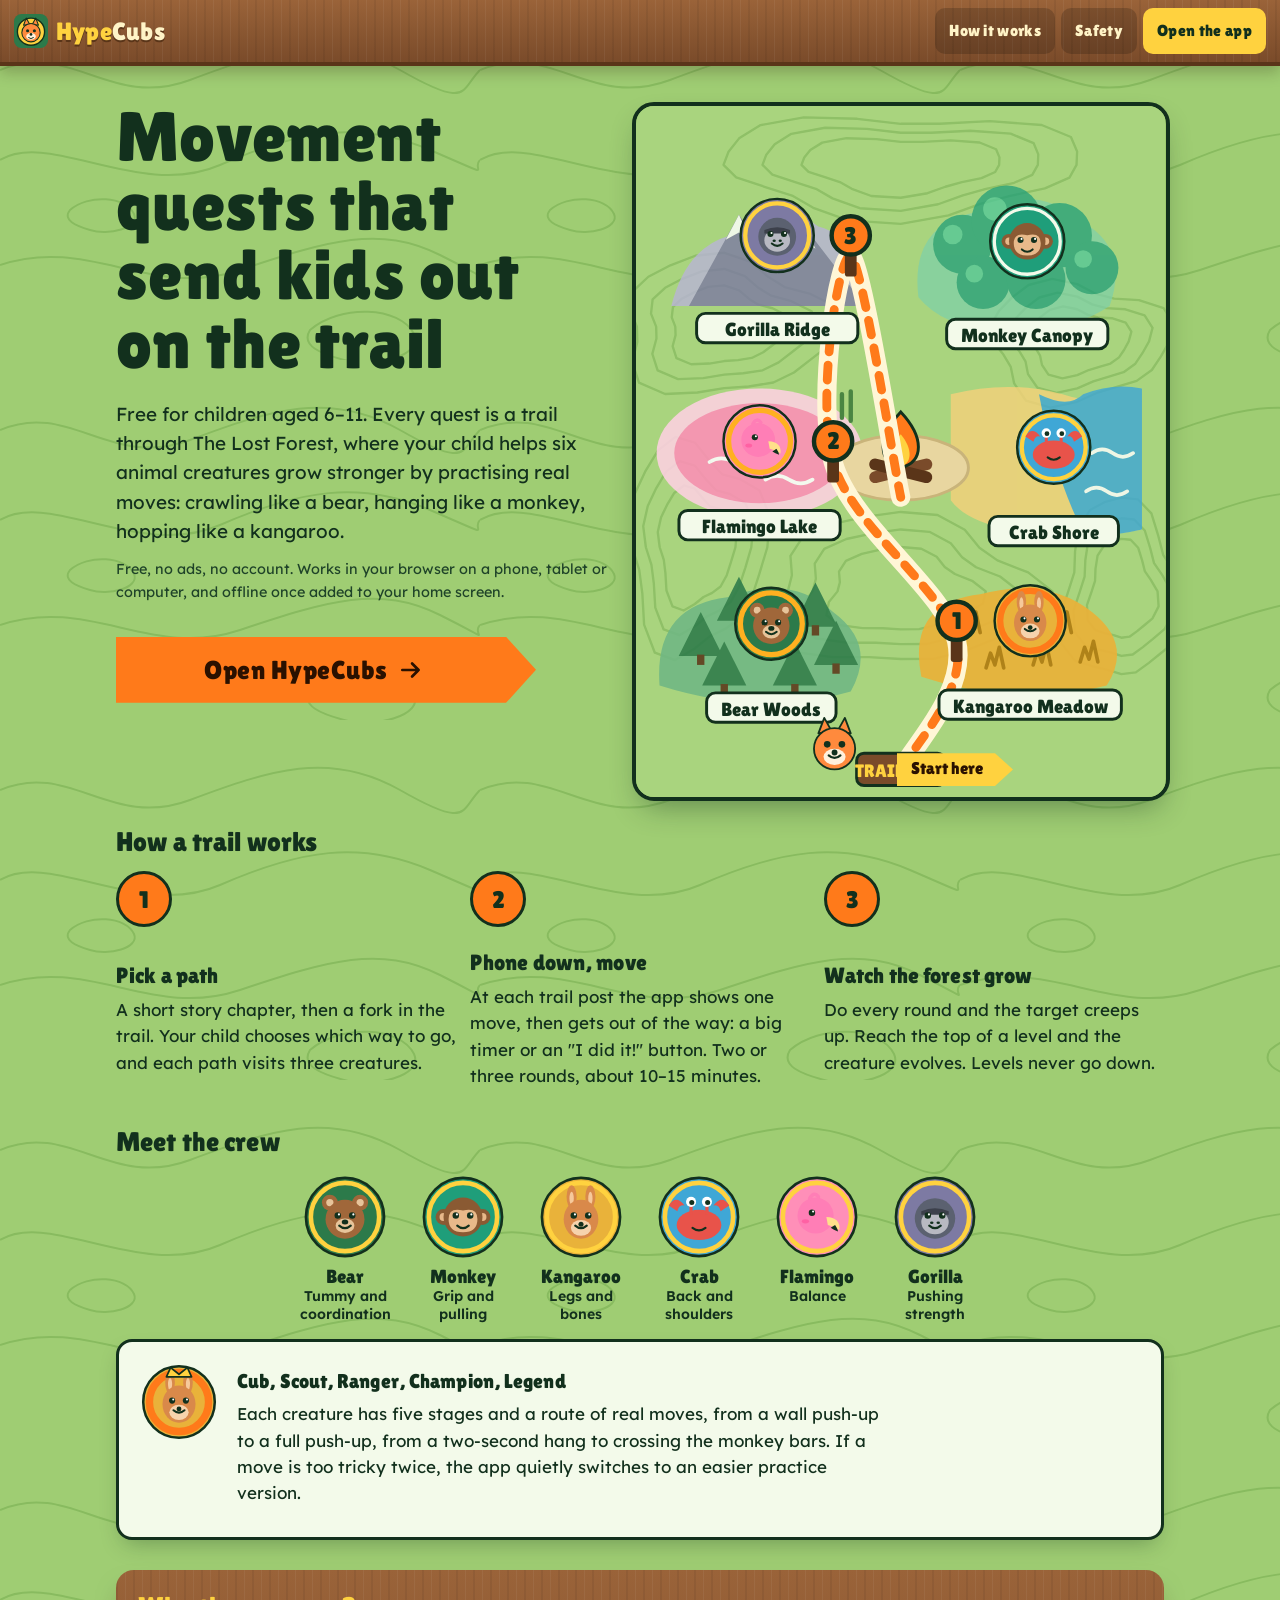
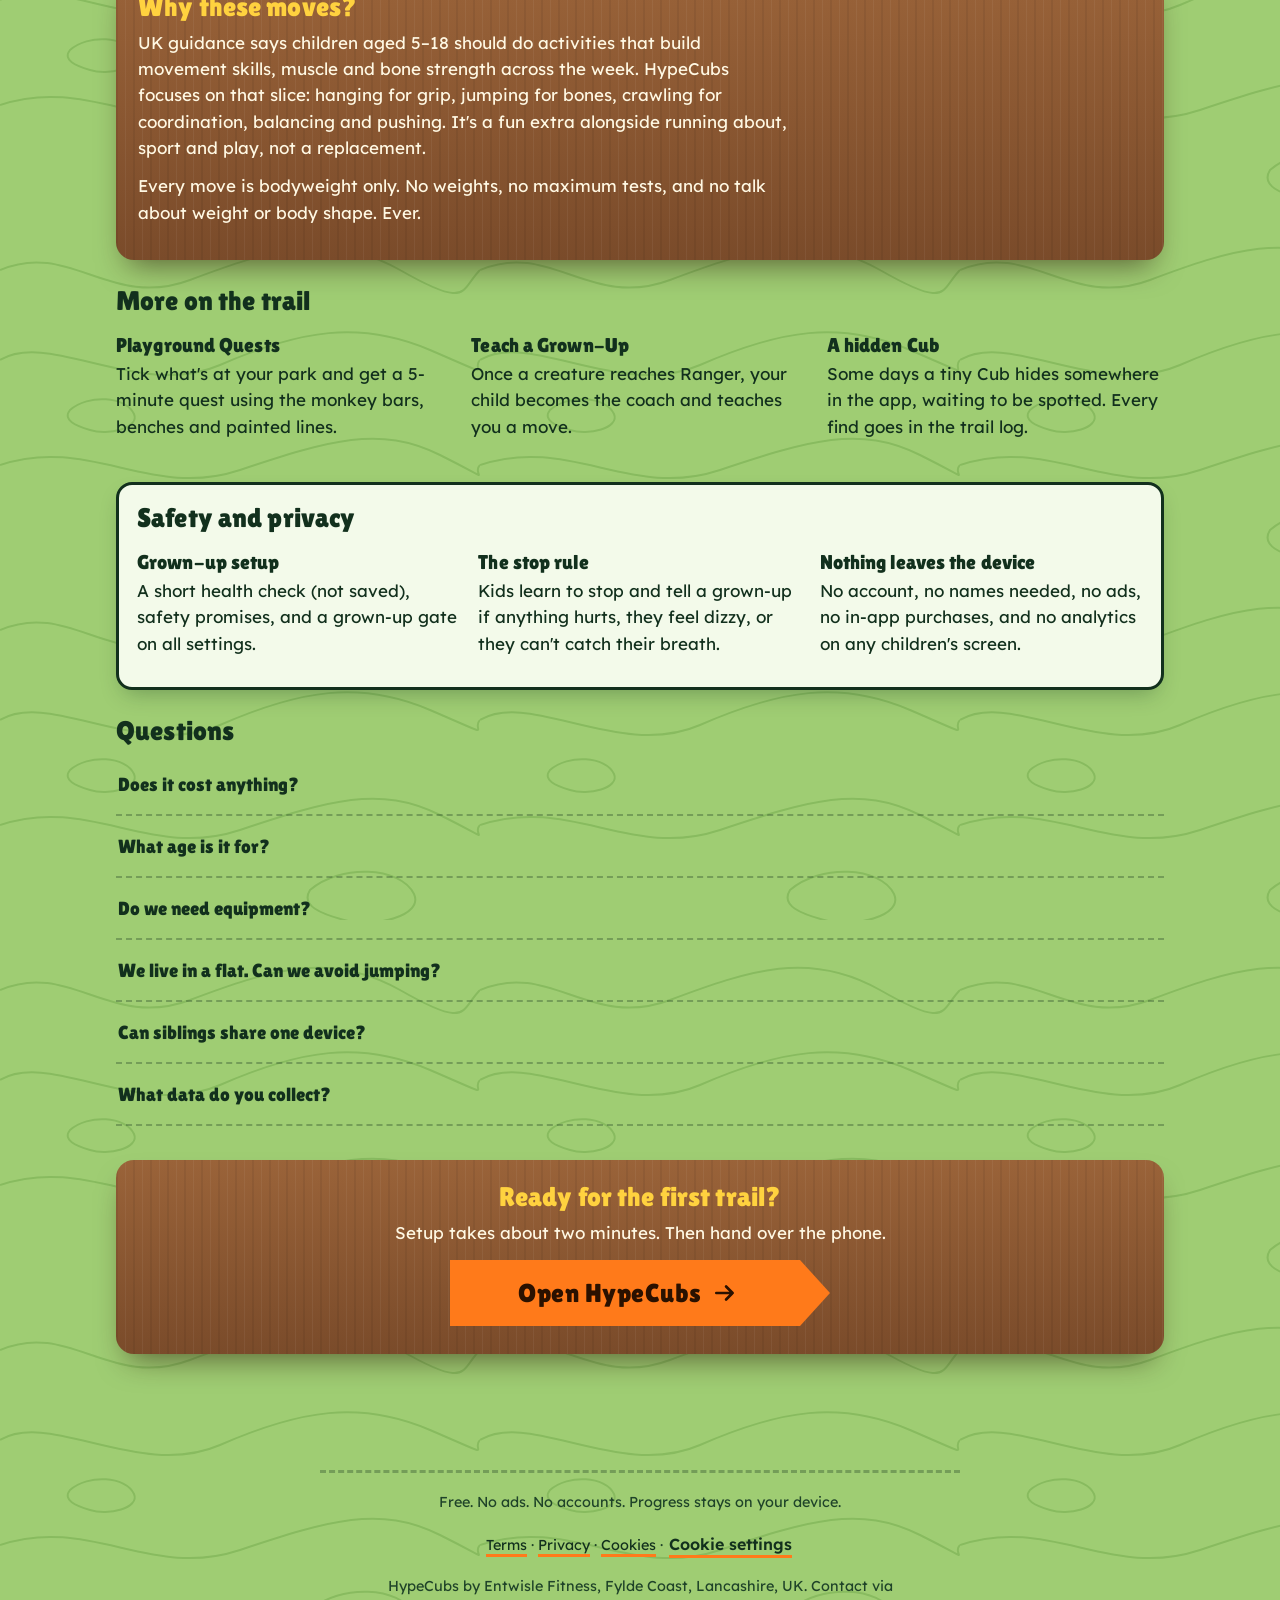
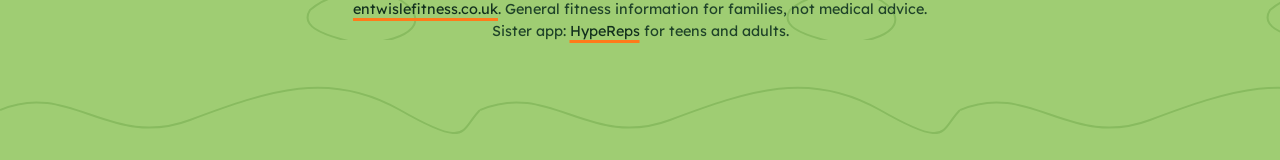
==== commit 8f4d4e89: "Second finish-review batch: trailhead CTA, moss ground, alignment Co-Authored-By: Claude Opus 5.5 <n" ====
--- a/index.html
+++ b/index.html
@@ -35,10 +35,10 @@
 <main id="main" class="doc land" tabindex="-1">
   <section class="hero-trail">
     <h1>Movement quests that send kids out on the trail</h1>
-    <a class="hero-map mapwrap" href="app.html" aria-label="Start at the trailhead: open HypeCubs"><svg class="map" viewBox="0 0 360 470" role="img" aria-label="Example HypeCubs forest map with a trail through Kangaroo Meadow, Flamingo Lake and Gorilla Ridge"><rect width="360" height="470" fill="#a9d47e"/><g fill="none" stroke="#8fc067" stroke-width="1.6" stroke-linejoin="round"><path d="M140.6 150.0 L131.4 162.6 L118.9 172.3 L107.4 181.2 L93.4 188.0 L76.6 190.7 L60.0 191.8 L41.7 194.8 L19.8 195.8 L2.0 188.1 L-2.6 173.8 L0.9 160.4 L0.6 150.0 L-3.8 138.8 L-2.4 126.3 L8.4 116.1 L23.4 108.3 L40.3 101.8 L60.0 99.8 L78.0 106.0 L89.8 116.1 L101.0 123.1 L118.6 127.8 L136.2 136.6 L140.6 150.0Z"/><path d="M122.9 150.0 L115.7 159.8 L105.9 167.4 L97.0 174.3 L86.1 179.7 L72.9 181.7 L60.0 182.6 L45.7 185.0 L28.6 185.7 L14.7 179.7 L11.1 168.5 L13.9 158.1 L13.7 150.0 L10.2 141.2 L11.3 131.5 L19.8 123.6 L31.5 117.5 L44.7 112.4 L60.0 110.8 L74.0 115.6 L83.2 123.6 L92.0 129.0 L105.7 132.7 L119.4 139.5 L122.9 150.0Z"/><path d="M105.1 150.0 L100.0 157.0 L93.0 162.5 L86.5 167.4 L78.7 171.3 L69.3 172.8 L60.0 173.4 L49.8 175.1 L37.5 175.6 L27.5 171.4 L24.9 163.3 L26.9 155.8 L26.7 150.0 L24.3 143.7 L25.1 136.7 L31.1 131.0 L39.5 126.7 L49.0 123.0 L60.0 121.9 L70.1 125.3 L76.7 131.0 L82.9 134.9 L92.8 137.5 L102.6 142.5 L105.1 150.0Z"/><path d="M362.6 160.0 L356.9 170.2 L350.7 179.5 L340.4 186.9 L326.9 191.0 L314.0 194.8 L300.0 201.1 L281.9 205.1 L265.1 200.3 L257.1 188.6 L254.8 177.4 L249.8 169.0 L242.6 160.0 L241.0 149.5 L246.7 139.5 L255.5 130.3 L266.9 121.7 L282.9 117.6 L300.0 121.1 L312.9 127.8 L325.1 131.0 L341.9 132.0 L358.7 137.4 L365.7 148.3 L362.6 160.0Z"/><path d="M348.8 160.0 L344.4 167.9 L339.5 175.2 L331.5 181.0 L321.0 184.2 L310.9 187.2 L300.0 192.0 L285.9 195.1 L272.8 191.4 L266.5 182.3 L264.8 173.6 L260.8 167.0 L255.2 160.0 L254.0 151.8 L258.5 144.0 L265.3 136.9 L274.2 130.2 L286.7 126.9 L300.0 129.6 L310.1 134.9 L319.6 137.4 L332.7 138.2 L345.8 142.4 L351.2 150.8 L348.8 160.0Z"/><path d="M335.0 160.0 L331.9 165.7 L328.4 170.9 L322.6 175.1 L315.0 177.4 L307.8 179.5 L300.0 183.0 L289.9 185.2 L280.4 182.6 L276.0 176.0 L274.7 169.7 L271.9 165.0 L267.8 160.0 L266.9 154.1 L270.2 148.5 L275.1 143.4 L281.4 138.6 L290.4 136.2 L300.0 138.2 L307.3 142.0 L314.0 143.8 L323.5 144.3 L332.9 147.3 L336.8 153.4 L335.0 160.0Z"/><path d="M283.2 330.0 L279.9 344.9 L260.9 355.9 L240.7 363.7 L222.6 371.0 L202.1 375.9 L180.0 376.0 L158.4 374.7 L133.5 374.7 L106.2 371.0 L89.8 358.9 L92.7 343.0 L103.2 330.0 L106.0 319.0 L105.0 305.9 L113.4 293.0 L132.6 284.4 L155.5 279.3 L180.0 276.0 L205.0 278.1 L223.5 288.1 L233.5 300.3 L245.7 308.9 L266.6 317.1 L283.2 330.0Z"/><path d="M260.5 330.0 L257.9 341.6 L243.1 350.2 L227.3 356.3 L213.2 362.0 L197.3 365.8 L180.0 365.9 L163.2 364.9 L143.8 364.9 L122.4 362.0 L109.6 352.6 L111.9 340.1 L120.1 330.0 L122.3 321.4 L121.5 311.2 L128.0 301.1 L143.0 294.4 L160.9 290.5 L180.0 287.9 L199.5 289.5 L214.0 297.3 L221.7 306.8 L231.2 313.6 L247.5 319.9 L260.5 330.0Z"/><path d="M237.8 330.0 L235.9 338.3 L225.3 344.5 L214.0 348.9 L203.9 353.0 L192.4 355.7 L180.0 355.8 L167.9 355.1 L154.0 355.0 L138.7 353.0 L129.5 346.2 L131.1 337.3 L137.0 330.0 L138.6 323.8 L138.0 316.5 L142.7 309.3 L153.5 304.5 L166.3 301.6 L180.0 299.8 L194.0 301.0 L204.4 306.5 L209.9 313.4 L216.8 318.2 L228.5 322.8 L237.8 330.0Z"/><path d="M299.5 40.0 L294.7 48.7 L278.0 56.0 L254.4 61.1 L234.1 66.5 L212.5 74.4 L180.0 80.1 L144.3 77.8 L120.5 69.2 L106.1 60.9 L87.9 55.1 L68.1 48.5 L59.5 40.0 L62.9 31.1 L70.1 22.0 L84.7 13.0 L114.1 7.7 L150.4 8.7 L180.0 12.1 L206.4 12.1 L240.5 10.3 L275.8 12.9 L295.7 21.1 L299.9 30.9 L299.5 40.0Z"/><path d="M273.2 40.0 L269.4 46.8 L256.4 52.5 L238.0 56.4 L222.2 60.7 L205.4 66.8 L180.0 71.3 L152.1 69.5 L133.6 62.8 L122.3 56.3 L108.2 51.8 L92.7 46.6 L86.0 40.0 L88.6 33.1 L94.3 26.0 L105.6 18.9 L128.6 14.8 L156.9 15.6 L180.0 18.2 L200.6 18.2 L227.2 16.8 L254.7 18.8 L270.3 25.2 L273.5 32.9 L273.2 40.0Z"/><path d="M246.9 40.0 L244.2 44.9 L234.9 49.0 L221.6 51.8 L210.3 54.9 L198.2 59.3 L180.0 62.4 L160.0 61.2 L146.7 56.3 L138.6 51.7 L128.4 48.4 L117.3 44.8 L112.5 40.0 L114.4 35.0 L118.5 29.9 L126.6 24.9 L143.1 21.9 L163.4 22.5 L180.0 24.4 L194.8 24.4 L213.9 23.4 L233.6 24.8 L244.8 29.4 L247.1 34.9 L246.9 40.0Z"/><path d="M89.3 300.0 L83.9 317.9 L78.7 334.0 L71.3 347.6 L61.0 355.3 L50.6 360.3 L40.0 368.8 L26.5 376.7 L12.8 371.7 L5.5 352.6 L4.3 331.4 L2.2 315.4 L-2.7 300.0 L-5.0 281.7 L-1.0 264.0 L6.2 248.6 L15.0 234.1 L26.8 225.0 L40.0 228.8 L50.3 241.5 L58.8 250.5 L70.5 253.6 L84.0 261.4 L91.1 279.2 L89.3 300.0Z"/><path d="M78.4 300.0 L74.3 314.0 L70.2 326.5 L64.4 337.1 L56.4 343.2 L48.3 347.0 L40.0 353.7 L29.5 359.8 L18.8 355.9 L13.1 341.0 L12.1 324.5 L10.5 312.0 L6.7 300.0 L4.9 285.7 L8.0 271.9 L13.7 259.9 L20.5 248.6 L29.7 241.5 L40.0 244.5 L48.0 254.4 L54.7 261.4 L63.8 263.8 L74.3 269.9 L79.9 283.7 L78.4 300.0Z"/><path d="M67.6 300.0 L64.6 310.0 L61.7 319.0 L57.5 326.7 L51.8 331.0 L45.9 333.8 L40.0 338.6 L32.4 343.0 L24.8 340.2 L20.7 329.4 L20.0 317.6 L18.9 308.6 L16.1 300.0 L14.8 289.7 L17.0 279.8 L21.1 271.2 L26.0 263.1 L32.6 258.0 L40.0 260.2 L45.8 267.2 L50.5 272.3 L57.1 274.0 L64.6 278.4 L68.6 288.3 L67.6 300.0Z"/><path d="M373.9 330.0 L375.3 348.2 L367.8 362.7 L357.6 371.4 L348.7 378.6 L339.8 385.1 L330.0 386.3 L320.5 383.3 L310.4 380.9 L298.5 377.2 L289.2 365.4 L288.3 346.8 L293.9 330.0 L298.0 317.1 L298.5 302.7 L301.0 286.5 L308.7 274.7 L319.1 269.1 L330.0 266.3 L341.2 267.4 L350.4 277.0 L355.1 292.3 L358.5 305.4 L365.6 315.7 L373.9 330.0Z"/><path d="M364.2 330.0 L365.3 344.2 L359.5 355.5 L351.5 362.3 L344.6 367.9 L337.7 372.9 L330.0 373.9 L322.6 371.5 L314.7 369.7 L305.5 366.8 L298.2 357.6 L297.5 343.1 L301.8 330.0 L305.0 320.0 L305.5 308.7 L307.4 296.1 L313.4 286.9 L321.5 282.5 L330.0 280.3 L338.7 281.1 L345.9 288.6 L349.6 300.6 L352.2 310.8 L357.7 318.8 L364.2 330.0Z"/><path d="M354.6 330.0 L355.3 340.2 L351.2 348.3 L345.4 353.2 L340.5 357.2 L335.5 360.8 L330.0 361.5 L324.7 359.8 L319.0 358.5 L312.4 356.4 L307.1 349.8 L306.6 339.4 L309.8 330.0 L312.1 322.8 L312.4 314.7 L313.8 305.7 L318.1 299.0 L323.9 295.9 L330.0 294.3 L336.3 294.9 L341.4 300.3 L344.1 308.9 L345.9 316.2 L349.9 322.0 L354.6 330.0Z"/></g><g opacity="0.87"><path d="M16 394 q-4 -54 46 -60 q44 -16 72 10 q30 22 12 54 q-60 18 -130 -4z" fill="#6fb784"/><path d="M44 344 l-15 30 h30 z" fill="#2c7a4a"/><rect x="41.5" y="373" width="5" height="7" fill="#5a3519"/><path d="M70 320 l-15 30 h30 z" fill="#2c7a4a"/><rect x="67.5" y="349" width="5" height="7" fill="#5a3519"/><path d="M96 340 l-15 30 h30 z" fill="#2c7a4a"/><rect x="93.5" y="369" width="5" height="7" fill="#5a3519"/><path d="M122 324 l-15 30 h30 z" fill="#2c7a4a"/><rect x="119.5" y="353" width="5" height="7" fill="#5a3519"/><path d="M60 364 l-15 30 h30 z" fill="#2c7a4a"/><rect x="57.5" y="393" width="5" height="7" fill="#5a3519"/><path d="M108 364 l-15 30 h30 z" fill="#2c7a4a"/><rect x="105.5" y="393" width="5" height="7" fill="#5a3519"/><path d="M136 350 l-15 30 h30 z" fill="#2c7a4a"/><rect x="133.5" y="379" width="5" height="7" fill="#5a3519"/></g><g opacity="0.8049999999999999"><path d="M24 136 q10 -40 40 -48 q30 -30 60 -6 q30 8 38 54 z" fill="#b9b4d6"/><path d="M36 136 l34 -62 l26 40 l20 -30 l40 52z" fill="#7d7aa3"/><path d="M70 74 l-9 17 l9 -5 l8 6z M116 84 l-7 12 l7 -3 l6 4z" fill="#fff"/></g><g opacity="0.935"><path d="M194 388 q-10 -50 40 -56 q46 -12 76 12 q28 22 10 50 q-60 16 -126 -6z" fill="#e9b23a"/><path d="M222 358 l3 -10 l3 8 l3 -12 l3 14" stroke="#b07d12" stroke-width="2.5" fill="none" stroke-linecap="round" stroke-linejoin="round"/><path d="M252 344 l3 -10 l3 8 l3 -12 l3 14" stroke="#b07d12" stroke-width="2.5" fill="none" stroke-linecap="round" stroke-linejoin="round"/><path d="M284 358 l3 -10 l3 8 l3 -12 l3 14" stroke="#b07d12" stroke-width="2.5" fill="none" stroke-linecap="round" stroke-linejoin="round"/><path d="M302 378 l3 -10 l3 8 l3 -12 l3 14" stroke="#b07d12" stroke-width="2.5" fill="none" stroke-linecap="round" stroke-linejoin="round"/><path d="M238 382 l3 -10 l3 8 l3 -12 l3 14" stroke="#b07d12" stroke-width="2.5" fill="none" stroke-linecap="round" stroke-linejoin="round"/><path d="M270 380 l3 -10 l3 8 l3 -12 l3 14" stroke="#b07d12" stroke-width="2.5" fill="none" stroke-linecap="round" stroke-linejoin="round"/></g><g opacity="0.8049999999999999"><path d="M214 196 q40 -10 76 0 q30 10 54 -4 v96 q-50 10 -90 0 q-30 -6 -40 -20z" fill="#f5d27a"/><path d="M274 196 q20 10 30 0 q20 -8 40 -4 v96 q-26 6 -40 2 q-20 -40 -30 -94z" fill="#3fa7d6"/><path d="M310 236 q7 -5 14 0 t14 0 M306 262 q7 -5 14 0 t14 0" stroke="#fff" stroke-width="2.5" fill="none" stroke-linecap="round"/></g><g opacity="0.87"><ellipse cx="84" cy="236" rx="70" ry="44" fill="#ffd1e3"/><ellipse cx="84" cy="236" rx="58" ry="34" fill="#ff8fb8"/><path d="M50 242 q8 -5 16 0 t16 0 M88 254 q8 -5 16 0 t16 0" stroke="#fff" stroke-width="2.5" fill="none" stroke-linecap="round"/><path d="M140 212 v-16 M146 214 v-20 M134 216 v-12" stroke="#3d7a3a" stroke-width="3" stroke-linecap="round"/></g><g opacity="0.74"><path d="M192 130 q-6 -50 40 -58 q40 -20 70 6 q34 18 20 58 q-30 20 -70 14 q-40 4 -60 -20z" fill="#7fd0a9"/><circle cx="222" cy="94" r="20" fill="#1f9e7a"/><circle cx="215.33333333333334" cy="87.33333333333333" r="6.666666666666667" fill="#4fc79a"/><circle cx="252" cy="78" r="24" fill="#1f9e7a"/><circle cx="244" cy="70" r="8" fill="#4fc79a"/><circle cx="288" cy="88" r="22" fill="#1f9e7a"/><circle cx="280.6666666666667" cy="80.66666666666667" r="7.333333333333333" fill="#4fc79a"/><circle cx="310" cy="110" r="18" fill="#1f9e7a"/><circle cx="304" cy="104" r="6" fill="#4fc79a"/><circle cx="236" cy="120" r="18" fill="#1f9e7a"/><circle cx="230" cy="114" r="6" fill="#4fc79a"/><circle cx="272" cy="118" r="20" fill="#1f9e7a"/><circle cx="265.3333333333333" cy="111.33333333333333" r="6.666666666666667" fill="#4fc79a"/></g><ellipse cx="180" cy="246" rx="46" ry="22" fill="#e8d6a0" stroke="#c9b47a" stroke-width="2"/><rect x="158" y="244" width="44" height="8" rx="4" fill="#7a4b2a" transform="rotate(-14 180 248)"/><rect x="158" y="244" width="44" height="8" rx="4" fill="#5a3519" transform="rotate(14 180 248)"/><path d="M180 208 C 196 225.1, 196 242, 180 246 C 164 242, 164 225.1, 180 208Z" fill="#ff7a1a" stroke="#12301d" stroke-width="2"/><path d="M180 223.2 C 188 232.7, 188 243, 180 245 C 172 243, 172 232.7, 180 223.2Z" fill="#ffd23f"/><path d="M180 452 C186.3 437.3 225.7 399.0 218 364 C210.3 329.0 146.0 285.7 134 242 C122.0 198.3 138.3 98.0 146 102 C153.7 106.0 174.3 238.7 180 266" stroke="#fff6d6" stroke-width="13" fill="none" stroke-linecap="round" pathLength="1"/><path d="M180 452 C186.3 437.3 225.7 399.0 218 364 C210.3 329.0 146.0 285.7 134 242 C122.0 198.3 138.3 98.0 146 102 C153.7 106.0 174.3 238.7 180 266" stroke="#ff7a1a" stroke-width="6" fill="none" stroke-linecap="round" stroke-dasharray="10 9"/><g style="animation-delay:0s"><rect x="214" y="356" width="8" height="22" rx="2" fill="#5a3519"/><circle cx="218" cy="350" r="13" fill="#ff7a1a" stroke="#12301d" stroke-width="3"/><text x="218" y="355.5" text-anchor="middle" font-size="16" fill="#12301d">1</text></g><g style="animation-delay:0s"><rect x="130" y="234" width="8" height="22" rx="2" fill="#5a3519"/><circle cx="134" cy="228" r="13" fill="#ff7a1a" stroke="#12301d" stroke-width="3"/><text x="134" y="233.5" text-anchor="middle" font-size="16" fill="#12301d">2</text></g><g style="animation-delay:0s"><rect x="142" y="94" width="8" height="22" rx="2" fill="#5a3519"/><circle cx="146" cy="88" r="13" fill="#ff7a1a" stroke="#12301d" stroke-width="3"/><text x="146" y="93.5" text-anchor="middle" font-size="16" fill="#12301d">3</text></g><svg x="64" y="324" viewBox="0 0 100 100" width="56" height="56" aria-hidden="true" focusable="false"><circle cx="50" cy="50" r="43.8" fill="#2c7a4a" stroke="#12301d" stroke-width="3"/><circle cx="50" cy="50" r="37.6" fill="none" stroke="#ffb020" stroke-width="6.4"/><g transform="translate(9 9) scale(.82)"><circle cx="29" cy="30" r="11" fill="#a0673a"/><circle cx="71" cy="30" r="11" fill="#a0673a"/><circle cx="29" cy="30" r="5" fill="#e7c49a"/><circle cx="71" cy="30" r="5" fill="#e7c49a"/><circle cx="50" cy="53" r="27" fill="#a0673a"/><ellipse cx="50" cy="62" rx="13" ry="10" fill="#e7c49a"/><ellipse cx="50" cy="57" rx="4.5" ry="3.5" fill="#12301d"/><circle cx="40" cy="48" r="4.5" fill="#12301d"/><circle cx="60" cy="48" r="4.5" fill="#12301d"/><circle cx="41.6" cy="46.4" r="1.5" fill="#fff"/><circle cx="61.6" cy="46.4" r="1.5" fill="#fff"/><path d="M42 62 q8 7 16 0" stroke="#12301d" stroke-width="3" fill="none" stroke-linecap="round"/></g></svg><rect x="48" y="399" width="88" height="20" rx="6" fill="#f3faea" stroke="#12301d" stroke-width="2"/><text x="92" y="414.5" text-anchor="middle" font-size="13" fill="#12301d">Bear Woods</text><svg x="68" y="60" viewBox="0 0 100 100" width="56" height="56" aria-hidden="true" focusable="false"><circle cx="50" cy="50" r="44.4" fill="#7d7aa3" stroke="#12301d" stroke-width="3"/><circle cx="50" cy="50" r="38.8" fill="none" stroke="#ffd23f" stroke-width="5.2"/><g transform="translate(9 9) scale(.82)"><circle cx="50" cy="52" r="28" fill="#5b6170"/><ellipse cx="50" cy="57" rx="19" ry="17" fill="#b8b9c2"/><path d="M31 42 q19 -8 38 0 v5 h-38z" fill="#3c404b"/><circle cx="40" cy="48" r="4.5" fill="#12301d"/><circle cx="60" cy="48" r="4.5" fill="#12301d"/><circle cx="41.6" cy="46.4" r="1.5" fill="#fff"/><circle cx="61.6" cy="46.4" r="1.5" fill="#fff"/><ellipse cx="45.5" cy="58" rx="2.4" ry="1.8" fill="#12301d"/><ellipse cx="54.5" cy="58" rx="2.4" ry="1.8" fill="#12301d"/><path d="M42 62 q8 7 16 0" stroke="#12301d" stroke-width="3" fill="none" stroke-linecap="round"/></g></svg><rect x="41.199999999999996" y="141" width="109.60000000000001" height="20" rx="6" fill="#f3faea" stroke="#12301d" stroke-width="2"/><text x="96" y="156.5" text-anchor="middle" font-size="13" fill="#12301d">Gorilla Ridge</text><svg x="240" y="322" viewBox="0 0 100 100" width="56" height="56" aria-hidden="true" focusable="false"><circle cx="50" cy="50" r="43.2" fill="#e9b23a" stroke="#12301d" stroke-width="3"/><circle cx="50" cy="50" r="36.4" fill="none" stroke="#ff7a1a" stroke-width="7.6"/><g transform="translate(9 9) scale(.82)"><ellipse cx="37" cy="22" rx="7" ry="16" fill="#d9894a"/><ellipse cx="63" cy="22" rx="7" ry="16" fill="#d9894a"/><ellipse cx="37" cy="24" rx="3" ry="9" fill="#f6c99b"/><ellipse cx="63" cy="24" rx="3" ry="9" fill="#f6c99b"/><ellipse cx="50" cy="53" rx="24" ry="27" fill="#d9894a"/><ellipse cx="50" cy="65" rx="14" ry="11" fill="#f6d3ad"/><circle cx="50" cy="60" r="3.5" fill="#12301d"/><circle cx="40" cy="48" r="4.5" fill="#12301d"/><circle cx="60" cy="48" r="4.5" fill="#12301d"/><circle cx="41.6" cy="46.4" r="1.5" fill="#fff"/><circle cx="61.6" cy="46.4" r="1.5" fill="#fff"/><path d="M42 62 q8 7 16 0" stroke="#12301d" stroke-width="3" fill="none" stroke-linecap="round"/></g></svg><rect x="206" y="397" width="124" height="20" rx="6" fill="#f3faea" stroke="#12301d" stroke-width="2"/><text x="268" y="412.5" text-anchor="middle" font-size="13" fill="#12301d">Kangaroo Meadow</text><svg x="256" y="204" viewBox="0 0 100 100" width="56" height="56" aria-hidden="true" focusable="false"><circle cx="50" cy="50" r="44.4" fill="#3fa7d6" stroke="#12301d" stroke-width="3"/><circle cx="50" cy="50" r="38.8" fill="none" stroke="#ffd23f" stroke-width="5.2"/><g transform="translate(9 9) scale(.82)"><path d="M8 34 q10 -16 22 0 q-8 -2 -10 8z" fill="#e8534a"/><path d="M92 34 q-10 -16 -22 0 q8 -2 10 8z" fill="#e8534a"/><ellipse cx="50" cy="61" rx="31" ry="21" fill="#e8534a"/><path d="M39 44 v-12 M61 44 v-12" stroke="#e8534a" stroke-width="4.5" stroke-linecap="round"/><circle cx="39" cy="29" r="7" fill="#fff"/><circle cx="61" cy="29" r="7" fill="#fff"/><circle cx="40" cy="30" r="3.5" fill="#12301d"/><circle cx="62" cy="30" r="3.5" fill="#12301d"/><path d="M41 65 q9 7 18 0" stroke="#12301d" stroke-width="3" fill="none" stroke-linecap="round"/></g></svg><rect x="240" y="279" width="88" height="20" rx="6" fill="#f3faea" stroke="#12301d" stroke-width="2"/><text x="284" y="294.5" text-anchor="middle" font-size="13" fill="#12301d">Crab Shore</text><svg x="56" y="200" viewBox="0 0 100 100" width="56" height="56" aria-hidden="true" focusable="false"><circle cx="50" cy="50" r="43.8" fill="#ff8fb8" stroke="#12301d" stroke-width="3"/><circle cx="50" cy="50" r="37.6" fill="none" stroke="#ffb020" stroke-width="6.4"/><g transform="translate(9 9) scale(.82)"><circle cx="48" cy="48" r="25" fill="#ff7eb6"/><path d="M63 50 q20 1 18 18 q-7 -5 -16 -7z" fill="#ffe08a"/><path d="M75 61 q4 6 4 9 q-6 -2 -10 -5z" fill="#12301d"/><circle cx="43" cy="44" r="4.5" fill="#12301d"/><circle cx="44.6" cy="42.4" r="1.5" fill="#fff"/><ellipse cx="34" cy="56" rx="5" ry="3" fill="#ff4f97" opacity=".6"/><path d="M40 24 q6 -10 12 -2" stroke="#ff7eb6" stroke-width="5" fill="none" stroke-linecap="round"/></g></svg><rect x="29.199999999999996" y="275" width="109.60000000000001" height="20" rx="6" fill="#f3faea" stroke="#12301d" stroke-width="2"/><text x="84" y="290.5" text-anchor="middle" font-size="13" fill="#12301d">Flamingo Lake</text><svg x="238" y="64" viewBox="0 0 100 100" width="56" height="56" aria-hidden="true" focusable="false"><circle cx="50" cy="50" r="45" fill="#1f9e7a" stroke="#12301d" stroke-width="3"/><circle cx="50" cy="50" r="40" fill="none" stroke="#f3faea" stroke-width="4"/><g transform="translate(9 9) scale(.82)"><circle cx="23" cy="50" r="11" fill="#8a5a33"/><circle cx="77" cy="50" r="11" fill="#8a5a33"/><circle cx="23" cy="50" r="5.5" fill="#e8b98a"/><circle cx="77" cy="50" r="5.5" fill="#e8b98a"/><circle cx="50" cy="50" r="27" fill="#8a5a33"/><path d="M30 53 q0 -17 20 -12 q20 -5 20 12 q0 18 -20 18 q-20 0 -20 -18z" fill="#e8b98a"/><circle cx="40" cy="48" r="4.5" fill="#12301d"/><circle cx="60" cy="48" r="4.5" fill="#12301d"/><circle cx="41.6" cy="46.4" r="1.5" fill="#fff"/><circle cx="61.6" cy="46.4" r="1.5" fill="#fff"/><path d="M42 62 q8 7 16 0" stroke="#12301d" stroke-width="3" fill="none" stroke-linecap="round"/></g></svg><rect x="211.2" y="145" width="109.60000000000001" height="20" rx="6" fill="#f3faea" stroke="#12301d" stroke-width="2"/><text x="266" y="160.5" text-anchor="middle" font-size="13" fill="#12301d">Monkey Canopy</text><rect x="150" y="440" width="60" height="22" rx="5" fill="#7a4b2a" stroke="#12301d" stroke-width="2"/><text x="180" y="456" text-anchor="middle" font-size="12" fill="#ffd23f">TRAILHEAD</text><g transform="translate(110 410) scale(0.5)"><path d="M28 33 L36 12 L46 30 Z" fill="#ff8a3d" stroke="#12301d" stroke-width="2.5" stroke-linejoin="round"/><path d="M72 33 L64 12 L54 30 Z" fill="#ff8a3d" stroke="#12301d" stroke-width="2.5" stroke-linejoin="round"/><circle cx="50" cy="54" r="28" fill="#ff8a3d" stroke="#12301d" stroke-width="2.5"/><ellipse cx="50" cy="65" rx="15" ry="11" fill="#fff1dd"/><circle cx="50" cy="59" r="4" fill="#12301d"/><circle cx="40" cy="48" r="4.5" fill="#12301d"/><circle cx="60" cy="48" r="4.5" fill="#12301d"/><path d="M42 63 q8 7 16 0" stroke="#12301d" stroke-width="3" fill="none" stroke-linecap="round"/></g></svg></a>
+    <a class="hero-map mapwrap" href="app.html" aria-label="Start at the trailhead: open HypeCubs"><svg class="map" viewBox="0 0 360 470" role="img" aria-label="Example HypeCubs forest map with a trail through Kangaroo Meadow, Flamingo Lake and Gorilla Ridge"><rect width="360" height="470" fill="#a9d47e"/><g fill="none" stroke="#8fc067" stroke-width="1.6" stroke-linejoin="round"><path d="M140.6 150.0 L131.4 162.6 L118.9 172.3 L107.4 181.2 L93.4 188.0 L76.6 190.7 L60.0 191.8 L41.7 194.8 L19.8 195.8 L2.0 188.1 L-2.6 173.8 L0.9 160.4 L0.6 150.0 L-3.8 138.8 L-2.4 126.3 L8.4 116.1 L23.4 108.3 L40.3 101.8 L60.0 99.8 L78.0 106.0 L89.8 116.1 L101.0 123.1 L118.6 127.8 L136.2 136.6 L140.6 150.0Z"/><path d="M122.9 150.0 L115.7 159.8 L105.9 167.4 L97.0 174.3 L86.1 179.7 L72.9 181.7 L60.0 182.6 L45.7 185.0 L28.6 185.7 L14.7 179.7 L11.1 168.5 L13.9 158.1 L13.7 150.0 L10.2 141.2 L11.3 131.5 L19.8 123.6 L31.5 117.5 L44.7 112.4 L60.0 110.8 L74.0 115.6 L83.2 123.6 L92.0 129.0 L105.7 132.7 L119.4 139.5 L122.9 150.0Z"/><path d="M105.1 150.0 L100.0 157.0 L93.0 162.5 L86.5 167.4 L78.7 171.3 L69.3 172.8 L60.0 173.4 L49.8 175.1 L37.5 175.6 L27.5 171.4 L24.9 163.3 L26.9 155.8 L26.7 150.0 L24.3 143.7 L25.1 136.7 L31.1 131.0 L39.5 126.7 L49.0 123.0 L60.0 121.9 L70.1 125.3 L76.7 131.0 L82.9 134.9 L92.8 137.5 L102.6 142.5 L105.1 150.0Z"/><path d="M362.6 160.0 L356.9 170.2 L350.7 179.5 L340.4 186.9 L326.9 191.0 L314.0 194.8 L300.0 201.1 L281.9 205.1 L265.1 200.3 L257.1 188.6 L254.8 177.4 L249.8 169.0 L242.6 160.0 L241.0 149.5 L246.7 139.5 L255.5 130.3 L266.9 121.7 L282.9 117.6 L300.0 121.1 L312.9 127.8 L325.1 131.0 L341.9 132.0 L358.7 137.4 L365.7 148.3 L362.6 160.0Z"/><path d="M348.8 160.0 L344.4 167.9 L339.5 175.2 L331.5 181.0 L321.0 184.2 L310.9 187.2 L300.0 192.0 L285.9 195.1 L272.8 191.4 L266.5 182.3 L264.8 173.6 L260.8 167.0 L255.2 160.0 L254.0 151.8 L258.5 144.0 L265.3 136.9 L274.2 130.2 L286.7 126.9 L300.0 129.6 L310.1 134.9 L319.6 137.4 L332.7 138.2 L345.8 142.4 L351.2 150.8 L348.8 160.0Z"/><path d="M335.0 160.0 L331.9 165.7 L328.4 170.9 L322.6 175.1 L315.0 177.4 L307.8 179.5 L300.0 183.0 L289.9 185.2 L280.4 182.6 L276.0 176.0 L274.7 169.7 L271.9 165.0 L267.8 160.0 L266.9 154.1 L270.2 148.5 L275.1 143.4 L281.4 138.6 L290.4 136.2 L300.0 138.2 L307.3 142.0 L314.0 143.8 L323.5 144.3 L332.9 147.3 L336.8 153.4 L335.0 160.0Z"/><path d="M283.2 330.0 L279.9 344.9 L260.9 355.9 L240.7 363.7 L222.6 371.0 L202.1 375.9 L180.0 376.0 L158.4 374.7 L133.5 374.7 L106.2 371.0 L89.8 358.9 L92.7 343.0 L103.2 330.0 L106.0 319.0 L105.0 305.9 L113.4 293.0 L132.6 284.4 L155.5 279.3 L180.0 276.0 L205.0 278.1 L223.5 288.1 L233.5 300.3 L245.7 308.9 L266.6 317.1 L283.2 330.0Z"/><path d="M260.5 330.0 L257.9 341.6 L243.1 350.2 L227.3 356.3 L213.2 362.0 L197.3 365.8 L180.0 365.9 L163.2 364.9 L143.8 364.9 L122.4 362.0 L109.6 352.6 L111.9 340.1 L120.1 330.0 L122.3 321.4 L121.5 311.2 L128.0 301.1 L143.0 294.4 L160.9 290.5 L180.0 287.9 L199.5 289.5 L214.0 297.3 L221.7 306.8 L231.2 313.6 L247.5 319.9 L260.5 330.0Z"/><path d="M237.8 330.0 L235.9 338.3 L225.3 344.5 L214.0 348.9 L203.9 353.0 L192.4 355.7 L180.0 355.8 L167.9 355.1 L154.0 355.0 L138.7 353.0 L129.5 346.2 L131.1 337.3 L137.0 330.0 L138.6 323.8 L138.0 316.5 L142.7 309.3 L153.5 304.5 L166.3 301.6 L180.0 299.8 L194.0 301.0 L204.4 306.5 L209.9 313.4 L216.8 318.2 L228.5 322.8 L237.8 330.0Z"/><path d="M299.5 40.0 L294.7 48.7 L278.0 56.0 L254.4 61.1 L234.1 66.5 L212.5 74.4 L180.0 80.1 L144.3 77.8 L120.5 69.2 L106.1 60.9 L87.9 55.1 L68.1 48.5 L59.5 40.0 L62.9 31.1 L70.1 22.0 L84.7 13.0 L114.1 7.7 L150.4 8.7 L180.0 12.1 L206.4 12.1 L240.5 10.3 L275.8 12.9 L295.7 21.1 L299.9 30.9 L299.5 40.0Z"/><path d="M273.2 40.0 L269.4 46.8 L256.4 52.5 L238.0 56.4 L222.2 60.7 L205.4 66.8 L180.0 71.3 L152.1 69.5 L133.6 62.8 L122.3 56.3 L108.2 51.8 L92.7 46.6 L86.0 40.0 L88.6 33.1 L94.3 26.0 L105.6 18.9 L128.6 14.8 L156.9 15.6 L180.0 18.2 L200.6 18.2 L227.2 16.8 L254.7 18.8 L270.3 25.2 L273.5 32.9 L273.2 40.0Z"/><path d="M246.9 40.0 L244.2 44.9 L234.9 49.0 L221.6 51.8 L210.3 54.9 L198.2 59.3 L180.0 62.4 L160.0 61.2 L146.7 56.3 L138.6 51.7 L128.4 48.4 L117.3 44.8 L112.5 40.0 L114.4 35.0 L118.5 29.9 L126.6 24.9 L143.1 21.9 L163.4 22.5 L180.0 24.4 L194.8 24.4 L213.9 23.4 L233.6 24.8 L244.8 29.4 L247.1 34.9 L246.9 40.0Z"/><path d="M89.3 300.0 L83.9 317.9 L78.7 334.0 L71.3 347.6 L61.0 355.3 L50.6 360.3 L40.0 368.8 L26.5 376.7 L12.8 371.7 L5.5 352.6 L4.3 331.4 L2.2 315.4 L-2.7 300.0 L-5.0 281.7 L-1.0 264.0 L6.2 248.6 L15.0 234.1 L26.8 225.0 L40.0 228.8 L50.3 241.5 L58.8 250.5 L70.5 253.6 L84.0 261.4 L91.1 279.2 L89.3 300.0Z"/><path d="M78.4 300.0 L74.3 314.0 L70.2 326.5 L64.4 337.1 L56.4 343.2 L48.3 347.0 L40.0 353.7 L29.5 359.8 L18.8 355.9 L13.1 341.0 L12.1 324.5 L10.5 312.0 L6.7 300.0 L4.9 285.7 L8.0 271.9 L13.7 259.9 L20.5 248.6 L29.7 241.5 L40.0 244.5 L48.0 254.4 L54.7 261.4 L63.8 263.8 L74.3 269.9 L79.9 283.7 L78.4 300.0Z"/><path d="M67.6 300.0 L64.6 310.0 L61.7 319.0 L57.5 326.7 L51.8 331.0 L45.9 333.8 L40.0 338.6 L32.4 343.0 L24.8 340.2 L20.7 329.4 L20.0 317.6 L18.9 308.6 L16.1 300.0 L14.8 289.7 L17.0 279.8 L21.1 271.2 L26.0 263.1 L32.6 258.0 L40.0 260.2 L45.8 267.2 L50.5 272.3 L57.1 274.0 L64.6 278.4 L68.6 288.3 L67.6 300.0Z"/><path d="M373.9 330.0 L375.3 348.2 L367.8 362.7 L357.6 371.4 L348.7 378.6 L339.8 385.1 L330.0 386.3 L320.5 383.3 L310.4 380.9 L298.5 377.2 L289.2 365.4 L288.3 346.8 L293.9 330.0 L298.0 317.1 L298.5 302.7 L301.0 286.5 L308.7 274.7 L319.1 269.1 L330.0 266.3 L341.2 267.4 L350.4 277.0 L355.1 292.3 L358.5 305.4 L365.6 315.7 L373.9 330.0Z"/><path d="M364.2 330.0 L365.3 344.2 L359.5 355.5 L351.5 362.3 L344.6 367.9 L337.7 372.9 L330.0 373.9 L322.6 371.5 L314.7 369.7 L305.5 366.8 L298.2 357.6 L297.5 343.1 L301.8 330.0 L305.0 320.0 L305.5 308.7 L307.4 296.1 L313.4 286.9 L321.5 282.5 L330.0 280.3 L338.7 281.1 L345.9 288.6 L349.6 300.6 L352.2 310.8 L357.7 318.8 L364.2 330.0Z"/><path d="M354.6 330.0 L355.3 340.2 L351.2 348.3 L345.4 353.2 L340.5 357.2 L335.5 360.8 L330.0 361.5 L324.7 359.8 L319.0 358.5 L312.4 356.4 L307.1 349.8 L306.6 339.4 L309.8 330.0 L312.1 322.8 L312.4 314.7 L313.8 305.7 L318.1 299.0 L323.9 295.9 L330.0 294.3 L336.3 294.9 L341.4 300.3 L344.1 308.9 L345.9 316.2 L349.9 322.0 L354.6 330.0Z"/></g><g opacity="0.87"><path d="M16 394 q-4 -54 46 -60 q44 -16 72 10 q30 22 12 54 q-60 18 -130 -4z" fill="#6fb784"/><path d="M44 344 l-15 30 h30 z" fill="#2c7a4a"/><rect x="41.5" y="373" width="5" height="7" fill="#5a3519"/><path d="M70 320 l-15 30 h30 z" fill="#2c7a4a"/><rect x="67.5" y="349" width="5" height="7" fill="#5a3519"/><path d="M96 340 l-15 30 h30 z" fill="#2c7a4a"/><rect x="93.5" y="369" width="5" height="7" fill="#5a3519"/><path d="M122 324 l-15 30 h30 z" fill="#2c7a4a"/><rect x="119.5" y="353" width="5" height="7" fill="#5a3519"/><path d="M60 364 l-15 30 h30 z" fill="#2c7a4a"/><rect x="57.5" y="393" width="5" height="7" fill="#5a3519"/><path d="M108 364 l-15 30 h30 z" fill="#2c7a4a"/><rect x="105.5" y="393" width="5" height="7" fill="#5a3519"/><path d="M136 350 l-15 30 h30 z" fill="#2c7a4a"/><rect x="133.5" y="379" width="5" height="7" fill="#5a3519"/></g><g opacity="0.8049999999999999"><path d="M24 136 q10 -40 40 -48 q30 -30 60 -6 q30 8 38 54 z" fill="#b9b4d6"/><path d="M36 136 l34 -62 l26 40 l20 -30 l40 52z" fill="#7d7aa3"/><path d="M70 74 l-9 17 l9 -5 l8 6z M116 84 l-7 12 l7 -3 l6 4z" fill="#fff"/></g><g opacity="0.935"><path d="M194 388 q-10 -50 40 -56 q46 -12 76 12 q28 22 10 50 q-60 16 -126 -6z" fill="#e9b23a"/><path d="M222 358 l3 -10 l3 8 l3 -12 l3 14" stroke="#b07d12" stroke-width="2.5" fill="none" stroke-linecap="round" stroke-linejoin="round"/><path d="M252 344 l3 -10 l3 8 l3 -12 l3 14" stroke="#b07d12" stroke-width="2.5" fill="none" stroke-linecap="round" stroke-linejoin="round"/><path d="M284 358 l3 -10 l3 8 l3 -12 l3 14" stroke="#b07d12" stroke-width="2.5" fill="none" stroke-linecap="round" stroke-linejoin="round"/><path d="M302 378 l3 -10 l3 8 l3 -12 l3 14" stroke="#b07d12" stroke-width="2.5" fill="none" stroke-linecap="round" stroke-linejoin="round"/><path d="M238 382 l3 -10 l3 8 l3 -12 l3 14" stroke="#b07d12" stroke-width="2.5" fill="none" stroke-linecap="round" stroke-linejoin="round"/><path d="M270 380 l3 -10 l3 8 l3 -12 l3 14" stroke="#b07d12" stroke-width="2.5" fill="none" stroke-linecap="round" stroke-linejoin="round"/></g><g opacity="0.8049999999999999"><path d="M214 196 q40 -10 76 0 q30 10 54 -4 v96 q-50 10 -90 0 q-30 -6 -40 -20z" fill="#f5d27a"/><path d="M274 196 q20 10 30 0 q20 -8 40 -4 v96 q-26 6 -40 2 q-20 -40 -30 -94z" fill="#3fa7d6"/><path d="M310 236 q7 -5 14 0 t14 0 M306 262 q7 -5 14 0 t14 0" stroke="#fff" stroke-width="2.5" fill="none" stroke-linecap="round"/></g><g opacity="0.87"><ellipse cx="84" cy="236" rx="70" ry="44" fill="#ffd1e3"/><ellipse cx="84" cy="236" rx="58" ry="34" fill="#ff8fb8"/><path d="M50 242 q8 -5 16 0 t16 0 M88 254 q8 -5 16 0 t16 0" stroke="#fff" stroke-width="2.5" fill="none" stroke-linecap="round"/><path d="M140 212 v-16 M146 214 v-20 M134 216 v-12" stroke="#3d7a3a" stroke-width="3" stroke-linecap="round"/></g><g opacity="0.74"><path d="M192 130 q-6 -50 40 -58 q40 -20 70 6 q34 18 20 58 q-30 20 -70 14 q-40 4 -60 -20z" fill="#7fd0a9"/><circle cx="222" cy="94" r="20" fill="#1f9e7a"/><circle cx="215.33333333333334" cy="87.33333333333333" r="6.666666666666667" fill="#4fc79a"/><circle cx="252" cy="78" r="24" fill="#1f9e7a"/><circle cx="244" cy="70" r="8" fill="#4fc79a"/><circle cx="288" cy="88" r="22" fill="#1f9e7a"/><circle cx="280.6666666666667" cy="80.66666666666667" r="7.333333333333333" fill="#4fc79a"/><circle cx="310" cy="110" r="18" fill="#1f9e7a"/><circle cx="304" cy="104" r="6" fill="#4fc79a"/><circle cx="236" cy="120" r="18" fill="#1f9e7a"/><circle cx="230" cy="114" r="6" fill="#4fc79a"/><circle cx="272" cy="118" r="20" fill="#1f9e7a"/><circle cx="265.3333333333333" cy="111.33333333333333" r="6.666666666666667" fill="#4fc79a"/></g><ellipse cx="180" cy="246" rx="46" ry="22" fill="#e8d6a0" stroke="#c9b47a" stroke-width="2"/><rect x="158" y="244" width="44" height="8" rx="4" fill="#7a4b2a" transform="rotate(-14 180 248)"/><rect x="158" y="244" width="44" height="8" rx="4" fill="#5a3519" transform="rotate(14 180 248)"/><path d="M180 208 C 196 225.1, 196 242, 180 246 C 164 242, 164 225.1, 180 208Z" fill="#ff7a1a" stroke="#12301d" stroke-width="2"/><path d="M180 223.2 C 188 232.7, 188 243, 180 245 C 172 243, 172 232.7, 180 223.2Z" fill="#ffd23f"/><path d="M180 452 C186.3 437.3 225.7 399.0 218 364 C210.3 329.0 146.0 285.7 134 242 C122.0 198.3 138.3 98.0 146 102 C153.7 106.0 174.3 238.7 180 266" stroke="#fff6d6" stroke-width="13" fill="none" stroke-linecap="round" pathLength="1"/><path d="M180 452 C186.3 437.3 225.7 399.0 218 364 C210.3 329.0 146.0 285.7 134 242 C122.0 198.3 138.3 98.0 146 102 C153.7 106.0 174.3 238.7 180 266" stroke="#ff7a1a" stroke-width="6" fill="none" stroke-linecap="round" stroke-dasharray="10 9"/><g style="animation-delay:0s"><rect x="214" y="356" width="8" height="22" rx="2" fill="#5a3519"/><circle cx="218" cy="350" r="13" fill="#ff7a1a" stroke="#12301d" stroke-width="3"/><text x="218" y="355.5" text-anchor="middle" font-size="16" fill="#12301d">1</text></g><g style="animation-delay:0s"><rect x="130" y="234" width="8" height="22" rx="2" fill="#5a3519"/><circle cx="134" cy="228" r="13" fill="#ff7a1a" stroke="#12301d" stroke-width="3"/><text x="134" y="233.5" text-anchor="middle" font-size="16" fill="#12301d">2</text></g><g style="animation-delay:0s"><rect x="142" y="94" width="8" height="22" rx="2" fill="#5a3519"/><circle cx="146" cy="88" r="13" fill="#ff7a1a" stroke="#12301d" stroke-width="3"/><text x="146" y="93.5" text-anchor="middle" font-size="16" fill="#12301d">3</text></g><svg x="64" y="324" viewBox="0 0 100 100" width="56" height="56" aria-hidden="true" focusable="false"><circle cx="50" cy="50" r="43.8" fill="#2c7a4a" stroke="#12301d" stroke-width="3"/><circle cx="50" cy="50" r="37.6" fill="none" stroke="#ffb020" stroke-width="6.4"/><g transform="translate(9 9) scale(.82)"><circle cx="29" cy="30" r="11" fill="#a0673a"/><circle cx="71" cy="30" r="11" fill="#a0673a"/><circle cx="29" cy="30" r="5" fill="#e7c49a"/><circle cx="71" cy="30" r="5" fill="#e7c49a"/><circle cx="50" cy="53" r="27" fill="#a0673a"/><ellipse cx="50" cy="62" rx="13" ry="10" fill="#e7c49a"/><ellipse cx="50" cy="57" rx="4.5" ry="3.5" fill="#12301d"/><circle cx="40" cy="48" r="4.5" fill="#12301d"/><circle cx="60" cy="48" r="4.5" fill="#12301d"/><circle cx="41.6" cy="46.4" r="1.5" fill="#fff"/><circle cx="61.6" cy="46.4" r="1.5" fill="#fff"/><path d="M42 62 q8 7 16 0" stroke="#12301d" stroke-width="3" fill="none" stroke-linecap="round"/></g></svg><rect x="48" y="399" width="88" height="20" rx="6" fill="#f3faea" stroke="#12301d" stroke-width="2"/><text x="92" y="414.5" text-anchor="middle" font-size="13" fill="#12301d">Bear Woods</text><svg x="68" y="60" viewBox="0 0 100 100" width="56" height="56" aria-hidden="true" focusable="false"><circle cx="50" cy="50" r="44.4" fill="#7d7aa3" stroke="#12301d" stroke-width="3"/><circle cx="50" cy="50" r="38.8" fill="none" stroke="#ffd23f" stroke-width="5.2"/><g transform="translate(9 9) scale(.82)"><circle cx="50" cy="52" r="28" fill="#5b6170"/><ellipse cx="50" cy="57" rx="19" ry="17" fill="#b8b9c2"/><path d="M31 42 q19 -8 38 0 v5 h-38z" fill="#3c404b"/><circle cx="40" cy="48" r="4.5" fill="#12301d"/><circle cx="60" cy="48" r="4.5" fill="#12301d"/><circle cx="41.6" cy="46.4" r="1.5" fill="#fff"/><circle cx="61.6" cy="46.4" r="1.5" fill="#fff"/><ellipse cx="45.5" cy="58" rx="2.4" ry="1.8" fill="#12301d"/><ellipse cx="54.5" cy="58" rx="2.4" ry="1.8" fill="#12301d"/><path d="M42 62 q8 7 16 0" stroke="#12301d" stroke-width="3" fill="none" stroke-linecap="round"/></g></svg><rect x="41.199999999999996" y="141" width="109.60000000000001" height="20" rx="6" fill="#f3faea" stroke="#12301d" stroke-width="2"/><text x="96" y="156.5" text-anchor="middle" font-size="13" fill="#12301d">Gorilla Ridge</text><svg x="240" y="322" viewBox="0 0 100 100" width="56" height="56" aria-hidden="true" focusable="false"><circle cx="50" cy="50" r="43.2" fill="#e9b23a" stroke="#12301d" stroke-width="3"/><circle cx="50" cy="50" r="36.4" fill="none" stroke="#ff7a1a" stroke-width="7.6"/><g transform="translate(9 9) scale(.82)"><ellipse cx="37" cy="22" rx="7" ry="16" fill="#d9894a"/><ellipse cx="63" cy="22" rx="7" ry="16" fill="#d9894a"/><ellipse cx="37" cy="24" rx="3" ry="9" fill="#f6c99b"/><ellipse cx="63" cy="24" rx="3" ry="9" fill="#f6c99b"/><ellipse cx="50" cy="53" rx="24" ry="27" fill="#d9894a"/><ellipse cx="50" cy="65" rx="14" ry="11" fill="#f6d3ad"/><circle cx="50" cy="60" r="3.5" fill="#12301d"/><circle cx="40" cy="48" r="4.5" fill="#12301d"/><circle cx="60" cy="48" r="4.5" fill="#12301d"/><circle cx="41.6" cy="46.4" r="1.5" fill="#fff"/><circle cx="61.6" cy="46.4" r="1.5" fill="#fff"/><path d="M42 62 q8 7 16 0" stroke="#12301d" stroke-width="3" fill="none" stroke-linecap="round"/></g></svg><rect x="206" y="397" width="124" height="20" rx="6" fill="#f3faea" stroke="#12301d" stroke-width="2"/><text x="268" y="412.5" text-anchor="middle" font-size="13" fill="#12301d">Kangaroo Meadow</text><svg x="256" y="204" viewBox="0 0 100 100" width="56" height="56" aria-hidden="true" focusable="false"><circle cx="50" cy="50" r="44.4" fill="#3fa7d6" stroke="#12301d" stroke-width="3"/><circle cx="50" cy="50" r="38.8" fill="none" stroke="#ffd23f" stroke-width="5.2"/><g transform="translate(9 9) scale(.82)"><path d="M8 34 q10 -16 22 0 q-8 -2 -10 8z" fill="#e8534a"/><path d="M92 34 q-10 -16 -22 0 q8 -2 10 8z" fill="#e8534a"/><ellipse cx="50" cy="61" rx="31" ry="21" fill="#e8534a"/><path d="M39 44 v-12 M61 44 v-12" stroke="#e8534a" stroke-width="4.5" stroke-linecap="round"/><circle cx="39" cy="29" r="7" fill="#fff"/><circle cx="61" cy="29" r="7" fill="#fff"/><circle cx="40" cy="30" r="3.5" fill="#12301d"/><circle cx="62" cy="30" r="3.5" fill="#12301d"/><path d="M41 65 q9 7 18 0" stroke="#12301d" stroke-width="3" fill="none" stroke-linecap="round"/></g></svg><rect x="240" y="279" width="88" height="20" rx="6" fill="#f3faea" stroke="#12301d" stroke-width="2"/><text x="284" y="294.5" text-anchor="middle" font-size="13" fill="#12301d">Crab Shore</text><svg x="56" y="200" viewBox="0 0 100 100" width="56" height="56" aria-hidden="true" focusable="false"><circle cx="50" cy="50" r="43.8" fill="#ff8fb8" stroke="#12301d" stroke-width="3"/><circle cx="50" cy="50" r="37.6" fill="none" stroke="#ffb020" stroke-width="6.4"/><g transform="translate(9 9) scale(.82)"><circle cx="48" cy="48" r="25" fill="#ff7eb6"/><path d="M63 50 q20 1 18 18 q-7 -5 -16 -7z" fill="#ffe08a"/><path d="M75 61 q4 6 4 9 q-6 -2 -10 -5z" fill="#12301d"/><circle cx="43" cy="44" r="4.5" fill="#12301d"/><circle cx="44.6" cy="42.4" r="1.5" fill="#fff"/><ellipse cx="34" cy="56" rx="5" ry="3" fill="#ff4f97" opacity=".6"/><path d="M40 24 q6 -10 12 -2" stroke="#ff7eb6" stroke-width="5" fill="none" stroke-linecap="round"/></g></svg><rect x="29.199999999999996" y="275" width="109.60000000000001" height="20" rx="6" fill="#f3faea" stroke="#12301d" stroke-width="2"/><text x="84" y="290.5" text-anchor="middle" font-size="13" fill="#12301d">Flamingo Lake</text><svg x="238" y="64" viewBox="0 0 100 100" width="56" height="56" aria-hidden="true" focusable="false"><circle cx="50" cy="50" r="45" fill="#1f9e7a" stroke="#12301d" stroke-width="3"/><circle cx="50" cy="50" r="40" fill="none" stroke="#f3faea" stroke-width="4"/><g transform="translate(9 9) scale(.82)"><circle cx="23" cy="50" r="11" fill="#8a5a33"/><circle cx="77" cy="50" r="11" fill="#8a5a33"/><circle cx="23" cy="50" r="5.5" fill="#e8b98a"/><circle cx="77" cy="50" r="5.5" fill="#e8b98a"/><circle cx="50" cy="50" r="27" fill="#8a5a33"/><path d="M30 53 q0 -17 20 -12 q20 -5 20 12 q0 18 -20 18 q-20 0 -20 -18z" fill="#e8b98a"/><circle cx="40" cy="48" r="4.5" fill="#12301d"/><circle cx="60" cy="48" r="4.5" fill="#12301d"/><circle cx="41.6" cy="46.4" r="1.5" fill="#fff"/><circle cx="61.6" cy="46.4" r="1.5" fill="#fff"/><path d="M42 62 q8 7 16 0" stroke="#12301d" stroke-width="3" fill="none" stroke-linecap="round"/></g></svg><rect x="211.2" y="145" width="109.60000000000001" height="20" rx="6" fill="#f3faea" stroke="#12301d" stroke-width="2"/><text x="266" y="160.5" text-anchor="middle" font-size="13" fill="#12301d">Monkey Canopy</text><rect x="150" y="440" width="60" height="22" rx="5" fill="#7a4b2a" stroke="#12301d" stroke-width="2"/><text x="180" y="456" text-anchor="middle" font-size="12" fill="#ffd23f">TRAILHEAD</text><g transform="translate(110 410) scale(0.5)"><path d="M28 33 L36 12 L46 30 Z" fill="#ff8a3d" stroke="#12301d" stroke-width="2.5" stroke-linejoin="round"/><path d="M72 33 L64 12 L54 30 Z" fill="#ff8a3d" stroke="#12301d" stroke-width="2.5" stroke-linejoin="round"/><circle cx="50" cy="54" r="28" fill="#ff8a3d" stroke="#12301d" stroke-width="2.5"/><ellipse cx="50" cy="65" rx="15" ry="11" fill="#fff1dd"/><circle cx="50" cy="59" r="4" fill="#12301d"/><circle cx="40" cy="48" r="4.5" fill="#12301d"/><circle cx="60" cy="48" r="4.5" fill="#12301d"/><path d="M42 63 q8 7 16 0" stroke="#12301d" stroke-width="3" fill="none" stroke-linecap="round"/></g></svg><span class="trailhead-cta" aria-hidden="true">Start here</span></a>
+    <div class="hero-cta"><a class="sign" href="app.html">Open HypeCubs <svg width="26" height="26" viewBox="0 0 24 24" fill="none" stroke="currentColor" stroke-width="2.5" stroke-linecap="round" stroke-linejoin="round" aria-hidden="true"><path d="M4 12h15M13 6l6 6-6 6"/></svg></a></div>
     <div class="hero-copy">
       <p class="lead">Free for children aged 6–11. Every quest is a trail through The Lost Forest, where your child helps six animal creatures grow stronger by practising real moves: crawling like a bear, hanging like a monkey, hopping like a kangaroo.</p>
-      <a class="sign" href="app.html">Open HypeCubs <svg width="26" height="26" viewBox="0 0 24 24" fill="none" stroke="currentColor" stroke-width="2.5" stroke-linecap="round" stroke-linejoin="round" aria-hidden="true"><path d="M4 12h15M13 6l6 6-6 6"/></svg></a>
       <p class="small muted">Free, no ads, no account. Works in your browser on a phone, tablet or computer, and offline once added to your home screen.</p>
     </div>
   </section>
--- a/styles.css
+++ b/styles.css
@@ -4,11 +4,11 @@
 @font-face { font-family: "Lexend"; src: url("fonts/lexend-latin-wght-normal.woff2") format("woff2"); font-weight: 100 900; font-display: swap; }
 
 :root {
-  --moss: #b5da8c;
+  --moss: #9fcd73;
   --moss-deep: #a9d385;
   --contour: #93c46b;
   --ink: #12301d;
-  --ink-soft: #2f5a3d;
+  --ink-soft: #1f4329;
   --sheet: #f3faea;
   --trail: #ff7a1a;
   --trail-deep: #e2590a;
@@ -32,7 +32,7 @@
 body {
   color: var(--ink); font: 400 17px/1.55 var(--body); min-height: 100vh;
   background-color: var(--moss);
-  background-image: url("data:image/svg+xml,%3Csvg xmlns='http://www.w3.org/2000/svg' width='480' height='360' viewBox='0 0 480 360'%3E%3Cg fill='none' stroke='%239ccb73' stroke-width='2' stroke-linejoin='round'%3E%3Cpath d='M0 70 C70 40 110 110 190 80 S330 30 400 70 S460 90 480 70'/%3E%3Cpath d='M0 160 C50 130 140 200 220 165 S360 120 430 150 S470 170 480 160'/%3E%3Cpath d='M0 265 C90 235 150 300 240 270 S380 225 440 255 S470 275 480 265'/%3E%3Cpath d='M310 330 c30 -26 90 -24 104 4 c10 22 -40 34 -70 26 c-22 -6 -44 -14 -34 -30z'/%3E%3Cpath d='M70 210 c18 -16 56 -14 64 4 c6 14 -26 22 -44 16 c-14 -4 -28 -10 -20 -20z'/%3E%3C/g%3E%3C/svg%3E");
+  background-image: url("data:image/svg+xml,%3Csvg xmlns='http://www.w3.org/2000/svg' width='480' height='360' viewBox='0 0 480 360'%3E%3Cg fill='none' stroke='%2388bb5f' stroke-width='2' stroke-linejoin='round'%3E%3Cpath d='M0 70 C70 40 110 110 190 80 S330 30 400 70 S460 90 480 70'/%3E%3Cpath d='M0 160 C50 130 140 200 220 165 S360 120 430 150 S470 170 480 160'/%3E%3Cpath d='M0 265 C90 235 150 300 240 270 S380 225 440 255 S470 275 480 265'/%3E%3Cpath d='M310 330 c30 -26 90 -24 104 4 c10 22 -40 34 -70 26 c-22 -6 -44 -14 -34 -30z'/%3E%3Cpath d='M70 210 c18 -16 56 -14 64 4 c6 14 -26 22 -44 16 c-14 -4 -28 -10 -20 -20z'/%3E%3C/g%3E%3C/svg%3E");
   padding-bottom: env(safe-area-inset-bottom);
 }
 ::selection { background: var(--trail); color: #1d0b00; }
@@ -101,7 +101,7 @@
 
 /* ---------- the forest map ---------- */
 .mapwrap { position: relative; margin: 6px -6px 0; }
-.map { display: block; width: 100%; height: auto; border-radius: 22px; border: 4px solid var(--ink); background: #a9d47e;
+.map { display: block; width: 100%; height: auto; border-radius: 22px; border: 4px solid var(--ink); background: #94c463;
   box-shadow: 0 14px 30px -10px rgba(18,48,29,.45); }
 .map text { font-family: var(--display); }
 .trail-case { stroke-dasharray: 1; stroke-dashoffset: 1; animation: draw 1.6s cubic-bezier(.3,.7,.2,1) .2s forwards; }
@@ -328,20 +328,28 @@
 @media (min-width: 1024px) {
   main[data-view="home"] { max-width: 1060px; }
   .home-cols { display: grid; grid-template-columns: minmax(0, 1.15fr) minmax(0, 1fr); gap: 36px; align-items: start; }
-  .home-main .map { max-height: 58vh; width: auto; margin: 0 auto; }
+  .home-main { max-width: calc(58vh * .766 + 14px); }
+  .home-main .mapwrap { margin: 6px 0 0; }
+  .home-main .map { max-height: 58vh; width: 100%; }
   .home-cols .fingerpost { margin-top: 70px; }
   .finger { width: 60%; }
   .finger:nth-child(odd) { margin-left: 40%; }
 }
 /* landing hero: title, map, then copy on phones; map beside on desktop */
-.hero-trail { grid-template-areas: "title" "map" "copy"; }
+.hero-trail { grid-template-areas: "title" "map" "cta" "copy"; }
+.hero-trail .hero-cta { grid-area: cta; }
+.hero-trail .hero-cta .sign { margin: 0; }
+.hero-map { position: relative; }
+.trailhead-cta { position: absolute; left: 60%; bottom: 2.2%; transform: translateX(-50%); display: inline-flex; align-items: center; gap: 6px; padding: 8px 30px 8px 14px; font: 400 1.05rem/1 var(--display); color: #2a1100; background: var(--sign); clip-path: polygon(0 0, calc(100% - 18px) 0, 100% 50%, calc(100% - 18px) 100%, 0 100%); filter: drop-shadow(0 4px 0 rgba(18,48,29,.35)); transition: transform .18s cubic-bezier(.16,1,.3,1); white-space: nowrap; }
+.hero-map:hover .trailhead-cta, .hero-map:focus-visible .trailhead-cta { transform: translateX(-50%) scale(1.08); background: var(--trail); }
 .hero-trail > h1 { grid-area: title; margin-bottom: 0; }
 .hero-trail .hero-map { grid-area: map; display: block; text-decoration: none; border-radius: 22px; }
 .hero-trail .hero-copy { grid-area: copy; }
 @media (min-width: 860px) {
-  .hero-trail { grid-template-areas: "title map" "copy map"; grid-template-rows: auto 1fr; }
+  .hero-trail { grid-template-areas: "title map" "copy map" "cta map"; grid-template-rows: auto auto 1fr; }
+  .hero-trail .hero-cta { align-self: start; }
+  .hero-trail .hero-copy { align-self: end; }
 }
 @media (min-width: 860px) {
   .hero-trail > h1 { align-self: end; }
-  .hero-trail .hero-copy { align-self: start; }
-}
+}
